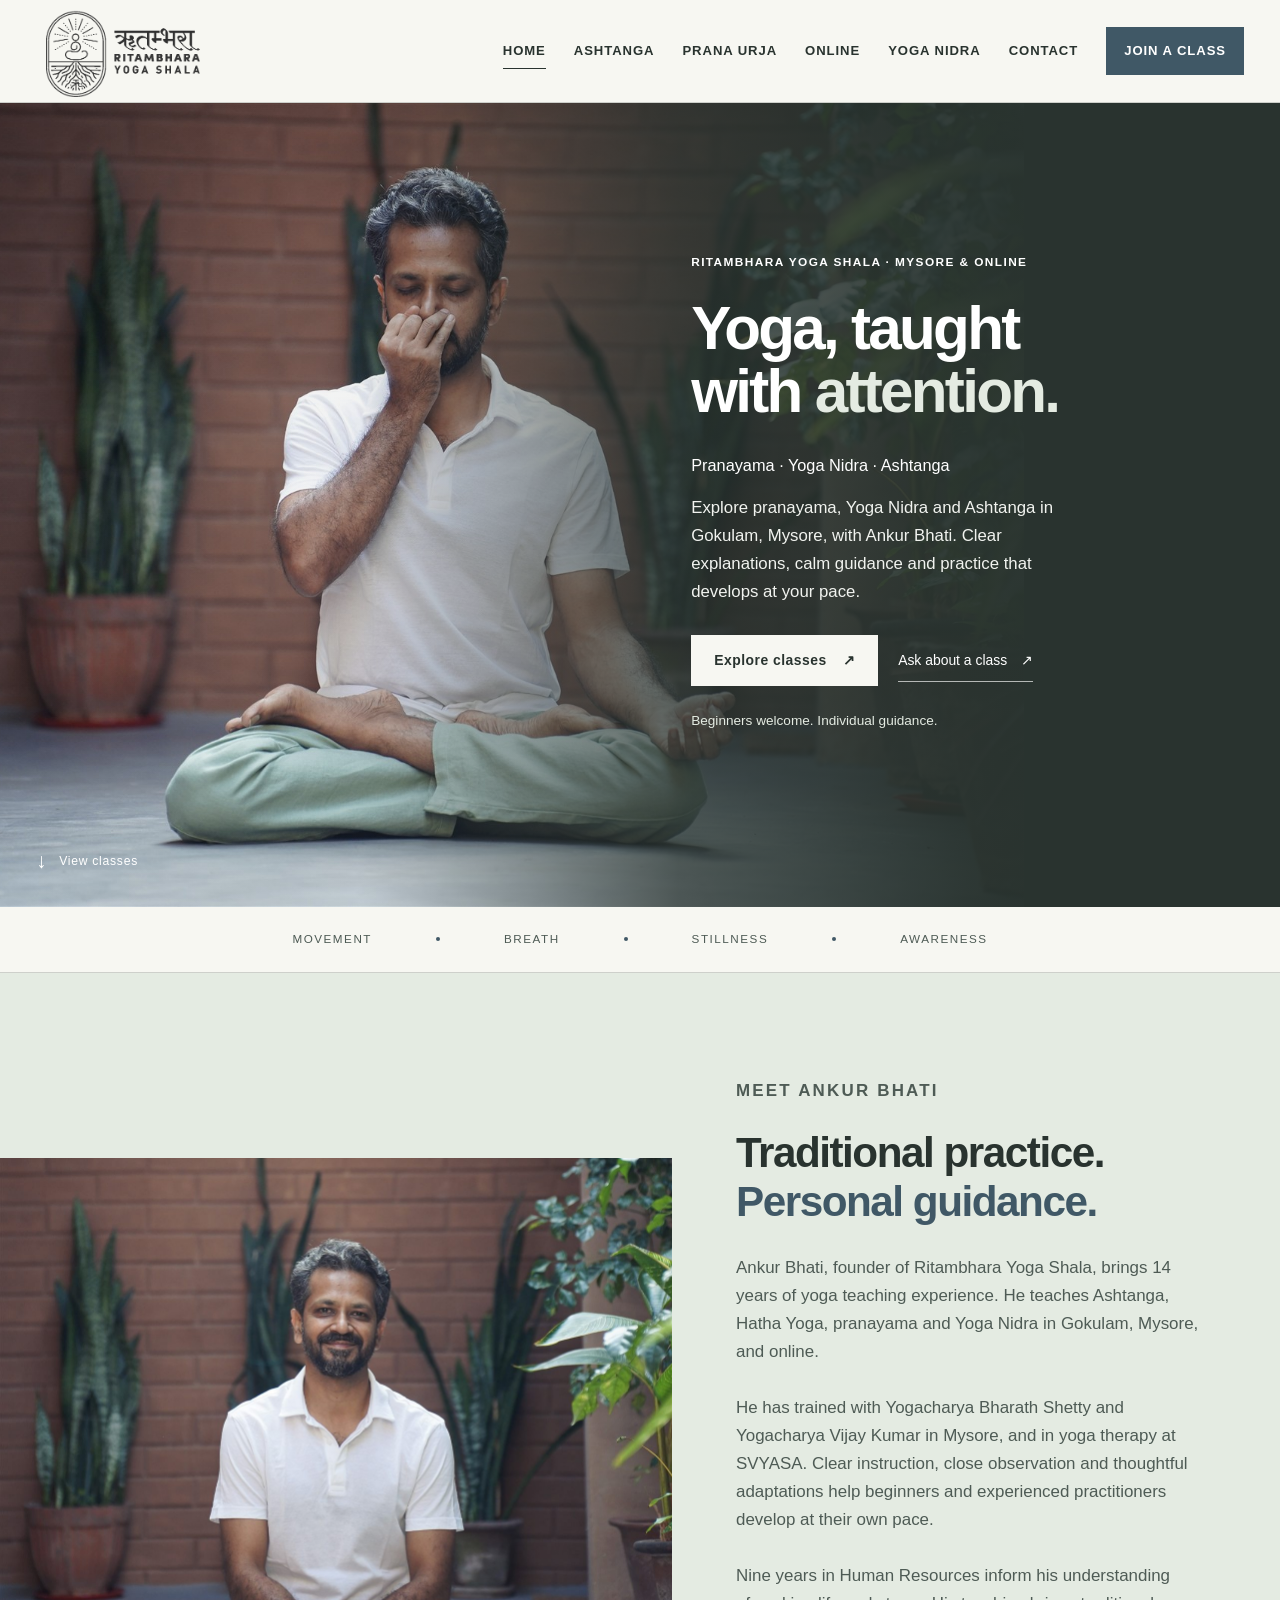
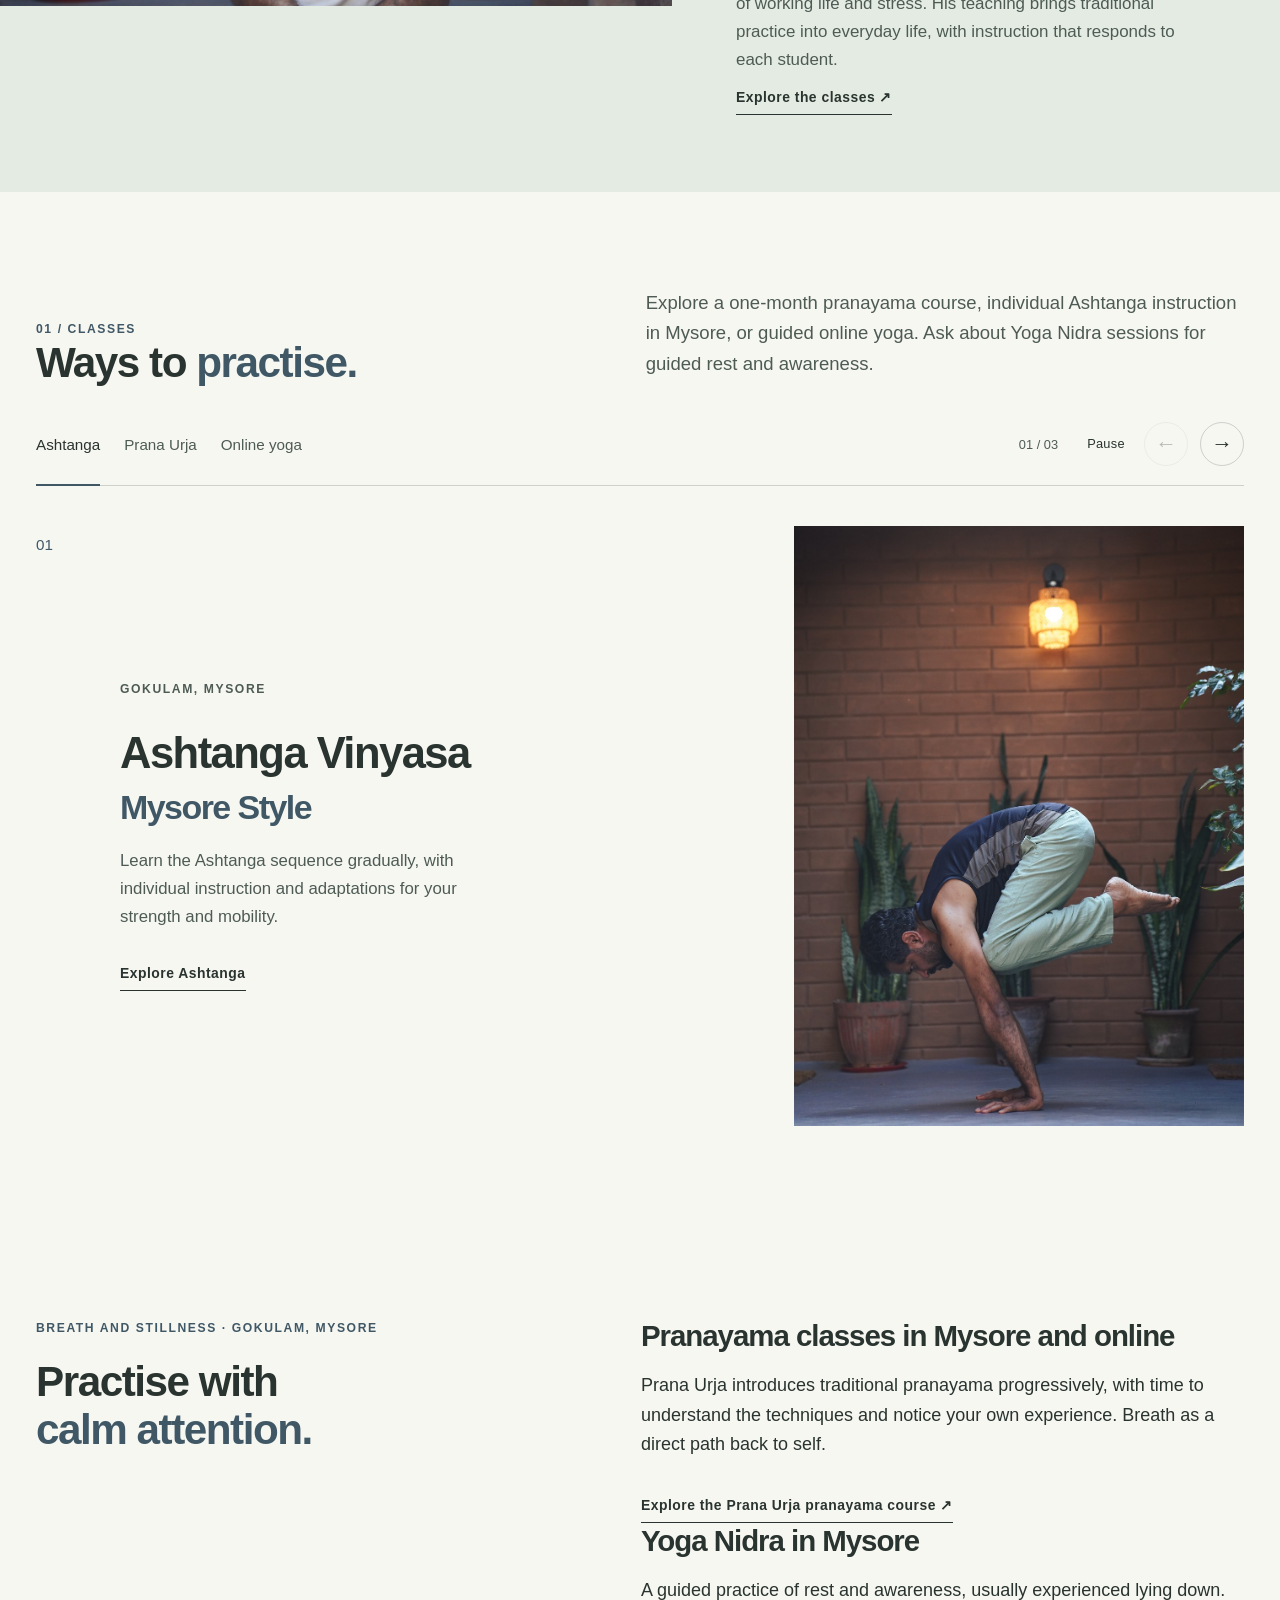
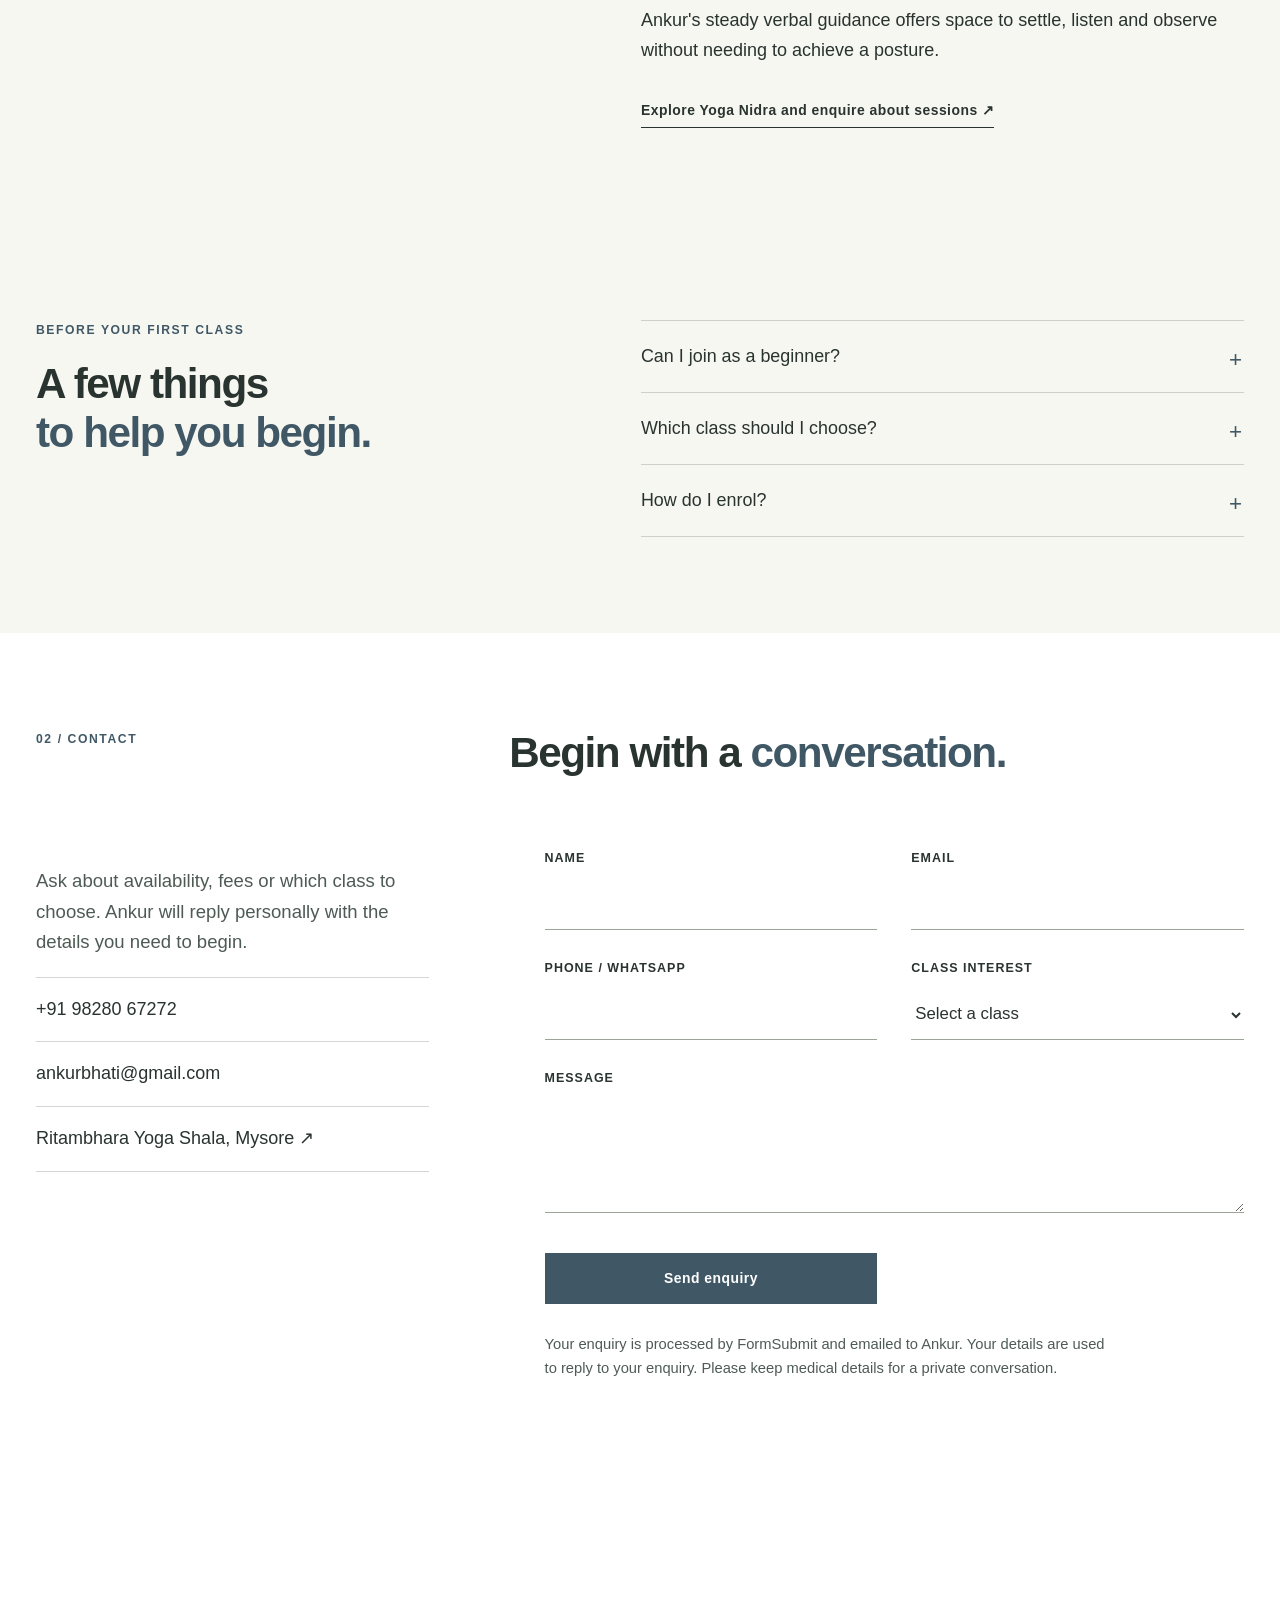
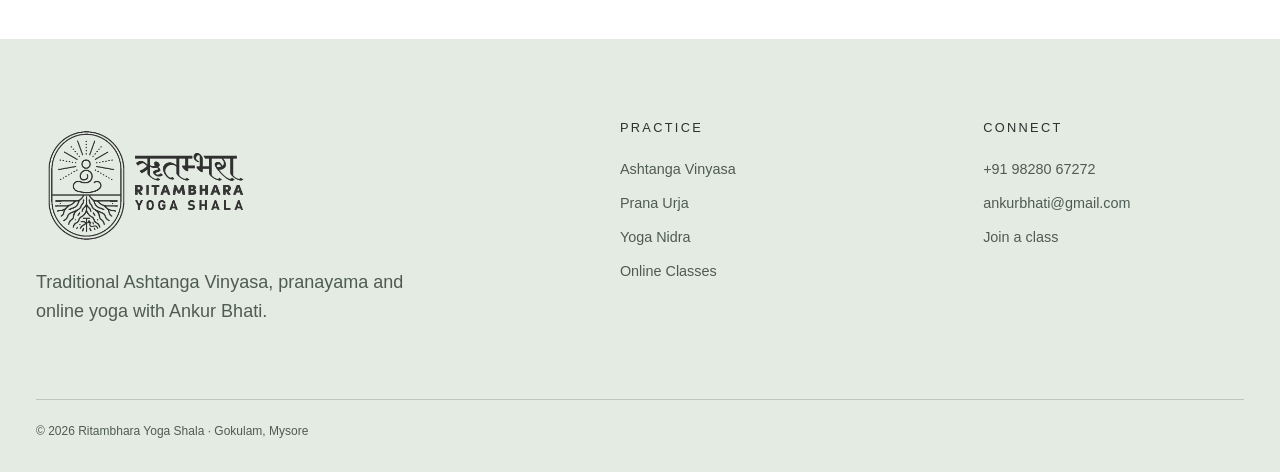
==== index.html @ 2e39dd9c "Verify Search Console and make Yoga Nidra easier to find" ====
<!doctype html>
<html lang="en">
<head>
  <meta charset="utf-8">
  <meta name="viewport" content="width=device-width,initial-scale=1">
  <meta name="referrer" content="strict-origin-when-cross-origin">
  <meta http-equiv="Content-Security-Policy" content="default-src 'self'; script-src 'self'; style-src 'self' 'unsafe-inline' https://fonts.googleapis.com; font-src 'self' https://fonts.gstatic.com; img-src 'self' data:; frame-src https://www.google.com https://maps.google.com; form-action https://formsubmit.co; base-uri 'self'; object-src 'none'; upgrade-insecure-requests">
  <title>Pranayama &amp; Yoga Nidra in Mysore | Ritambhara Yoga Shala</title>
  <meta name="description" content="Pranayama, Yoga Nidra and Ashtanga with Ankur Bhati in Gokulam, Mysore. Explore Prana Urja and live online yoga with calm, attentive guidance.">
  <link rel="canonical" href="https://ritambharayogashala.com/">
  <meta property="og:type" content="website">
  <meta property="og:site_name" content="Ritambhara Yoga Shala">
  <meta property="og:title" content="Pranayama &amp; Yoga Nidra in Mysore | Ritambhara Yoga Shala">
  <meta property="og:description" content="Pranayama, Yoga Nidra and Ashtanga with Ankur Bhati in Gokulam, Mysore. Explore Prana Urja and live online yoga with calm, attentive guidance.">
  <meta property="og:url" content="https://ritambharayogashala.com/">
  <meta property="og:image" content="https://ritambharayogashala.com/assets/pranayam.jpg">
  <meta property="og:image:alt" content="Ankur Bhati practising pranayama">
  <meta name="twitter:card" content="summary_large_image">
  <link rel="icon" href="assets/favicon.jpg" type="image/jpeg">
  <link rel="stylesheet" href="styles.css?v=20261117j">
  <script type="application/ld+json">{"@context":"https://schema.org","@type":"ExerciseGym","@id":"https://ritambharayogashala.com/#shala","name":"Ritambhara Yoga Shala","url":"https://ritambharayogashala.com/","image":"https://ritambharayogashala.com/assets/pranayam.jpg","telephone":"+91-98280-67272","email":"ankurbhati@gmail.com","address":{"@type":"PostalAddress","addressLocality":"Gokulam, Mysore","addressRegion":"Karnataka","addressCountry":"IN"},"founder":{"@type":"Person","name":"Ankur Bhati"},"description":"Pranayama, Yoga Nidra, Ashtanga and live online yoga with calm, attentive guidance."}</script>
  <meta name="google-site-verification" content="cLzneivBTeiucFEfgPChWMV047EoPg-v-BKqGI-ej7E" />
</head>
<body>
  <a class="skip-link" href="#main">Skip to content</a>
  <header class="site-header">
    <div class="header-inner">
      <a class="brand" href="index.html" aria-label="Ritambhara Yoga Shala home"><img src="assets/logo-horizontal.png" alt="Ritambhara Yoga Shala"></a>
      <button class="nav-toggle" type="button" aria-expanded="false" aria-controls="site-nav">Menu</button>
      <nav class="site-nav" id="site-nav" aria-label="Main navigation">
        <a href="index.html" aria-current="page">Home</a>
        <a href="ashtanga-vinyasa.html">Ashtanga</a>
        <a href="prana-urja.html">Prana Urja</a>
        <a href="online-classes.html">Online</a>
        <a href="yoga-nidra.html">Yoga Nidra</a>
        <a href="#contact">Contact</a>
        <a class="nav-register" href="register.html">Join a class</a>
      </nav>
    </div>
  </header>

  <main id="main">
    <section class="home-hero home-hero-immersive" aria-labelledby="home-hero-title">
      <figure class="home-hero-media">
        <img src="assets/pranayam.jpg" width="1600" height="1067" alt="Ankur Bhati practising pranayama in the courtyard" fetchpriority="high" decoding="async">
      </figure>
      <div class="home-hero-copy">
        <p class="eyebrow">Ritambhara Yoga Shala · Mysore &amp; online</p>
        <h1 id="home-hero-title">Yoga, taught<br>with <em>attention.</em></h1>
        <p class="hero-practices">Pranayama · Yoga Nidra · Ashtanga</p>
        <p class="lead">Explore pranayama, Yoga Nidra and Ashtanga in Gokulam, Mysore, with Ankur Bhati. Clear explanations, calm guidance and practice that develops at your pace.</p>
        <div class="hero-actions">
          <a class="button button-light" href="#classes">Explore classes <span aria-hidden="true">↗</span></a>
          <a class="hero-enquiry" href="register.html">Ask about a class <span aria-hidden="true">↗</span></a>
        </div>
        <p class="hero-welcome">Beginners welcome. Individual guidance.</p>
      </div>
      <a class="hero-scroll" href="#classes"><span aria-hidden="true">↓</span> View classes</a>
    </section>


    <div class="identity-strip" aria-label="The foundations of practice">
      <span>Movement</span><i aria-hidden="true"></i><span>Breath</span><i aria-hidden="true"></i><span>Stillness</span><i aria-hidden="true"></i><span>Awareness</span>
    </div>

    <section class="teacher-story" aria-labelledby="teacher-title">
      <figure class="teacher-story-media">
        <img src="assets/teacher-portrait.jpg" width="2200" height="1467" alt="Ankur Bhati seated in the courtyard at Ritambhara Yoga Shala" loading="lazy">
      </figure>
      <div class="teacher-story-copy">
        <p class="eyebrow">Meet Ankur Bhati</p>
        <h2 id="teacher-title">Traditional practice.<br><em>Personal guidance.</em></h2>
        <p>Ankur Bhati, founder of Ritambhara Yoga Shala, brings 14 years of yoga teaching experience. He teaches Ashtanga, Hatha Yoga, pranayama and Yoga Nidra in Gokulam, Mysore, and online.</p>
        <p>He has trained with Yogacharya Bharath Shetty and Yogacharya Vijay Kumar in Mysore, and in yoga therapy at SVYASA. Clear instruction, close observation and thoughtful adaptations help beginners and experienced practitioners develop at their own pace.</p>
        <p>Nine years in Human Resources inform his understanding of working life and stress. His teaching brings traditional practice into everyday life, with instruction that responds to each student.</p>
        <a class="text-link" href="#classes">Explore the classes <span aria-hidden="true">↗</span></a>
      </div>
    </section>

    <section class="offerings class-carousel" id="classes" aria-roledescription="carousel" aria-label="Explore our classes">
      <div class="section">
        <div class="offerings-heading">
          <div><p class="section-index">01 / Classes</p><h2>Ways to <em>practise.</em></h2></div>
          <p class="lead">Explore a one-month pranayama course, individual Ashtanga instruction in Mysore, or guided online yoga. Ask about Yoga Nidra sessions for guided rest and awareness.</p>
        </div>
        <div class="class-slider-toolbar"><div class="class-slider-tabs" role="group" aria-label="Choose a class"><button type="button" data-class-slide="0" aria-pressed="true" aria-controls="class-slides">Ashtanga</button><button type="button" data-class-slide="1" aria-pressed="false" aria-controls="class-slides">Prana Urja</button><button type="button" data-class-slide="2" aria-pressed="false" aria-controls="class-slides">Online yoga</button></div><div class="class-slider-controls"><span class="class-slide-count" aria-live="polite" aria-atomic="true">01 / 03</span><button type="button" class="class-auto-toggle" aria-label="Pause automatic class sliding" aria-pressed="false" aria-controls="class-slides">Pause</button><button type="button" class="class-slide-prev" aria-label="Previous class" aria-controls="class-slides" disabled><span aria-hidden="true">←</span></button><button type="button" class="class-slide-next" aria-label="Next class" aria-controls="class-slides"><span aria-hidden="true">→</span></button></div></div>
        <div class="offering-list class-slider-viewport" id="class-slides" tabindex="0" aria-label="Class panels. Swipe or use the arrow keys to explore.">
          <article class="offering" role="group" aria-roledescription="slide" aria-label="1 of 3">
            <span class="offering-number">01</span>
            <div class="offering-copy"><p class="mini-label">Gokulam, Mysore</p><h3>Ashtanga Vinyasa <em>Mysore Style</em></h3><p>Learn the Ashtanga sequence gradually, with individual instruction and adaptations for your strength and mobility.</p><a class="text-link" href="ashtanga-vinyasa.html">Explore Ashtanga</a></div>
            <figure class="offering-media"><img src="assets/arm-balance.jpg" width="2200" height="1467" alt="Ankur Bhati practising an arm balance in the courtyard" loading="lazy"></figure>
          </article>
          <article class="offering" role="group" aria-roledescription="slide" aria-label="2 of 3">
            <span class="offering-number">02</span>
            <div class="offering-copy"><p class="mini-label">Mysore & online</p><h3>Prana Urja <em>Guided pranayama</em></h3><p>A one-month pranayama course rooted in Hatha Yoga, with techniques introduced progressively. Join in Mysore or live online.</p><a class="text-link" href="prana-urja.html">Explore Prana Urja</a></div>
            <figure class="offering-media"><img src="assets/breath-close.jpg" width="2200" height="1467" alt="Close portrait of Ankur Bhati practising alternate nostril breathing" loading="lazy"></figure>
          </article>
          <article class="offering" role="group" aria-roledescription="slide" aria-label="3 of 3">
            <span class="offering-number">03</span>
            <div class="offering-copy"><p class="mini-label">Live online</p><h3>Online Yoga <em>Practise from home</em></h3><p>Morning yoga: Monday, Wednesday &amp; Friday, 5:15–6:00 AM IST. A beginner-friendly, 45-minute practice before your day begins. Evening yoga and Prana Urja are also available.</p><a class="text-link" href="online-classes.html">Explore online classes</a></div>
            <figure class="offering-media"><img src="assets/prayer.jpg" width="2200" height="1467" alt="Ankur Bhati in blue, seated with hands together" loading="lazy"></figure>
          </article>
        </div>
      </div>
    </section>

    <section class="section first-visit" aria-labelledby="breath-rest-title">
      <div><p class="eyebrow">Breath and stillness · Gokulam, Mysore</p><h2 id="breath-rest-title">Practise with<br><em>calm attention.</em></h2></div>
      <div class="first-visit-questions"><h3>Pranayama classes in Mysore and online</h3><p>Prana Urja introduces traditional pranayama progressively, with time to understand the techniques and notice your own experience. Breath as a direct path back to self.</p><a class="text-link" href="prana-urja.html">Explore the Prana Urja pranayama course ↗</a><h3>Yoga Nidra in Mysore</h3><p>A guided practice of rest and awareness, usually experienced lying down. Ankur's steady verbal guidance offers space to settle, listen and observe without needing to achieve a posture.</p><a class="text-link" href="yoga-nidra.html">Explore Yoga Nidra and enquire about sessions ↗</a></div>
    </section>

    <section class="section first-visit" aria-labelledby="first-visit-title">
      <div><p class="eyebrow">Before your first class</p><h2 id="first-visit-title">A few things<br><em>to help you begin.</em></h2></div>
      <div class="first-visit-questions">
        <details><summary>Can I join as a beginner?</summary><p>Yes. Mysore-style Ashtanga is taught gradually, and the morning online yoga class is beginner-friendly. Prana Urja introduces techniques progressively. You do not need to know a sequence before joining.</p></details>
        <details><summary>Which class should I choose?</summary><p>Choose Mysore-style Ashtanga for individual instruction in asana at the shala, Prana Urja for a month of guided pranayama, or online yoga for a live Hatha practice from home. If you are unsure, ask Ankur before enrolling.</p></details>
        <details><summary>How do I enrol?</summary><p>Send a class enquiry with your contact details and experience. Ankur will reply with availability, fees and joining information. Your place is confirmed after enrolment is arranged together.</p><a class="text-link" href="register.html">Ask about a class <span aria-hidden="true">↗</span></a></details>
      </div>
    </section>

    <section class="contact-section" id="contact">
      <div class="section">
        <div class="contact-intro"><p class="section-index">02 / Contact</p><h2>Begin with a <em>conversation.</em></h2></div>
        <div class="contact-layout">
          <div>
            <p class="lead">Ask about availability, fees or which class to choose. Ankur will reply personally with the details you need to begin.</p>
            <div class="contact-details">
              <a href="tel:+919828067272">+91 98280 67272</a>
              <a href="mailto:ankurbhati@gmail.com">ankurbhati@gmail.com</a>
              <a href="https://www.google.com/maps/search/?api=1&amp;query=Ritambhara+Yoga+Shala+Mysore" target="_blank" rel="noopener">Ritambhara Yoga Shala, Mysore ↗</a>
            </div>
            <iframe class="map-frame" title="Map of Ritambhara Yoga Shala Mysore" loading="lazy" src="https://www.google.com/maps?q=Ritambhara+Yoga+Shala+Mysore&amp;output=embed"></iframe>
          </div>
          <form action="https://formsubmit.co/ankurbhati@gmail.com" method="post">
            <input type="hidden" name="_subject" value="New enquiry from Ritambhara Yoga Shala website">
            <input type="hidden" name="_template" value="table">
            <input type="hidden" name="_next" value="https://ritambharayogashala.com/thank-you.html">
            <input type="text" name="_honey" tabindex="-1" autocomplete="off" style="display:none">
            <div class="form-grid">
              <div class="form-field"><label for="contact-name">Name</label><input id="contact-name" name="Name" autocomplete="name" required></div>
              <div class="form-field"><label for="contact-email">Email</label><input id="contact-email" name="email" type="email" autocomplete="email" required></div>
              <div class="form-field"><label for="contact-phone">Phone / WhatsApp</label><input id="contact-phone" name="Phone" type="tel" autocomplete="tel"></div>
              <div class="form-field"><label for="contact-class">Class interest</label><select id="contact-class" name="Class interest"><option value="">Select a class</option><option>Ashtanga Vinyasa – Mysore Style</option><option>Prana Urja – Pranayama</option><option>Yoga Nidra</option><option>Morning Online Yoga — Mon, Wed, Fri · 5:15–6:00 AM IST</option><option>Evening Online Yoga</option></select></div>
              <div class="form-field full"><label for="contact-message">Message</label><textarea id="contact-message" name="Message" required></textarea></div>
              <button class="button" type="submit">Send enquiry</button>
              <p class="form-note">Your enquiry is processed by FormSubmit and emailed to Ankur. Your details are used to reply to your enquiry. Please keep medical details for a private conversation.</p>
            </div>
          </form>
        </div>
      </div>
    </section>
  </main>

  <footer class="site-footer">
    <div class="footer-inner">
      <div class="footer-intro"><img class="footer-brand" src="assets/logo-horizontal.png" alt="Ritambhara Yoga Shala"><p>Traditional Ashtanga Vinyasa, pranayama and online yoga with Ankur Bhati.</p></div>
      <div class="footer-links"><strong>Practice</strong><a href="ashtanga-vinyasa.html">Ashtanga Vinyasa</a><a href="prana-urja.html">Prana Urja</a><a href="yoga-nidra.html">Yoga Nidra</a><a href="online-classes.html">Online Classes</a></div>
      <div class="footer-links"><strong>Connect</strong><a href="tel:+919828067272">+91 98280 67272</a><a href="mailto:ankurbhati@gmail.com">ankurbhati@gmail.com</a><a href="register.html">Join a class</a></div>
    </div>
    <p class="copyright">© 2026 Ritambhara Yoga Shala · Gokulam, Mysore</p>
  </footer>
  <script src="site.js?v=20261117i"></script>
</body>
</html>
---- styles.css ----
@import url('https://fonts.googleapis.com/css2?family=Figtree:wght@400;500;600;700&display=swap');

:root {
  --sand: #e4ebe2;
  --sand-pale: #f7f7f2;
  --sand-deep: #eae5dc;
  --olive: #405866;
  --forest: #29332f;
  --saffron: #405866;
  --charcoal: #29332f;
  --ink: #29332f;
  --muted: #4e5b55;
  --cream: #ffffff;
  --line: rgba(41, 51, 47, 0.20);
  --line-light: rgba(41, 51, 47, 0.20);
  --page: min(1280px, calc(100vw - 72px));
  --serif: 'Figtree', Arial, sans-serif;
  --sans: 'Figtree', Arial, sans-serif;
}

* { box-sizing: border-box; }
html { scroll-behavior: smooth; }
body {
  margin: 0;
  background: var(--sand-pale);
  color: var(--ink);
  font-family: var(--sans);
  font-size: 16px;
  font-weight: 400;
  line-height: 1.68;
  -webkit-font-smoothing: antialiased;
}
body.nav-open { overflow: hidden; }
img { display: block; width: 100%; height: auto; }
a { color: inherit; }
button, input, select, textarea { font: inherit; }
::selection { background: var(--saffron); color: var(--cream); }

a:focus-visible,
button:focus-visible,
input:focus-visible,
select:focus-visible,
textarea:focus-visible {
  outline: 2px solid var(--saffron);
  outline-offset: 4px;
}

.skip-link {
  position: fixed;
  top: -100px;
  left: 20px;
  z-index: 100;
  padding: 10px 16px;
  background: var(--cream);
  color: var(--ink);
}
.skip-link:focus { top: 14px; }

.site-header {
  position: sticky;
  top: 0;
  z-index: 30;
  background: rgba(241, 218, 177, 0.96);
  border-bottom: 1px solid rgba(39, 53, 31, 0.24);
  backdrop-filter: blur(14px);
}
.header-inner {
  width: var(--page);
  min-height: 104px;
  margin: 0 auto;
  display: flex;
  align-items: center;
  justify-content: space-between;
  gap: 36px;
}
.brand { display: block; width: 178px; flex: 0 0 auto; }
.brand img { width: 100%; }
.site-nav { display: flex; align-items: center; justify-content: flex-end; gap: 28px; }
.site-nav a {
  position: relative;
  padding: 8px 0;
  color: var(--forest);
  font-size: 0.72rem;
  font-weight: 500;
  letter-spacing: 0.14em;
  text-decoration: none;
  text-transform: uppercase;
}
.site-nav a::after {
  content: '';
  position: absolute;
  right: 0;
  bottom: 1px;
  left: 0;
  height: 1px;
  background: currentColor;
  transform: scaleX(0);
  transform-origin: right;
  transition: transform 180ms ease;
}
.site-nav a:hover::after,
.site-nav a[aria-current='page']::after { transform: scaleX(1); transform-origin: left; }
.site-nav .nav-register {
  padding: 12px 17px;
  border: 1px solid var(--forest);
}
.site-nav .nav-register::after { display: none; }
.site-nav .nav-register:hover { background: var(--forest); color: var(--cream); }
.nav-toggle { display: none; }

.eyebrow,
.section-index,
.mini-label {
  margin: 0;
  color: var(--saffron);
  font-size: 0.67rem;
  font-weight: 500;
  letter-spacing: 0.22em;
  text-transform: uppercase;
}
.section-index { color: var(--olive); }
h1, h2, h3 {
  margin: 0;
  font-family: var(--serif);
  font-weight: 400;
  letter-spacing: -0.035em;
}
h1 { font-size: clamp(4rem, 7.5vw, 8.4rem); line-height: 0.93; }
h2 { font-size: clamp(2.8rem, 5.2vw, 5.6rem); line-height: 0.98; }
h3 { font-size: clamp(1.8rem, 2.8vw, 3rem); line-height: 1.05; }
h1 em, h2 em, h3 em { color: var(--saffron); font-weight: 400; }
.lead {
  max-width: 620px;
  color: var(--muted);
  font-size: clamp(1.05rem, 1.45vw, 1.28rem);
  line-height: 1.65;
}
.page-shell { width: var(--page); margin-inline: auto; }
.section { width: var(--page); margin-inline: auto; padding: 122px 0; }

.button {
  display: inline-flex;
  min-height: 49px;
  align-items: center;
  justify-content: center;
  padding: 13px 20px;
  border: 1px solid var(--forest);
  border-radius: 0;
  background: var(--forest);
  color: var(--cream);
  font-size: 0.71rem;
  font-weight: 500;
  letter-spacing: 0.14em;
  text-decoration: none;
  text-transform: uppercase;
  transition: background 180ms ease, color 180ms ease;
}
.button:hover { background: var(--saffron); border-color: var(--saffron); }
.button-light { background: var(--cream); border-color: var(--cream); color: var(--charcoal); }
.button-light:hover { background: var(--sand); border-color: var(--sand); color: var(--forest); }
.text-link {
  display: inline-block;
  padding-bottom: 5px;
  border-bottom: 1px solid currentColor;
  color: var(--forest);
  font-size: 0.72rem;
  font-weight: 500;
  letter-spacing: 0.13em;
  text-decoration: none;
  text-transform: uppercase;
}
.text-link:hover { color: var(--saffron); }

/* Home */
.home-hero {
  min-height: min(850px, calc(100vh - 90px));
  display: grid;
  grid-template-columns: minmax(0, 0.9fr) minmax(0, 1.1fr);
  background: var(--charcoal);
  color: var(--cream);
}
.home-hero-copy {
  padding: clamp(72px, 8vw, 130px) max(36px, calc((100vw - min(1280px, calc(100vw - 72px))) / 2));
  padding-right: clamp(45px, 7vw, 100px);
  align-self: center;
}
.home-hero h1 { max-width: 690px; }
.home-hero .lead { margin: 34px 0 0; color: rgba(255, 250, 241, 0.67); }
.hero-actions { display: flex; flex-wrap: wrap; gap: 12px; margin-top: 42px; }
.home-hero-media { margin: 0; min-height: 720px; overflow: hidden; }
.home-hero-media img { height: 100%; min-height: 720px; object-fit: cover; object-position: 53% center; }
.identity-strip {
  min-height: 66px;
  display: flex;
  align-items: center;
  justify-content: center;
  gap: clamp(22px, 5vw, 78px);
  padding: 18px 36px;
  background: var(--olive);
  color: var(--cream);
  font-size: 0.67rem;
  font-weight: 500;
  letter-spacing: 0.22em;
  text-transform: uppercase;
}
.identity-strip i { width: 4px; height: 4px; background: var(--sand); border-radius: 50%; }

.intro-editorial {
  display: grid;
  grid-template-columns: 0.28fr 1.05fr 0.67fr;
  gap: clamp(36px, 6vw, 88px);
  align-items: start;
}
.intro-editorial h2 { max-width: 700px; }
.intro-copy { padding-top: 5px; }
.intro-copy p { margin: 0 0 22px; color: var(--muted); font-size: 1.03rem; }
.intro-copy .text-link { margin-top: 12px; }

.teacher-story {
  background: var(--sand);
  display: grid;
  grid-template-columns: minmax(0, 1.05fr) minmax(0, 0.95fr);
  align-items: center;
}
.teacher-story-media { margin: 0; min-height: 0; aspect-ratio: 3 / 2; overflow: hidden; }
.teacher-story-media img { height: 100%; min-height: 0; object-fit: cover; object-position: center; }
.teacher-story-copy {
  padding: clamp(72px, 8vw, 128px) clamp(44px, 8vw, 125px);
  align-self: center;
}
.teacher-story-copy h2 { margin-top: 24px; }
.teacher-story-copy p { max-width: 620px; margin: 28px 0 0; color: rgba(32, 35, 30, 0.76); }
.teacher-story-copy .teacher-note { margin-top: 38px; padding-top: 24px; border-top: 1px solid rgba(39, 53, 31, 0.3); font-style: italic; }

.offerings { background: var(--sand-pale); }
.offerings-heading {
  display: grid;
  grid-template-columns: 0.7fr 1.3fr;
  gap: 50px;
  align-items: end;
  margin-bottom: 74px;
}
.offerings-heading .lead { margin: 0 0 8px auto; }
.offering-list { border-top: 1px solid var(--line); }
.offering {
  display: grid;
  grid-template-columns: 70px minmax(250px, 0.75fr) minmax(360px, 1.25fr);
  gap: clamp(28px, 5vw, 74px);
  align-items: center;
  padding: 50px 0;
  border-bottom: 1px solid var(--line);
}
.offering-number { align-self: start; padding-top: 7px; color: var(--olive); font-family: var(--serif); font-size: 1.2rem; }
.offering-copy h3 em { display: block; }
.offering-copy p { max-width: 420px; margin: 19px 0 28px; color: var(--muted); }
.offering-media { margin: 0; overflow: hidden; aspect-ratio: 16 / 9; }
.offering-media img { height: 100%; object-fit: cover; transition: transform 450ms ease; }
.offering:hover .offering-media img { transform: scale(1.025); }
.offering:nth-child(1) .offering-media img { object-position: center 48%; }
.offering:nth-child(2) .offering-media img { object-position: center 55%; }
.offering:nth-child(3) .offering-media img { object-position: center 52%; }

.practice-statement {
  position: relative;
  min-height: 720px;
  display: grid;
  place-items: center;
  overflow: hidden;
  background: var(--charcoal);
  color: var(--cream);
}
.practice-statement img { position: absolute; inset: 0; width: 100%; height: 100%; object-fit: cover; object-position: center; opacity: 0.54; }
.practice-statement::after { content: ''; position: absolute; inset: 0; background: linear-gradient(90deg, rgba(0,0,0,.72), rgba(0,0,0,.22), rgba(0,0,0,.62)); }
.practice-statement blockquote { position: relative; z-index: 1; width: min(920px, calc(100vw - 72px)); margin: 0; text-align: center; }
.practice-statement p { margin: 0; font-family: var(--serif); font-size: clamp(3.2rem, 6.2vw, 7rem); font-style: italic; line-height: 1; letter-spacing: -0.045em; }
.practice-statement cite { display: block; margin-top: 32px; color: var(--sand); font-size: 0.68rem; font-style: normal; font-weight: 500; letter-spacing: 0.2em; text-transform: uppercase; }

.contact-section { background: var(--cream); }
.contact-intro { display: grid; grid-template-columns: 0.72fr 1.28fr; gap: 60px; margin-bottom: 70px; }
.contact-intro h2 { max-width: 760px; }
.contact-layout { display: grid; grid-template-columns: 0.72fr 1.28fr; gap: clamp(50px, 9vw, 130px); }
.contact-details { border-top: 1px solid var(--line); }
.contact-details a, .contact-details p {
  display: block;
  margin: 0;
  padding: 17px 0;
  border-bottom: 1px solid var(--line);
  color: var(--forest);
  text-decoration: none;
}
.contact-details a:hover { color: var(--saffron); }
.map-frame { width: 100%; min-height: 330px; margin-top: 32px; border: 0; filter: grayscale(0.65) contrast(0.92); }

.form-grid { display: grid; grid-template-columns: 1fr 1fr; gap: 28px 34px; }
.form-field { display: grid; gap: 8px; }
.form-field.full { grid-column: 1 / -1; }
label { color: var(--forest); font-size: 0.66rem; font-weight: 500; letter-spacing: 0.15em; text-transform: uppercase; }
input, select, textarea {
  width: 100%;
  padding: 12px 0 13px;
  border: 0;
  border-bottom: 1px solid rgba(39, 53, 31, 0.45);
  border-radius: 0;
  background: transparent;
  color: var(--ink);
  font-family: var(--sans);
  font-size: 1rem;
  font-weight: 400;
}
textarea { min-height: 116px; resize: vertical; }
input:focus, select:focus, textarea:focus { border-bottom-color: var(--saffron); outline: 0; }
form .button { margin-top: 12px; cursor: pointer; }
.form-note { grid-column: 1 / -1; margin: 0; color: var(--muted); font-size: 0.8rem; }

/* Class pages */
.class-hero {
  min-height: 0;
  display: block;
  background: var(--charcoal);
  color: var(--cream);
}
.class-hero-copy {
  width: var(--page);
  margin-inline: auto;
  padding: clamp(78px, 9vw, 128px) 0;
}
.class-hero h1 { max-width: 1080px; font-size: clamp(3.8rem, 6.8vw, 7.5rem); }
.class-hero h1 em { display: block; }
.class-hero .lead { margin: 32px 0 0; color: rgba(255, 250, 241, 0.68); }
.class-hero-media { height: min(700px, 52vw); min-height: 0; margin: 0; overflow: hidden; }
.class-hero-media img { height: 100%; min-height: 0; object-fit: cover; }
.ashtanga-hero { background: var(--sand); color: var(--forest); }
.ashtanga-hero .class-hero-media { background: var(--charcoal); }
.ashtanga-hero .class-hero-media img { object-position: center 68%; }
.ashtanga-hero .lead { color: rgba(39, 53, 31, 0.72); }
.prana-hero { background: var(--olive); }
.prana-hero .class-hero-media img { object-position: center 51%; }
.online-hero .class-hero-media img { object-position: center 52%; }

.schedule-rail { background: var(--sand); color: var(--forest); }
.schedule-inner {
  width: var(--page);
  margin-inline: auto;
  display: grid;
  grid-template-columns: 0.7fr repeat(3, 1fr);
  border-right: 1px solid rgba(39, 53, 31, 0.25);
  border-left: 1px solid rgba(39, 53, 31, 0.25);
}
.schedule-title, .schedule-fact { padding: 30px 34px; border-right: 1px solid rgba(39, 53, 31, 0.25); }
.schedule-fact:last-child { border-right: 0; }
.schedule-title { display: flex; align-items: center; color: var(--saffron); font-family: var(--serif); font-size: 1.55rem; font-style: italic; }
.schedule-fact span { display: block; margin-bottom: 7px; font-size: 0.62rem; font-weight: 500; letter-spacing: 0.17em; text-transform: uppercase; }
.schedule-fact strong { font-size: 0.94rem; font-weight: 400; }

.story-section { display: grid; grid-template-columns: 0.3fr 0.72fr 0.98fr; gap: clamp(36px, 6vw, 86px); align-items: start; }
.story-section h2 { font-size: clamp(3rem, 4.7vw, 5rem); }
.story-copy p { margin: 0 0 23px; color: var(--muted); font-size: 1.03rem; }
.practice-principles { margin: 45px 0 0; padding: 0; border-top: 1px solid var(--line); list-style: none; }
.practice-principles li { display: grid; grid-template-columns: 50px 1fr; gap: 20px; padding: 18px 0; border-bottom: 1px solid var(--line); }
.practice-principles span { color: var(--saffron); font-family: var(--serif); font-size: 1.1rem; }
.practice-principles strong { font-weight: 400; }

.photo-pair { width: var(--page); margin: 0 auto 122px; display: grid; grid-template-columns: 1fr 1fr; gap: 22px; align-items: stretch; }
.photo-pair figure { margin: 0; overflow: hidden; }
.photo-pair figure:first-child, .photo-pair figure:last-child { width: auto; aspect-ratio: 3 / 2; }
.photo-pair img { height: 100%; object-fit: cover; }
.photo-pair .vertical-focus { object-position: center 58%; }

.who-section { background: var(--forest); color: var(--cream); }
.who-inner { display: grid; grid-template-columns: 0.9fr 1.1fr; gap: clamp(50px, 9vw, 135px); align-items: start; }
.who-inner h2 em { color: var(--sand); }
.who-list { margin: 0; padding: 0; border-top: 1px solid var(--line-light); list-style: none; }
.who-list li { padding: 18px 0; border-bottom: 1px solid var(--line-light); color: rgba(255, 250, 241, 0.76); }
.who-list li::before { content: '—'; margin-right: 16px; color: var(--saffron); }

.online-schedule { background: var(--sand); }
.online-schedule .section { padding-top: 96px; padding-bottom: 96px; }
.online-schedule-head { display: grid; grid-template-columns: 0.7fr 1.3fr; gap: 60px; margin-bottom: 54px; }
.online-schedule-head h2 { max-width: 760px; }
.class-track { display: grid; grid-template-columns: 0.72fr 1.28fr 0.35fr; gap: 35px; align-items: center; padding: 34px 0; border-top: 1px solid rgba(39, 53, 31, 0.28); }
.class-track:last-child { border-bottom: 1px solid rgba(39, 53, 31, 0.28); }
.class-track h3 { font-size: clamp(1.8rem, 3vw, 2.8rem); }
.track-details { display: grid; grid-template-columns: 1fr 1fr; gap: 25px; color: rgba(32,35,30,.72); }

.register-band { background: var(--saffron); color: var(--cream); }
.register-band-inner { display: flex; align-items: center; justify-content: space-between; gap: 45px; padding-top: 78px; padding-bottom: 78px; }
.register-band h2 { max-width: 850px; font-size: clamp(2.7rem, 4.8vw, 5.2rem); }
.register-band h2 em { color: var(--forest); }
.register-band .button { flex: 0 0 auto; }

/* Registration and confirmation */
.registration-hero { min-height: 0; display: block; background: var(--forest); color: var(--cream); }
.registration-hero-copy { width: var(--page); margin-inline: auto; padding: clamp(78px, 9vw, 128px) 0; }
.registration-hero h1 { font-size: clamp(3.6rem, 6vw, 6.6rem); }
.registration-hero .lead { margin-top: 28px; color: rgba(255,250,241,.68); }
.registration-hero figure { height: min(650px, 52vw); min-height: 0; margin: 0; overflow: hidden; }
.registration-hero img { height: 100%; min-height: 0; object-fit: cover; object-position: center; }
.registration-form { max-width: 930px; }
.registration-form form { margin-top: 60px; }
.confirmation { min-height: calc(100vh - 90px); display: grid; place-items: center; background: var(--sand); text-align: center; }
.confirmation-inner { width: min(760px, calc(100vw - 40px)); padding: 90px 0; }
.confirmation .brand-mark { width: 110px; margin: 0 auto 38px; }
.confirmation .lead { margin: 26px auto 0; }

/* Footer */
.site-footer { background: var(--olive); color: var(--cream); }
.footer-inner {
  width: var(--page);
  margin-inline: auto;
  padding: 78px 0 54px;
  display: grid;
  grid-template-columns: 1.2fr 0.65fr 0.65fr;
  gap: clamp(44px, 8vw, 110px);
}
.footer-brand { width: min(300px, 100%); margin-bottom: 22px; }
.footer-intro p { max-width: 390px; color: rgba(255,250,241,.72); }
.footer-links { display: grid; align-content: start; gap: 10px; }
.footer-links strong { margin-bottom: 10px; color: var(--sand); font-size: 0.65rem; font-weight: 500; letter-spacing: 0.18em; text-transform: uppercase; }
.footer-links a { width: fit-content; color: rgba(255,250,241,.78); font-size: 0.9rem; text-decoration: none; }
.footer-links a:hover { color: var(--sand); }
.copyright { width: var(--page); margin: 0 auto; padding: 22px 0 30px; border-top: 1px solid var(--line-light); color: rgba(255,250,241,.58); font-size: 0.75rem; }

@media (max-width: 1050px) {
  :root { --page: min(100% - 48px, 1280px); }
  .site-nav { gap: 18px; }
  .home-hero, .class-hero { grid-template-columns: 1fr 1fr; }
  .intro-editorial, .story-section { grid-template-columns: 0.24fr 0.9fr; }
  .intro-copy, .story-copy { grid-column: 2; }
  .offering { grid-template-columns: 50px 0.8fr 1.2fr; }
}

@media (max-width: 820px) {
  .header-inner { min-height: 82px; }
  .brand { width: 140px; }
  .nav-toggle {
    display: inline-flex;
    min-height: 40px;
    align-items: center;
    border: 0;
    background: transparent;
    color: var(--forest);
    font-size: 0.68rem;
    font-weight: 500;
    letter-spacing: 0.15em;
    text-transform: uppercase;
  }
  .site-nav {
    position: fixed;
    top: 82px;
    right: 0;
    left: 0;
    height: calc(100vh - 82px);
    padding: 42px 24px;
    display: none;
    align-content: start;
    justify-items: center;
    background: var(--sand);
  }
  .site-nav.is-open { display: grid; }
  .site-nav a { font-family: var(--serif); font-size: 2.25rem; font-weight: 400; letter-spacing: -0.02em; text-transform: none; }
  .site-nav .nav-register { margin-top: 12px; font-family: var(--sans); font-size: 0.72rem; letter-spacing: 0.14em; text-transform: uppercase; }
  .home-hero, .registration-hero, .teacher-story { grid-template-columns: 1fr; }
  .home-hero-copy, .registration-hero-copy { padding: 74px 24px 76px; }
  .class-hero-copy { padding: 74px 0 76px; }
  .home-hero-media, .home-hero-media img { min-height: 560px; }
  .class-hero-media, .class-hero-media img { min-height: 0; }
  .registration-hero figure, .registration-hero img { min-height: 0; }
  .teacher-story-media, .teacher-story-media img { min-height: 0; }
  .teacher-story-copy { padding: 82px 24px; }
  .intro-editorial, .story-section { grid-template-columns: 1fr; }
  .intro-copy, .story-copy { grid-column: auto; }
  .intro-editorial h2, .story-section h2 { max-width: 720px; }
  .offerings-heading, .contact-intro, .contact-layout, .online-schedule-head, .who-inner { grid-template-columns: 1fr; }
  .offerings-heading .lead { margin-left: 0; }
  .offering { grid-template-columns: 45px 1fr; }
  .offering-media { grid-column: 1 / -1; }
  .schedule-inner { grid-template-columns: 1fr 1fr; }
  .schedule-title { grid-column: 1 / -1; border-bottom: 1px solid rgba(39,53,31,.25); }
  .schedule-fact:nth-child(3) { border-right: 0; }
  .schedule-fact:nth-child(4) { grid-column: 1 / -1; border-top: 1px solid rgba(39,53,31,.25); }
  .photo-pair { grid-template-columns: 1fr; }
  .photo-pair figure:last-child { width: auto; margin-left: 0; }
  .class-track { grid-template-columns: 1fr; }
  .register-band-inner { display: block; }
  .register-band .button { margin-top: 32px; }
  .footer-inner { grid-template-columns: 1fr 1fr; }
  .footer-intro { grid-column: 1 / -1; }
}

@media (max-width: 560px) {
  :root { --page: min(100% - 30px, 1280px); }
  .brand { width: 132px; }
  .section { padding: 88px 0; }
  h1 { font-size: clamp(3.5rem, 17vw, 5.2rem); }
  h2 { font-size: clamp(2.6rem, 13vw, 4rem); }
  .identity-strip { justify-content: flex-start; overflow: hidden; white-space: nowrap; }
  .home-hero-media, .home-hero-media img { min-height: 430px; }
  .class-hero-media, .class-hero-media img { min-height: 0; }
  .home-hero-copy, .registration-hero-copy { padding-right: 15px; padding-left: 15px; }
  .home-hero-copy > * { width: calc(100vw - 30px); margin-right: auto; margin-left: auto; }
  .teacher-story-media, .teacher-story-media img { min-height: 0; }
  .offerings-heading { margin-bottom: 48px; }
  .offering { grid-template-columns: 34px 1fr; gap: 20px; padding: 38px 0; }
  .offering-media { aspect-ratio: 4 / 3; }
  .practice-statement { min-height: 590px; }
  .practice-statement blockquote { width: calc(100vw - 36px); }
  .form-grid, .schedule-inner, .track-details, .footer-inner { grid-template-columns: 1fr; }
  .form-field.full, .footer-intro { grid-column: auto; }
  .schedule-title, .schedule-fact { grid-column: 1; border-right: 0; border-bottom: 1px solid rgba(39,53,31,.25); }
  .schedule-fact:nth-child(3), .schedule-fact:nth-child(4) { border-top: 0; }
  .photo-pair figure:last-child { width: auto; }
  .footer-inner { padding-top: 64px; }
}

@media (prefers-reduced-motion: reduce) {
  html { scroll-behavior: auto; }
  *, *::before, *::after { transition-duration: 0.01ms !important; }
}

/* Light earth palette and readable Figtree typography */
body { font-size:18px; line-height:1.65; }
.site-header { background:rgba(247,247,242,.97); border-color:var(--line); }
.header-inner { min-height:96px; }
.brand img,.footer-brand { filter:grayscale(1) brightness(.4); }
.brand { width:174px; }
.site-nav a { font-size:.82rem; font-weight:600; letter-spacing:.07em; }
.site-nav .nav-register { background:var(--saffron); border-color:var(--saffron); color:white; }
h1,h2,h3 { font-weight:600; letter-spacing:-.035em; text-wrap:balance; overflow-wrap:break-word; }
h1 { font-size:clamp(2.8rem,4.8vw,5rem); line-height:1.08; }
h2,.story-section h2 { font-size:clamp(2rem,3.3vw,3.6rem); line-height:1.15; }
h3,.class-track h3 { font-size:clamp(1.6rem,2.3vw,2.5rem); line-height:1.2; }
h1 em,h2 em,h3 em { font-style:normal; font-weight:600; color:var(--saffron); }
.eyebrow,.section-index,.mini-label { font-size:.76rem; font-weight:600; letter-spacing:.13em; }
.lead { font-size:clamp(1.1rem,1.45vw,1.3rem); line-height:1.65; max-width:58ch; }
.section { padding-block:96px; }
.home-hero,.class-hero,.registration-hero { background:var(--sand-pale); color:var(--ink); }
.home-hero { min-height:0; grid-template-columns:1fr 1fr; }
.home-hero-copy { padding:80px 48px 80px max(36px,calc((100vw - 1280px)/2)); }
.home-hero .lead,.class-hero .lead,.registration-hero .lead { color:var(--muted); }
.home-hero-media,.home-hero-media img { min-height:0; height:100%; }
.home-hero-media { aspect-ratio:1/1; }
.home-hero-media img { object-position:center; }
.hero-actions { margin-top:32px; gap:16px; }
.button,.text-link { font-size:.87rem; font-weight:600; letter-spacing:.035em; text-transform:none; }
.button { min-height:50px; padding:13px 22px; background:var(--saffron); border-color:var(--saffron); }
.button:hover { background:#293f4b; border-color:#293f4b; }
.button-light { background:transparent; color:var(--ink); border-color:var(--ink); }
.button-light:hover { background:var(--sand); color:var(--ink); border-color:var(--ink); }
.identity-strip { background:var(--sand-pale); color:var(--muted); font-size:.73rem; letter-spacing:.13em; border-bottom:1px solid var(--line); }
.identity-strip i { background:var(--saffron); }
.teacher-story { background:var(--sand); }
.teacher-story-copy { padding:64px clamp(28px,5vw,80px); }
.teacher-story-copy p,.intro-copy p,.story-copy p { color:var(--muted); font-size:1.06rem; }
.intro-editorial { grid-template-columns:.25fr .9fr .85fr; gap:40px; }
.story-section { grid-template-columns:.25fr .75fr 1fr; gap:40px; }
.offerings-heading { margin-bottom:56px; }
.offering { grid-template-columns:44px minmax(240px,.85fr) minmax(300px,1.15fr); gap:36px; }
.offering-copy h3 em { margin-top:8px; font-size:.78em; }
.practice-statement { min-height:560px; }
.practice-statement p { font-size:clamp(2rem,4vw,4.5rem); font-style:normal; font-weight:600; line-height:1.15; letter-spacing:-.025em; }
.practice-statement cite { color:white; font-size:.8rem; }
.practice-statement img { opacity:.8; }
.who-section { background:var(--sand); color:var(--ink); }
.who-inner h2 em { color:var(--saffron); }
.who-list li { color:var(--ink); }
.register-band { background:var(--sand-deep); color:var(--ink); }
.register-band h2 { font-size:clamp(2rem,3.3vw,3.5rem); }
.register-band h2 em { color:var(--saffron); }
.site-footer { background:var(--sand); color:var(--ink); }
.footer-intro p,.footer-links a,.copyright { color:var(--muted); }
.footer-links strong { color:var(--ink); font-size:.8rem; }
.footer-links a:hover { color:var(--saffron); text-decoration:underline; }
.footer-brand { width:220px; }
.class-hero h1,.registration-hero h1 { font-size:clamp(2.6rem,5vw,5rem); max-width:1000px; }
.class-hero-copy,.registration-hero-copy { padding-block:80px; }
.class-hero-media,.registration-hero figure { height:auto; aspect-ratio:2/1; }
.class-hero-media img,.registration-hero img { object-fit:contain; background:var(--sand-deep); }
.schedule-title { font-style:normal; font-size:1.15rem; font-weight:600; }
.schedule-fact span { font-size:.75rem; }
.schedule-fact strong { font-weight:600; }
.track-details { color:var(--muted); }
.track-details p { margin:0; }
label { font-size:.78rem; letter-spacing:.08em; font-weight:600; }
.form-note { font-size:.92rem; max-width:70ch; }
input,select,textarea { font-size:1.05rem; }
input:focus-visible,select:focus-visible,textarea:focus-visible { outline:2px solid var(--saffron); outline-offset:4px; }
.morning-intro { background:var(--sand); }
.morning-intro-inner { padding-block:34px; display:flex; align-items:center; justify-content:space-between; gap:32px; }
.morning-intro h2 { font-size:clamp(1.5rem,2vw,2.1rem); margin-top:8px; }
.morning-intro p:last-child { margin:10px 0 0; color:var(--muted); }
.morning-intro .button { flex-shrink:0; }
.morning-details { display:grid; grid-template-columns:1fr 1fr; gap:64px; }
.morning-details h2 { margin-top:18px; }
.join-steps { padding-left:24px; }
.join-steps li { padding-left:8px; margin-bottom:16px; }
.registration-schedule { padding:24px 0; margin:32px 0 0; border-block:1px solid var(--line); }
.registration-form form { margin-top:32px; }
.photo-pair { margin-bottom:96px; }
.photo-pair img { object-fit:contain; background:var(--sand-deep); }
.confirmation .brand-mark { filter:grayscale(1); }
@media(min-width:821px) and (max-width:1100px) { .intro-editorial,.story-section { grid-template-columns:1fr 2fr; } .intro-copy,.story-copy { grid-column:2; } .offering { grid-template-columns:35px 1fr 1fr; gap:24px; } }
@media(max-width:820px) {
 .header-inner { min-height:82px; }
 .home-hero { grid-template-columns:1fr; }
 .home-hero-copy { padding:56px 24px; }
 .home-hero-media { aspect-ratio:3/2; }
 .home-hero-media img { min-height:0; }
 .intro-editorial,.story-section,.morning-details { grid-template-columns:1fr; }
 .intro-copy,.story-copy { grid-column:auto; }
 .offering { grid-template-columns:34px 1fr; gap:24px; }
 .site-nav a { font-size:1.7rem; font-weight:600; }
 .site-nav .nav-register { font-size:1rem; }
 .morning-intro-inner { align-items:flex-start; flex-direction:column; gap:20px; }
 .class-hero-copy,.registration-hero-copy { padding:56px 0; }
 .class-hero-media,.registration-hero figure { aspect-ratio:3/2; }
 .section { padding-block:64px; }
 .morning-details { gap:24px; }
}
@media(max-width:560px) {
 :root { --page:calc(100% - 40px); }
 .home-hero-copy { padding:48px 20px; }
 .home-hero-copy > * { width:auto; }
 h1 { font-size:2.8rem; }
 h2,.story-section h2 { font-size:2.1rem; }
 .class-hero h1,.registration-hero h1 { font-size:2.6rem; }
 .identity-strip { justify-content:center; flex-wrap:wrap; gap:12px 18px; white-space:normal; padding-inline:20px; }
 .photo-pair { margin-bottom:64px; }
 .class-track { gap:20px; }
 .track-details { gap:16px; }
 .practice-statement { min-height:420px; }
}

/* Refined image proportions and open class schedules */
html { scroll-padding-top:112px; }
.offering { align-items:center; }
.offering-media { aspect-ratio:3/4; }
.offering-media img { width:100%; height:100%; object-fit:cover; }
.offering:nth-child(1) .offering-media img { object-position:50% 72%; }
.offering:nth-child(2) .offering-media img { object-position:50% 50%; }
.offering:nth-child(3) .offering-media img { object-position:50% 65%; }
.schedule-rail { background:var(--sand-pale); }
.schedule-inner { display:grid; grid-template-columns:.9fr 1.5fr; gap:clamp(40px,7vw,100px); align-items:start; border:0; padding-block:64px; }
.schedule-heading h2 { font-size:clamp(1.8rem,2.8vw,2.8rem); margin-top:12px; }
.schedule-heading > p:last-child { color:var(--muted); font-size:1rem; margin:14px 0 0; }
.schedule-content { border-top:1px solid var(--line); padding-top:24px; }
.schedule-details { display:grid; grid-template-columns:1fr 1fr; column-gap:32px; row-gap:28px; margin:0 0 28px; }
.schedule-details > div { min-width:0; }
.schedule-details .schedule-time { grid-column:1/-1; }
.schedule-details dt { margin-bottom:10px; color:var(--muted); font-size:.74rem; font-weight:500; letter-spacing:.12em; text-transform:uppercase; }
.schedule-details dd { margin:0; font-size:1.1rem; font-weight:500; line-height:1.4; }
.schedule-time dd,.session-time { font-size:clamp(2.2rem,4.2vw,4rem); font-weight:500; line-height:1.1; letter-spacing:-.045em; font-variant-numeric:lining-nums tabular-nums; color:var(--ink); }
.schedule-time dd span,.session-time span { display:inline-block; margin-left:12px; font-size:.8rem; font-weight:500; letter-spacing:.08em; color:var(--muted); vertical-align:baseline; white-space:nowrap; }
.schedule-content .text-link,.track-session .text-link { color:var(--saffron); padding-block:6px; }
.schedule-content .text-link span,.track-session .text-link span { margin-left:12px; }
.online-schedule { background:var(--sand-pale); }
.online-schedule .section { padding-block:72px; }
.online-schedule-head { grid-template-columns:1.2fr 1fr; gap:64px; align-items:end; margin-bottom:48px; }
.online-schedule-head h2 { margin-top:16px; max-width:15ch; }
.online-schedule-head > p { max-width:40ch; margin:0; color:var(--muted); font-size:1.05rem; }
.class-track { display:grid; grid-template-columns:1.1fr 1fr; gap:64px; padding:40px 0; align-items:center; border-top:1px solid var(--line); }
.class-track:last-child { border-bottom:1px solid var(--line); }
.track-title h3 { margin-top:10px; font-size:clamp(1.7rem,2.5vw,2.6rem); }
.track-description { max-width:43ch; color:var(--muted); font-size:1rem; line-height:1.65; margin:16px 0 0; }
.session-time { margin:0; font-size:clamp(2rem,3.8vw,3.6rem); }
.session-days { margin:14px 0 18px; color:var(--muted); font-size:1rem; }
@media(max-width:820px) {
 .schedule-inner { grid-template-columns:1fr; gap:28px; padding-block:44px; }
 .schedule-details { grid-template-columns:1fr 1fr; gap:24px; }
 .schedule-details .schedule-time { grid-column:1/-1; }
 .schedule-time dd { font-size:2.8rem; }
 .online-schedule-head { grid-template-columns:1fr; gap:20px; margin-bottom:32px; }
 .online-schedule-head h2 { max-width:18ch; }
 .class-track { grid-template-columns:1fr; gap:26px; padding:32px 0; }
 .session-time { font-size:2.6rem; }
 .track-description { max-width:48ch; }
 .online-schedule .section { padding-block:48px; }
}
@media(max-width:560px) {
 .offering-media { aspect-ratio:3/4; }
 .schedule-time dd { font-size:clamp(2.2rem,9vw,2.8rem); }
 .session-time { font-size:clamp(2.1rem,8.8vw,2.6rem); }
 .schedule-details dd { font-size:1rem; }
 .schedule-details .schedule-time dd { font-size:clamp(2.2rem,9vw,2.8rem); }
 .schedule-time dd span,.session-time span { margin-left:8px; font-size:.74rem; }
 .schedule-details { column-gap:18px; }
}

/* An immersive homepage banner, with the subject and copy kept apart */
.home-hero-immersive { position:relative; isolation:isolate; display:flex; align-items:center; min-height:660px; height:calc(100svh - 96px); max-height:880px; background:#29332f; color:#fff; overflow:hidden; }
.home-hero-immersive .home-hero-media { position:absolute; inset:0; z-index:-2; margin:0; width:100%; height:100%; aspect-ratio:auto; }
.home-hero-immersive .home-hero-media img { display:block; width:100%; height:100%; min-height:0; object-fit:cover; object-position:44% 60%; }
.home-hero-immersive::after { content:''; position:absolute; inset:0; z-index:-1; pointer-events:none; background:linear-gradient(90deg,rgba(22,32,29,.06) 0%,rgba(22,32,29,.08) 36%,rgba(22,32,29,.77) 60%,rgba(22,32,29,.88) 100%); }
.home-hero-immersive .home-hero-copy { width:min(43%,600px); margin-left:54%; padding:64px 0 88px; align-self:auto; }
.home-hero-immersive .eyebrow { color:#fff; font-size:.74rem; letter-spacing:.12em; line-height:1.7; }
.home-hero-immersive h1 { margin-top:26px; font-size:clamp(2.8rem,4.7vw,5.3rem); line-height:1.04; letter-spacing:-.045em; text-wrap:initial; }
.home-hero-immersive h1 em { color:#e4ebe2; font-style:normal; }
.hero-practices { color:#fff; margin:28px 0 0; font-size:1.02rem; font-weight:500; line-height:1.65; }
.home-hero-immersive .lead { color:#f1f3ef; margin:16px 0 0; max-width:44ch; font-size:1.05rem; line-height:1.65; }
.home-hero-immersive .hero-actions { gap:20px; align-items:center; margin-top:30px; }
.home-hero-immersive .button-light { background:#f7f7f2; border-color:#f7f7f2; color:#29332f; padding-inline:22px; }
.home-hero-immersive .button-light:hover { background:#e4ebe2; border-color:#e4ebe2; }
.home-hero-immersive .button-light span { margin-left:16px; }
.hero-enquiry { padding-block:9px; color:white; font-size:.87rem; font-weight:500; text-decoration:none; border-bottom:1px solid rgba(255,255,255,.65); }
.hero-enquiry span { margin-left:10px; }
.hero-enquiry:hover { border-bottom-color:white; }
.hero-welcome { margin:24px 0 0; font-size:.85rem; color:#e4ebe2; }
.hero-scroll { position:absolute; left:max(36px,calc((100vw - 1280px)/2)); bottom:28px; display:flex; align-items:center; gap:12px; font-size:.76rem; font-weight:500; letter-spacing:.06em; text-decoration:none; color:white; }
.hero-scroll span { font-size:1.3rem; }
@media(min-width:1600px) { .home-hero-immersive .home-hero-copy { margin-left:56%; width:min(38%,600px); } }
@media(max-width:1050px) and (min-width:821px) { .home-hero-immersive .home-hero-copy { margin-left:53%; width:43%; } .home-hero-immersive .lead { font-size:1rem; } .home-hero-immersive .hero-actions { align-items:flex-start; flex-direction:column; gap:10px; } }
@media(max-width:820px) {
 .home-hero-immersive { display:flex; flex-direction:column; align-items:stretch; height:auto; min-height:0; max-height:none; background:var(--sand-pale); color:var(--ink); overflow:visible; }
 .home-hero-immersive .home-hero-media { position:relative; inset:auto; z-index:auto; order:0; width:100%; height:auto; aspect-ratio:4/3; }
 .home-hero-immersive .home-hero-media img { object-position:40% 55%; }
 .home-hero-immersive::after { display:none; }
 .home-hero-immersive .home-hero-copy { order:1; width:var(--page); margin:0 auto; padding:38px 0 42px; }
 .home-hero-immersive .eyebrow { color:var(--saffron); font-size:.7rem; }
 .home-hero-immersive h1 { color:var(--ink); margin-top:18px; font-size:clamp(2.7rem,8vw,3.7rem); }
 .home-hero-immersive h1 em { color:var(--saffron); }
 .hero-practices { color:var(--ink); margin-top:22px; font-size:.95rem; }
 .home-hero-immersive .lead { color:var(--muted); font-size:1rem; margin-top:12px; }
 .home-hero-immersive .hero-actions { gap:20px; margin-top:24px; }
 .home-hero-immersive .button-light { background:var(--saffron); border-color:var(--saffron); color:#fff; }
 .home-hero-immersive .button-light:hover { background:var(--forest); border-color:var(--forest); }
 .hero-enquiry { color:var(--ink); border-bottom-color:var(--ink); }
 .hero-welcome { color:var(--muted); margin-top:20px; }
 .hero-scroll { display:none; }
}
@media(max-width:560px) {
 .home-hero-immersive .home-hero-copy > * { width:auto; margin-left:0; margin-right:0; }
 .home-hero-immersive .home-hero-media { aspect-ratio:1/1; }
 .home-hero-immersive .home-hero-media img { object-position:40% 55%; }
 .home-hero-immersive .hero-actions { gap:12px 22px; }
 .home-hero-immersive .hero-enquiry { font-size:.85rem; }
}

/* Grounded pranayama hero and class browsing panels */
.home-hero-immersive .home-hero-media { width:80%; }
.home-hero-immersive .home-hero-media img { object-position:45% 50%; }
.home-hero-immersive::after { background:linear-gradient(90deg,rgba(41,51,47,.04) 0%,rgba(41,51,47,.06) 28%,rgba(41,51,47,.76) 53%,rgba(41,51,47,.96) 76%,#29332f 84%); }
.class-carousel .offerings-heading { margin-bottom:32px; }
.class-slider-toolbar { display:flex; align-items:center; justify-content:space-between; gap:24px; border-bottom:1px solid var(--line); padding-bottom:16px; }
.class-slider-tabs,.class-slider-controls { display:flex; align-items:center; gap:24px; }
.class-slider-tabs button { position:relative; padding:12px 0; border:0; background:none; color:var(--muted); cursor:pointer; font-size:.95rem; font-weight:500; }
.class-slider-tabs button[aria-pressed="true"] { color:var(--ink); }
.class-slider-tabs button[aria-pressed="true"]::after { content:''; position:absolute; left:0; right:0; bottom:-17px; height:2px; background:var(--saffron); }
.class-slider-controls { gap:12px; }
.class-slide-count { margin-right:10px; color:var(--muted); font-size:.8rem; font-variant-numeric:tabular-nums; }
.class-slider-controls button { display:grid; place-items:center; width:44px; height:44px; padding:0; border:1px solid var(--line); border-radius:50%; background:transparent; color:var(--ink); font-size:1.35rem; line-height:1; cursor:pointer; }
.class-slider-controls button:hover:not(:disabled) { color:white; background:var(--saffron); border-color:var(--saffron); }
.class-slider-controls button:disabled { opacity:.3; cursor:default; }
.class-carousel .class-slider-viewport { display:flex; width:100%; max-width:100%; min-width:0; overflow-x:auto; overflow-y:hidden; scroll-snap-type:x mandatory; overscroll-behavior-x:contain; scrollbar-width:none; border:0; }
.class-slider-viewport::-webkit-scrollbar { display:none; }
.class-carousel .offering { display:grid; flex:0 0 100%; width:100%; min-width:0; grid-template-columns:44px minmax(0,.9fr) minmax(0,1.1fr); column-gap:40px; border:0; padding:40px 0 0; scroll-snap-align:start; scroll-snap-stop:always; }
.class-carousel .offering-copy { min-width:0; }
.class-carousel .offering-copy h3 { font-size:clamp(2rem,3.4vw,3.6rem); }
.class-carousel .offering-copy p:not(.mini-label) { max-width:40ch; font-size:1.05rem; }
.class-carousel .offering-media { width:100%; max-width:450px; max-height:600px; justify-self:end; }
.class-carousel .offering-number { font-size:.95rem; align-self:start; padding-top:6px; }
@media(max-width:820px) {
 .home-hero-immersive .home-hero-media { width:100%; }
 .home-hero-immersive .home-hero-media img { object-position:45% 50%; }
 .class-carousel .offering { grid-template-columns:30px 1fr; column-gap:18px; row-gap:26px; align-content:start; padding-top:28px; }
 .class-carousel .offering-media { grid-column:1/-1; justify-self:stretch; max-width:none; max-height:none; }
 .class-carousel .offering-copy h3 { font-size:2rem; }
 .class-slider-toolbar { gap:16px; flex-wrap:wrap; }
 .class-slider-tabs { gap:22px; }
 .class-slider-controls { margin-left:auto; }
 .class-slider-tabs button[aria-pressed="true"]::after { bottom:0; }
}
@media(max-width:560px) {
 .class-slider-toolbar { align-items:flex-start; }
 .class-slider-tabs { width:100%; justify-content:space-between; gap:12px; }
 .class-slider-tabs button { font-size:.9rem; }
 .class-slider-controls { width:100%; justify-content:flex-end; }
 .class-slider-controls button { width:42px; height:42px; }
 .class-slide-count { margin-right:auto; }
 .class-carousel .offering { row-gap:24px; }
 .class-carousel .offering-copy p:not(.mini-label) { font-size:1rem; }
}

/* Calm, deliberate motion with a seamless class-panel loop */
.class-carousel .class-slider-viewport.is-gliding { scroll-snap-type:none; }
.class-slider-controls .class-auto-toggle { width:auto; min-width:52px; padding-inline:4px; border:0; border-radius:0; font-size:.8rem; font-weight:500; letter-spacing:.02em; }
.class-slider-controls .class-auto-toggle:hover:not(:disabled) { background:none; color:var(--saffron); }
.class-slider-controls .class-auto-toggle[hidden] { display:none; }
.button,.hero-enquiry,.site-nav a,.text-link,.class-slider-controls button,.class-slider-tabs button { transition:background-color 260ms cubic-bezier(.22,1,.36,1),color 260ms cubic-bezier(.22,1,.36,1),border-color 260ms cubic-bezier(.22,1,.36,1),opacity 260ms cubic-bezier(.22,1,.36,1); }
.offering-media img { transition:transform 850ms cubic-bezier(.22,1,.36,1); }
@media(hover:hover) and (prefers-reduced-motion:no-preference) { .class-carousel .offering:hover .offering-media img { transform:scale(1.018); } }
@media(prefers-reduced-motion:reduce) { .offering:hover .offering-media img { transform:none; } .class-carousel .class-slider-viewport { scroll-behavior:auto; } }

.class-carousel .carousel-clone .offering-media img { object-position:50% 72%; }

/* Quiet schedule hierarchy and intentional portrait framing */
.schedule-inner { grid-template-columns:minmax(180px,.7fr) minmax(0,1.6fr); gap:clamp(32px,5vw,72px); padding-block:48px; align-items:start; }
.schedule-heading h2 { font-size:clamp(1.8rem,2.4vw,2.3rem); line-height:1.2; }
.schedule-details { grid-template-columns:1.15fr 1fr 1fr; column-gap:28px; row-gap:24px; }
.schedule-details .schedule-time { grid-column:auto; }
.schedule-details .schedule-time dd,.online-schedule .session-time { font-size:clamp(1.35rem,1.8vw,1.65rem); font-weight:500; line-height:1.4; letter-spacing:-.02em; }
.schedule-time dd span,.online-schedule .session-time span { display:block; margin:5px 0 0; font-size:.72rem; letter-spacing:.08em; line-height:1.4; }
.schedule-details dd { font-size:1rem; }
.schedule-content { padding-top:22px; }
.class-track { grid-template-columns:1.25fr 1fr; gap:48px; padding:32px 0; }
.track-title h3 { font-size:clamp(1.75rem,2.4vw,2.3rem); }
.session-days { font-size:.9rem; margin:10px 0 18px; }
.teacher-story-copy { padding-block:clamp(48px,6vw,88px); }
.teacher-story-copy p:not(.eyebrow) { max-width:54ch; }
.teacher-story-copy .text-link { margin-top:12px; }
.prana-photo-pair figure:first-child,.prana-photo-pair figure:last-child { aspect-ratio:4/5; }
.prana-photo-pair img { display:block; width:100%; height:100%; object-fit:cover; }
.prana-photo-pair .namaskar-portrait { object-position:50% 30%; transform:scale(1.06); transform-origin:50% 35%; }
@media(max-width:820px) {
 .schedule-inner { grid-template-columns:1fr; gap:24px; padding-block:36px; }
 .class-track { grid-template-columns:1fr; gap:22px; }
 .schedule-details { grid-template-columns:1fr 1fr; }
 .schedule-details .schedule-time { grid-column:1/-1; }
 .schedule-time dd span { display:inline-block; margin:0 0 0 10px; }
 .prana-photo-pair { gap:16px; }
}
@media(max-width:560px) {
 .prana-photo-pair { grid-template-columns:1fr; }
 .schedule-details .schedule-time dd,.online-schedule .session-time { font-size:1.5rem; }
 .teacher-story-copy h2 { font-size:clamp(1.9rem,7vw,2.5rem); }
}
/* Full portrait photographs and calm, high-contrast registration bands */
.online-photo-pair { width:min(1000px,var(--page)); gap:clamp(16px,3vw,36px); }
.online-photo-pair figure:first-child,.online-photo-pair figure:last-child { aspect-ratio:2/3; }
.online-photo-pair img { display:block; width:100%; height:100%; object-fit:cover; background:transparent; }
.online-photo-pair figure:first-child img { object-position:50% 80%; }
.online-photo-pair figure:last-child img { object-position:50% 40%; }
.register-band { background:#29332f; color:#f7f7f2; }
.register-band h2 { color:#f7f7f2; }
.register-band h2 em { color:#dce7dd; }
.register-band .button { background:#f7f7f2; border-color:#f7f7f2; color:#29332f; }
.register-band .button:hover { background:#dce7dd; border-color:#dce7dd; color:#29332f; }
.register-band .button:focus-visible { outline:2px solid #f7f7f2; outline-offset:5px; }
/* Editorial spacing, useful disclosure details and mobile reading comfort */
h1,h2,h3 { text-wrap:balance; }
p { text-wrap:pretty; }
.first-visit { display:grid; grid-template-columns:1fr 1.2fr; gap:clamp(40px,8vw,110px); }
.first-visit h2 { margin-top:20px; font-size:clamp(2rem,3.3vw,3.4rem); }
.first-visit details { border-top:1px solid var(--line); padding:22px 0; }
.first-visit details:last-child { border-bottom:1px solid var(--line); }
.first-visit summary { position:relative; list-style:none; cursor:pointer; padding-right:36px; font-size:1.12rem; font-weight:500; line-height:1.5; }
.first-visit summary::-webkit-details-marker { display:none; }
.first-visit summary::after { content:'+'; position:absolute; right:2px; top:0; font-size:1.4rem; font-weight:400; color:var(--saffron); }
.first-visit details[open] summary::after { content:'−'; }
.first-visit details p { margin:18px 0 0; max-width:57ch; color:var(--muted); }
.first-visit .text-link { margin-top:16px; }
summary:focus-visible { outline:2px solid var(--saffron); outline-offset:6px; }
.class-hero .hero-actions { align-items:center; }
.class-hero h1 em { font-size:.7em; line-height:1.25; margin-top:14px; }
.registration-hero h1 em { font-size:.8em; line-height:1.2; }
.story-copy p { max-width:59ch; }
.registration-schedule { color:var(--muted); font-size:1rem; }
@media(max-width:820px) {
 html { scroll-padding-top:100px; }
 .first-visit { grid-template-columns:1fr; gap:28px; }
 .header-inner { min-height:84px; gap:20px; }
 .nav-toggle { min-width:48px; min-height:48px; }
 .site-nav { max-height:calc(100svh - 84px); overflow-y:auto; }
 .teacher-story-copy { padding:40px 24px 48px; }
 .class-hero-copy,.registration-hero-copy { padding-block:44px; }
 .class-hero .lead,.registration-hero .lead { margin-top:24px; }
 .class-hero .hero-actions { margin-top:28px; }
 .class-carousel .class-slider-tabs { width:100%; justify-content:space-between; gap:12px; }
 .class-carousel .class-slider-tabs button { min-height:44px; font-size:.9rem; }
 .class-carousel .class-slider-controls { margin-left:0; width:100%; justify-content:flex-end; gap:10px; }
 .class-carousel .class-slide-count { margin-right:auto; }
 .class-carousel .offering-copy p:not(.mini-label) { font-size:1rem; line-height:1.65; }
 .section { padding-block:52px; }
 .register-band-inner { padding-block:44px; }
 .register-band .button { min-height:50px; }
 .form-grid { gap:24px; }
 input,select,textarea { font-size:16px; min-height:48px; }
 .form-note { line-height:1.6; }
 .first-visit summary { min-height:44px; display:flex; align-items:center; }
 .first-visit summary::after { top:5px; }
}
@media(max-width:560px) {
 :root { --page:calc(100% - 40px); }
 .brand { width:160px; }
 .home-hero-immersive .home-hero-copy { padding-block:32px 38px; }
 .home-hero-immersive h1 { font-size:clamp(2.15rem,8.5vw,3rem); }
 .home-hero-immersive .hero-actions { gap:14px 20px; }
 .home-hero-immersive .hero-actions .button { min-height:50px; }
 .class-hero h1,.registration-hero h1 { font-size:clamp(2.05rem,8.5vw,2.65rem); line-height:1.1; }
 .class-hero .lead,.registration-hero .lead { font-size:1.06rem; line-height:1.65; }
 .story-section { gap:18px; }
 .story-section h2 { font-size:clamp(1.75rem,7vw,2.15rem); }
 .story-copy p { font-size:1rem; line-height:1.7; margin-bottom:20px; }
 .practice-principles { margin-top:28px; }
 .practice-principles li { grid-template-columns:28px 1fr; gap:12px; padding-block:16px; }
 .who-inner { gap:24px; }
 .who-inner h2 { font-size:1.9rem; }
 .who-list li { font-size:1rem; line-height:1.6; }
 .register-band h2 { font-size:clamp(1.7rem,7vw,2.2rem); }
 .register-band .button { width:100%; text-align:center; margin-top:24px; }
 .registration-form .form-grid { grid-template-columns:minmax(0,1fr); }
 .registration-form .form-field { min-width:0; }
 .registration-form button[type=submit] { width:100%; }
 .contact-details a { overflow-wrap:anywhere; }
 .confirmation .hero-actions { align-items:center; flex-direction:column; }
}
@media(prefers-reduced-motion:reduce) {
 html { scroll-behavior:auto; }
 *,*::before,*::after { transition-duration:.01ms!important; animation-duration:.01ms!important; animation-iteration-count:1!important; }
}
.class-hero .hero-actions .text-link { min-height:44px; display:inline-flex; align-items:center; }
@media(max-width:820px) { .registration-hero figure { display:none; } }
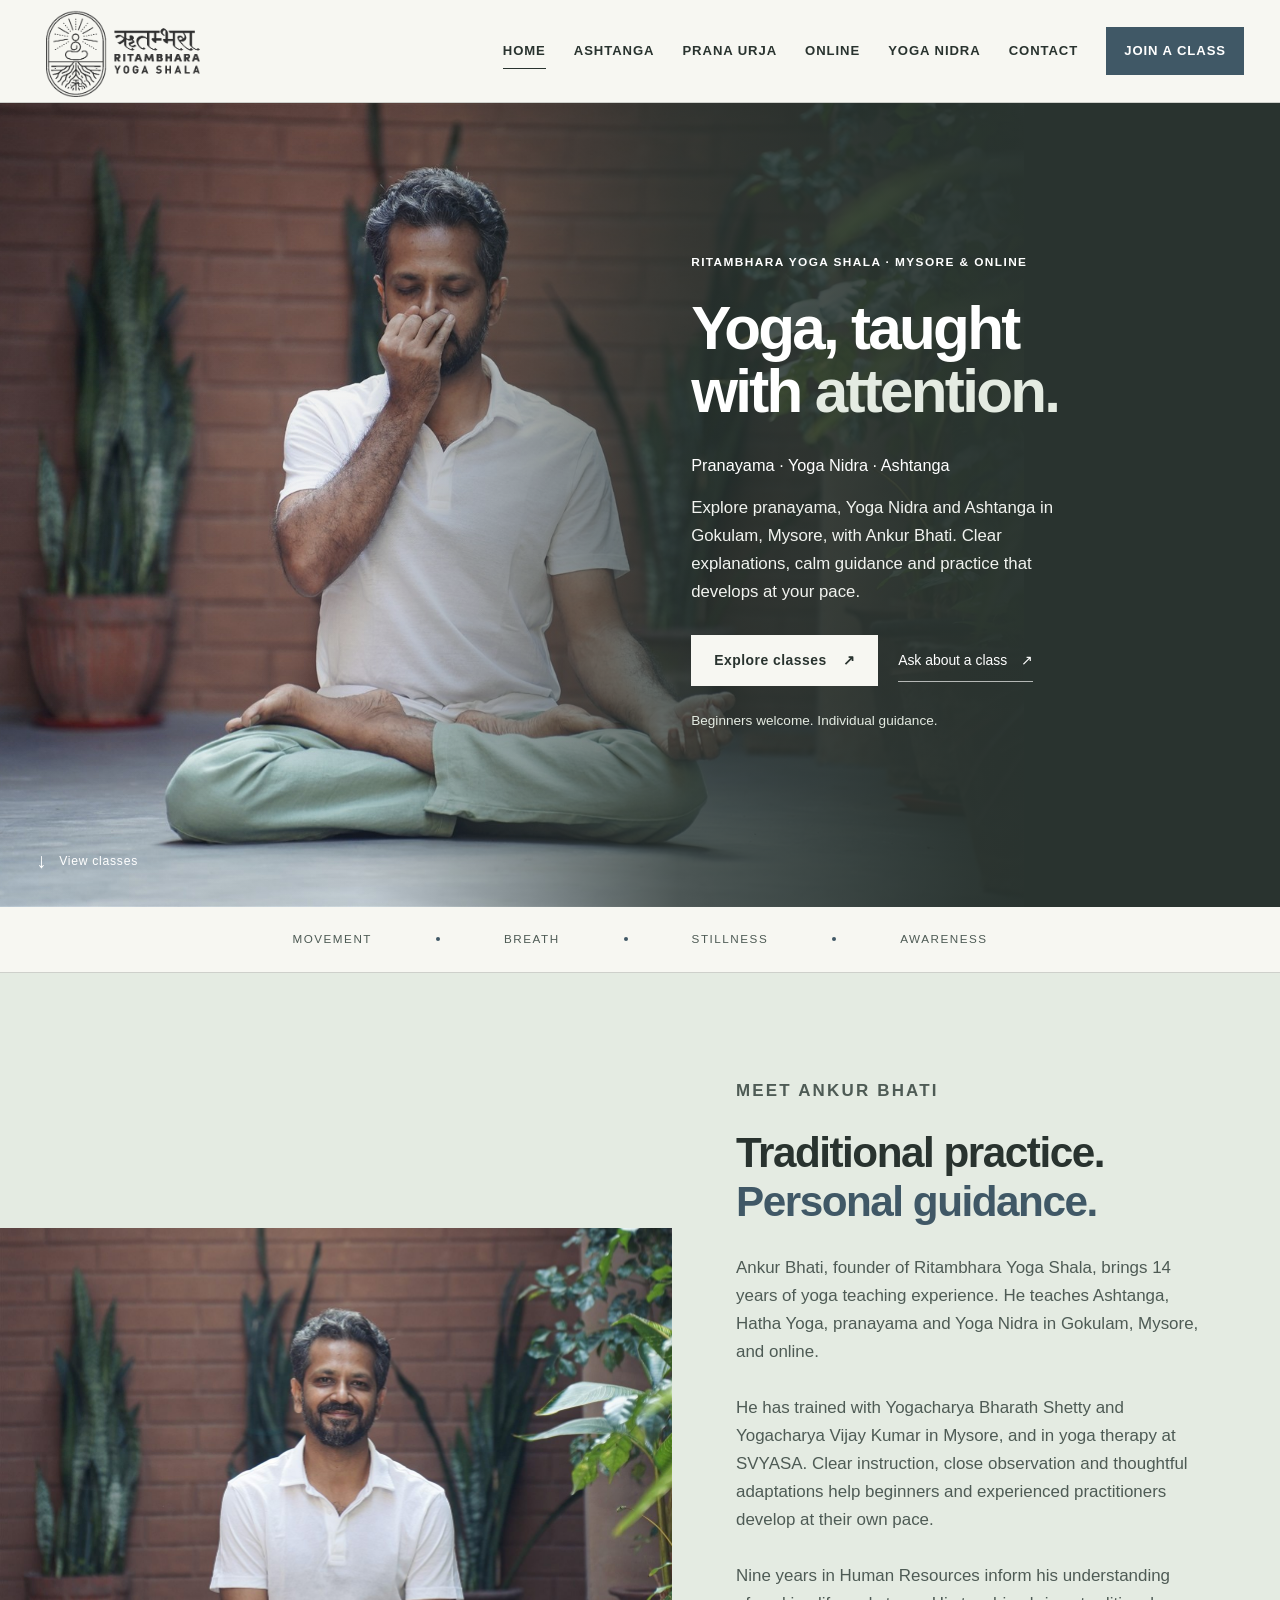
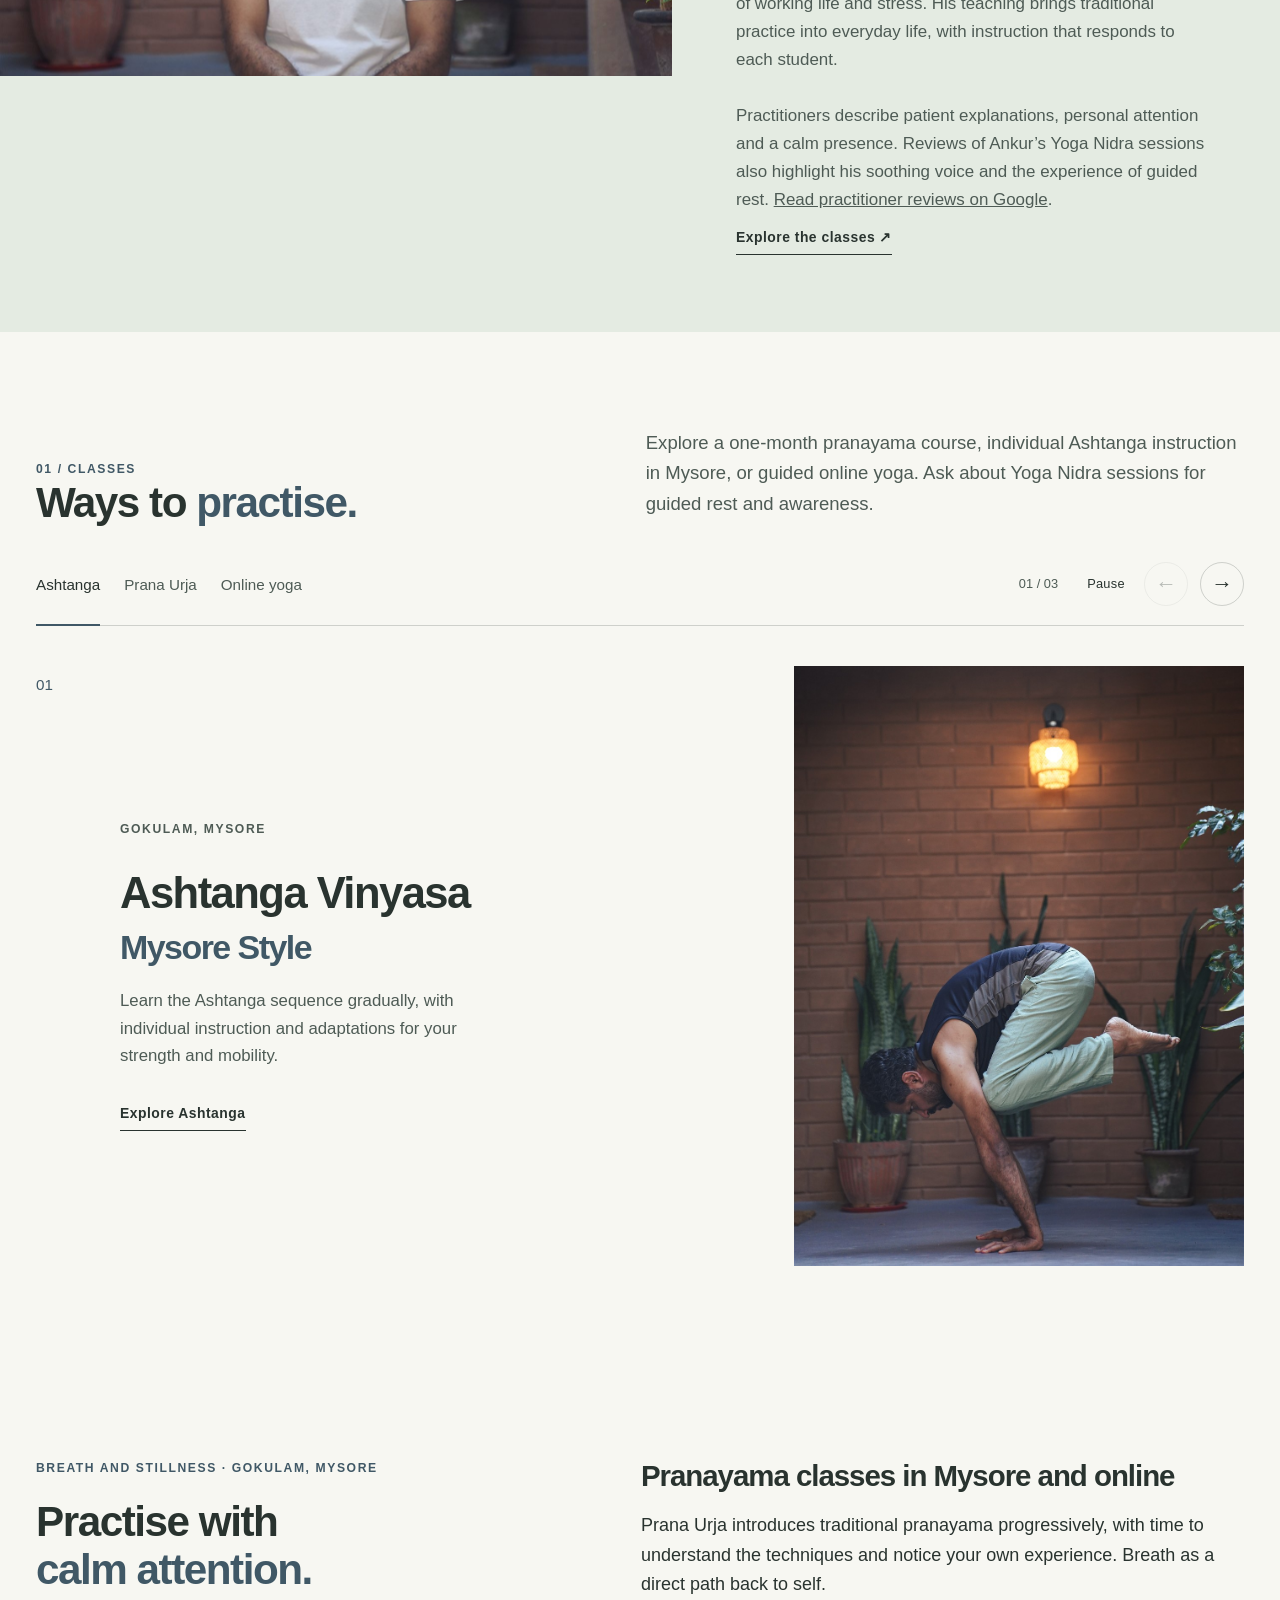
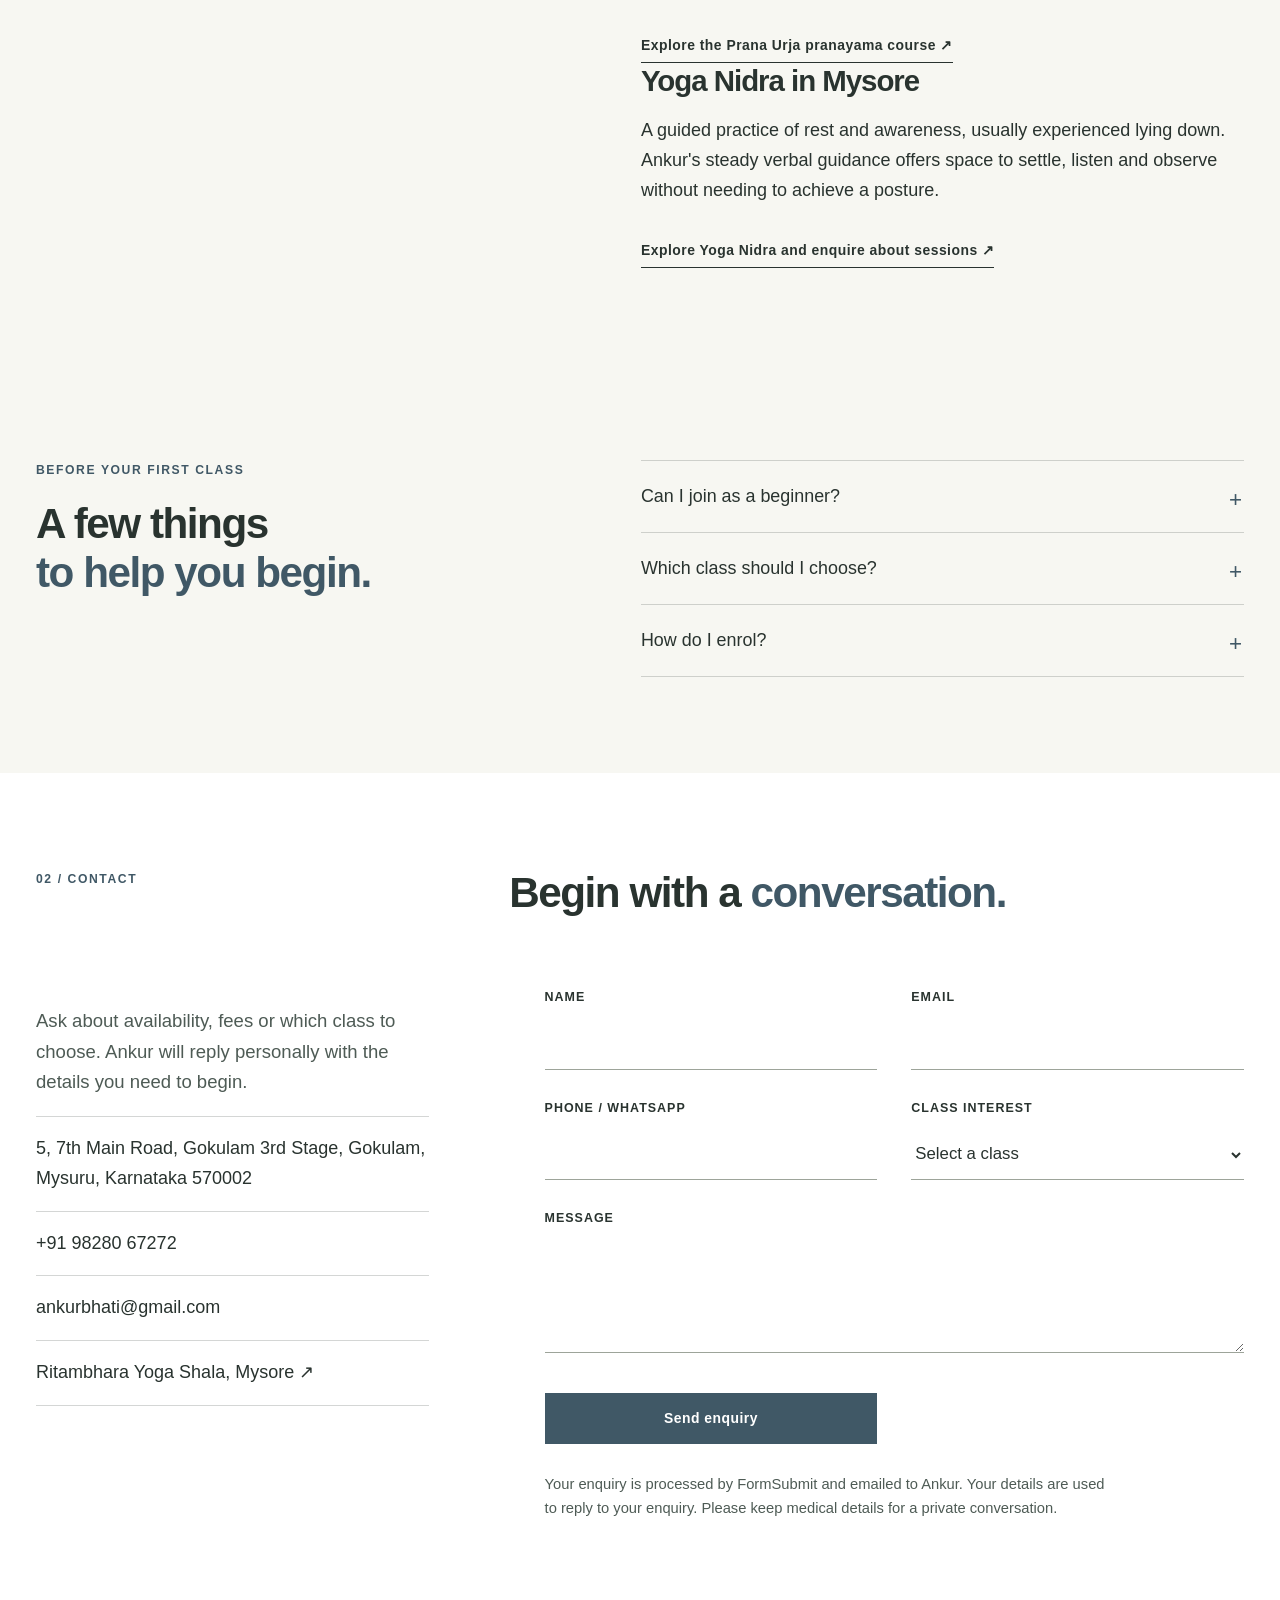
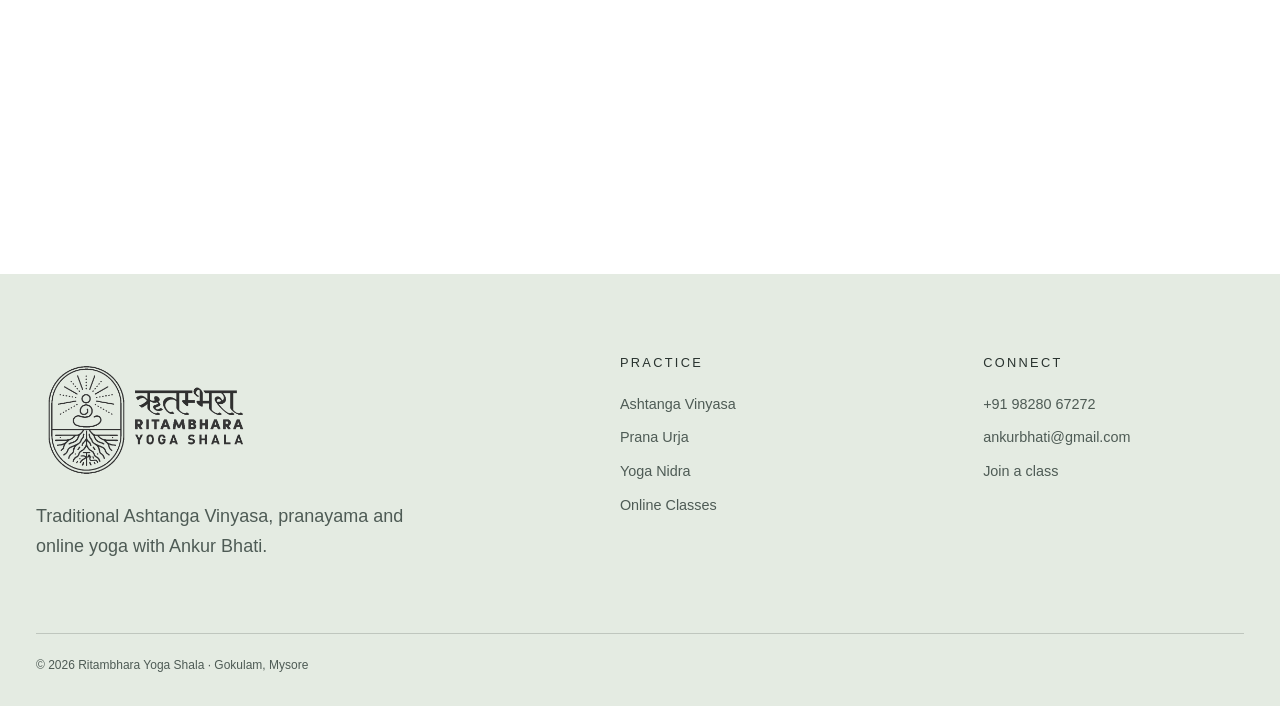
==== commit 269945f2: "Add verified local address and practitioner review context" ====
--- a/index.html
+++ b/index.html
@@ -18,7 +18,7 @@
   <meta name="twitter:card" content="summary_large_image">
   <link rel="icon" href="assets/favicon.jpg" type="image/jpeg">
   <link rel="stylesheet" href="styles.css?v=20261117j">
-  <script type="application/ld+json">{"@context":"https://schema.org","@type":"ExerciseGym","@id":"https://ritambharayogashala.com/#shala","name":"Ritambhara Yoga Shala","url":"https://ritambharayogashala.com/","image":"https://ritambharayogashala.com/assets/pranayam.jpg","telephone":"+91-98280-67272","email":"ankurbhati@gmail.com","address":{"@type":"PostalAddress","addressLocality":"Gokulam, Mysore","addressRegion":"Karnataka","addressCountry":"IN"},"founder":{"@type":"Person","name":"Ankur Bhati"},"description":"Pranayama, Yoga Nidra, Ashtanga and live online yoga with calm, attentive guidance."}</script>
+  <script type="application/ld+json">{"@context":"https://schema.org","@type":"ExerciseGym","@id":"https://ritambharayogashala.com/#shala","name":"Ritambhara Yoga Shala","url":"https://ritambharayogashala.com/","image":"https://ritambharayogashala.com/assets/pranayam.jpg","telephone":"+91-98280-67272","email":"ankurbhati@gmail.com","address":{"@type":"PostalAddress","streetAddress":"5, 7th Main Road, Gokulam 3rd Stage, Gokulam","addressLocality":"Mysuru","addressRegion":"Karnataka","postalCode":"570002","addressCountry":"IN"},"founder":{"@type":"Person","name":"Ankur Bhati"},"description":"Pranayama, Yoga Nidra, Ashtanga and live online yoga with calm, attentive guidance."}</script>
   <meta name="google-site-verification" content="cLzneivBTeiucFEfgPChWMV047EoPg-v-BKqGI-ej7E" />
 </head>
 <body>
@@ -73,6 +73,7 @@
         <p>Ankur Bhati, founder of Ritambhara Yoga Shala, brings 14 years of yoga teaching experience. He teaches Ashtanga, Hatha Yoga, pranayama and Yoga Nidra in Gokulam, Mysore, and online.</p>
         <p>He has trained with Yogacharya Bharath Shetty and Yogacharya Vijay Kumar in Mysore, and in yoga therapy at SVYASA. Clear instruction, close observation and thoughtful adaptations help beginners and experienced practitioners develop at their own pace.</p>
         <p>Nine years in Human Resources inform his understanding of working life and stress. His teaching brings traditional practice into everyday life, with instruction that responds to each student.</p>
+        <p>Practitioners describe patient explanations, personal attention and a calm presence. Reviews of Ankur’s Yoga Nidra sessions also highlight his soothing voice and the experience of guided rest. <a href="https://www.google.com/maps/place/Ritambhara+Yoga+Shala+Mysore/data=!4m2!3m1!1s0x0:0xc29f479fd79b7db0" target="_blank" rel="noopener">Read practitioner reviews on Google</a>.</p>
         <a class="text-link" href="#classes">Explore the classes <span aria-hidden="true">↗</span></a>
       </div>
     </section>
@@ -125,6 +126,7 @@
           <div>
             <p class="lead">Ask about availability, fees or which class to choose. Ankur will reply personally with the details you need to begin.</p>
             <div class="contact-details">
+              <p>5, 7th Main Road, Gokulam 3rd Stage, Gokulam, Mysuru, Karnataka 570002</p>
               <a href="tel:+919828067272">+91 98280 67272</a>
               <a href="mailto:ankurbhati@gmail.com">ankurbhati@gmail.com</a>
               <a href="https://www.google.com/maps/search/?api=1&amp;query=Ritambhara+Yoga+Shala+Mysore" target="_blank" rel="noopener">Ritambhara Yoga Shala, Mysore ↗</a>
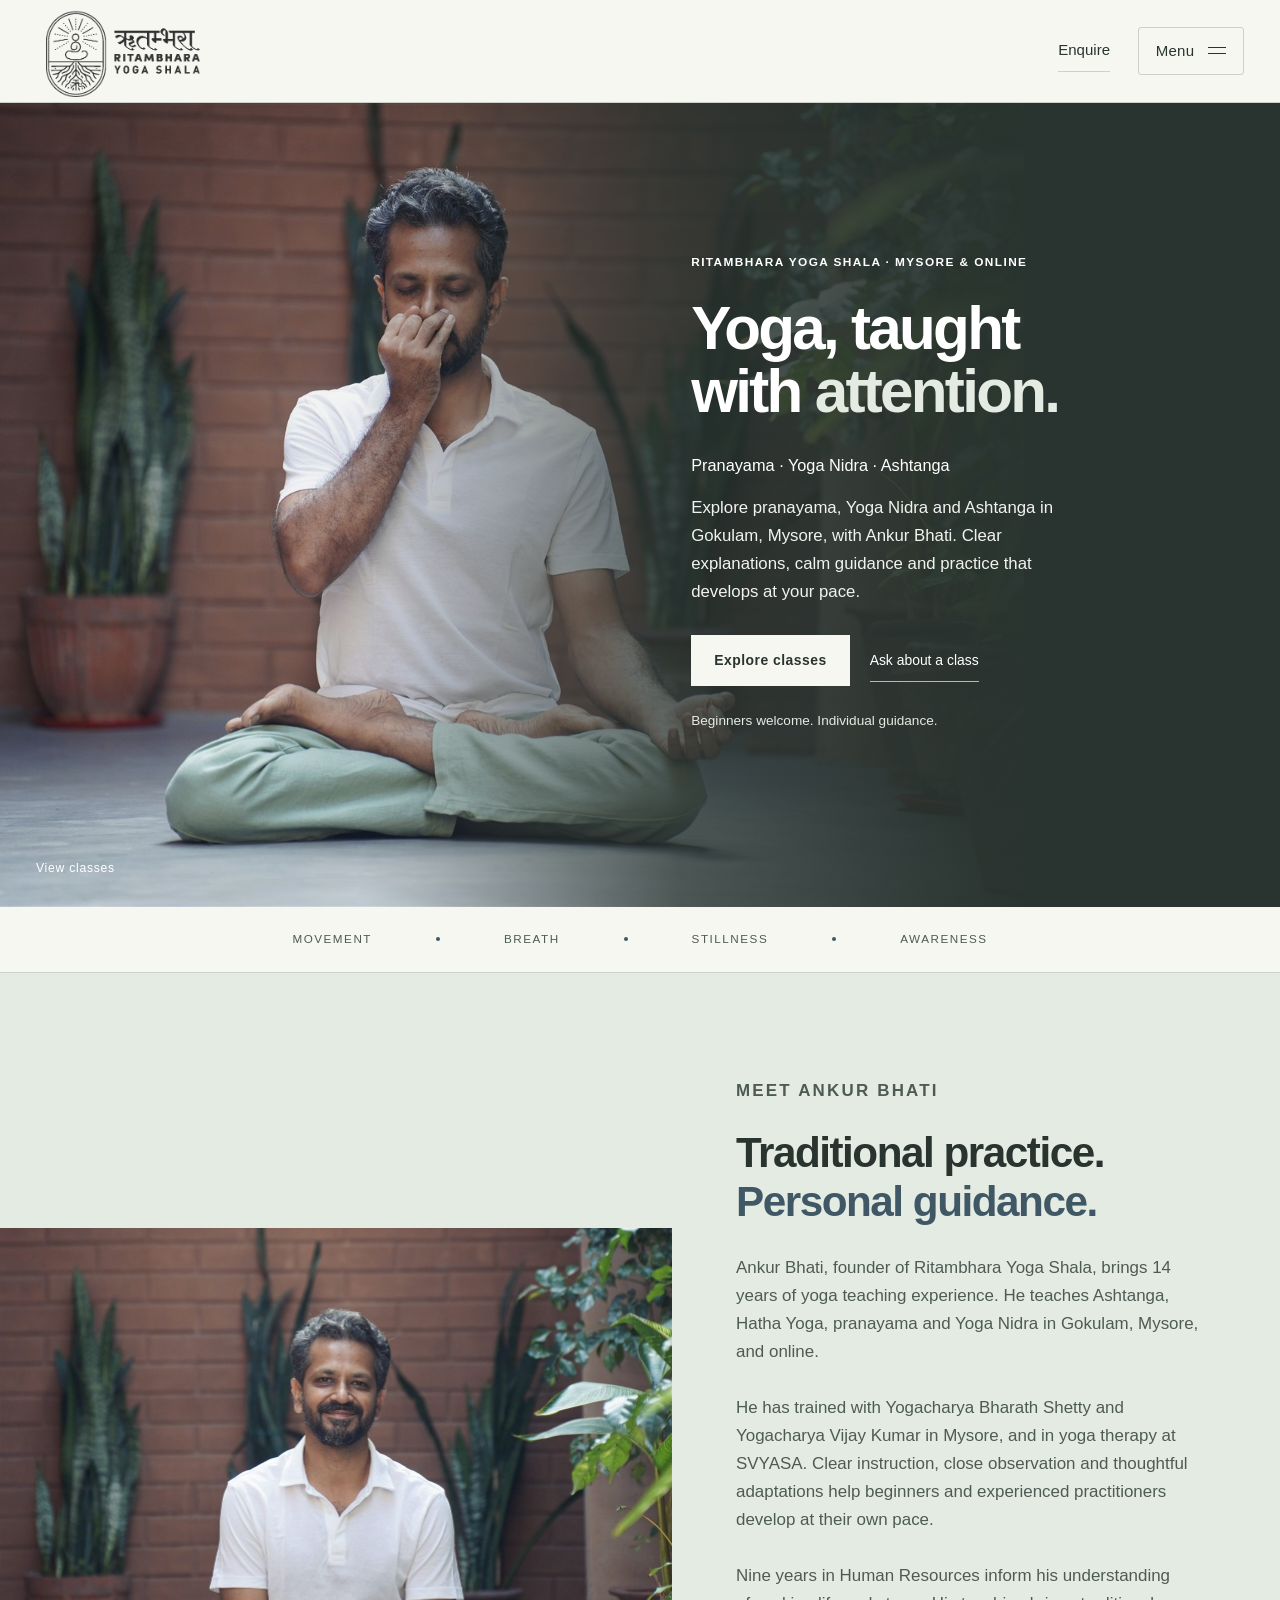
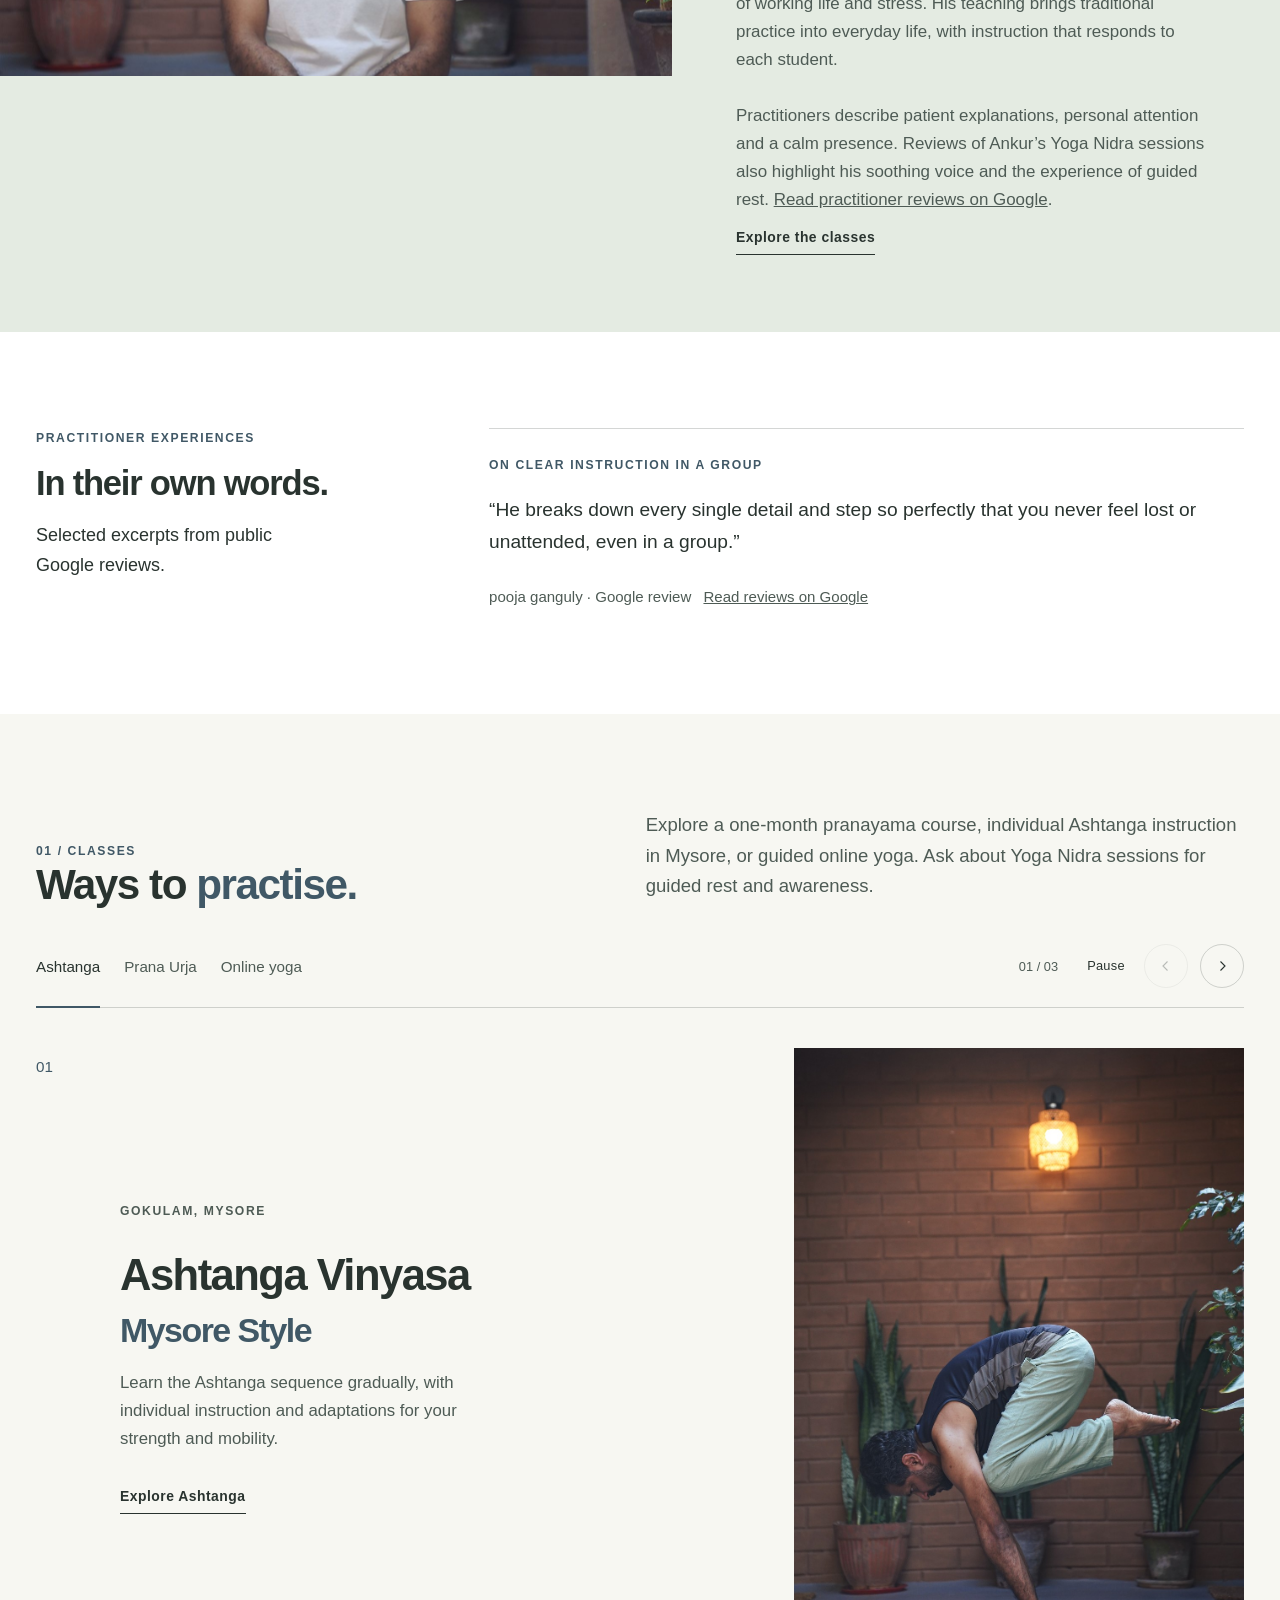
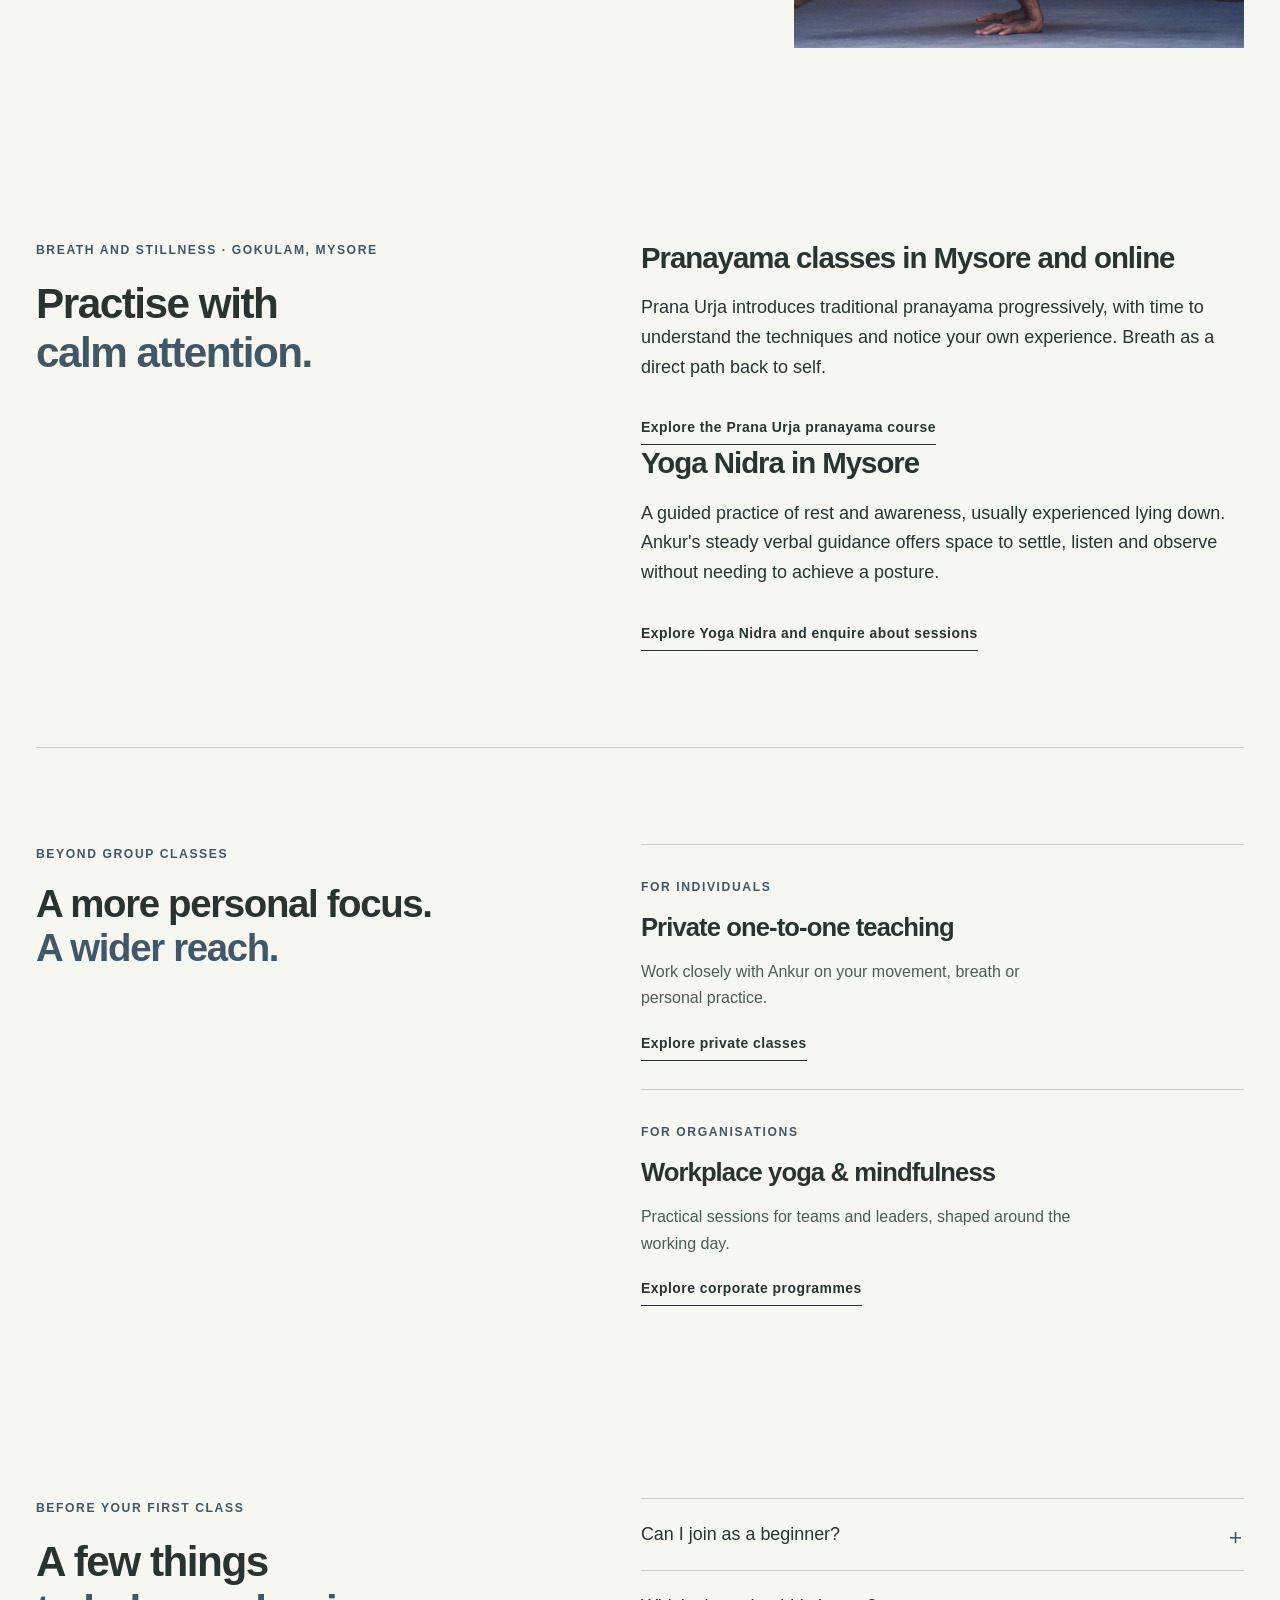
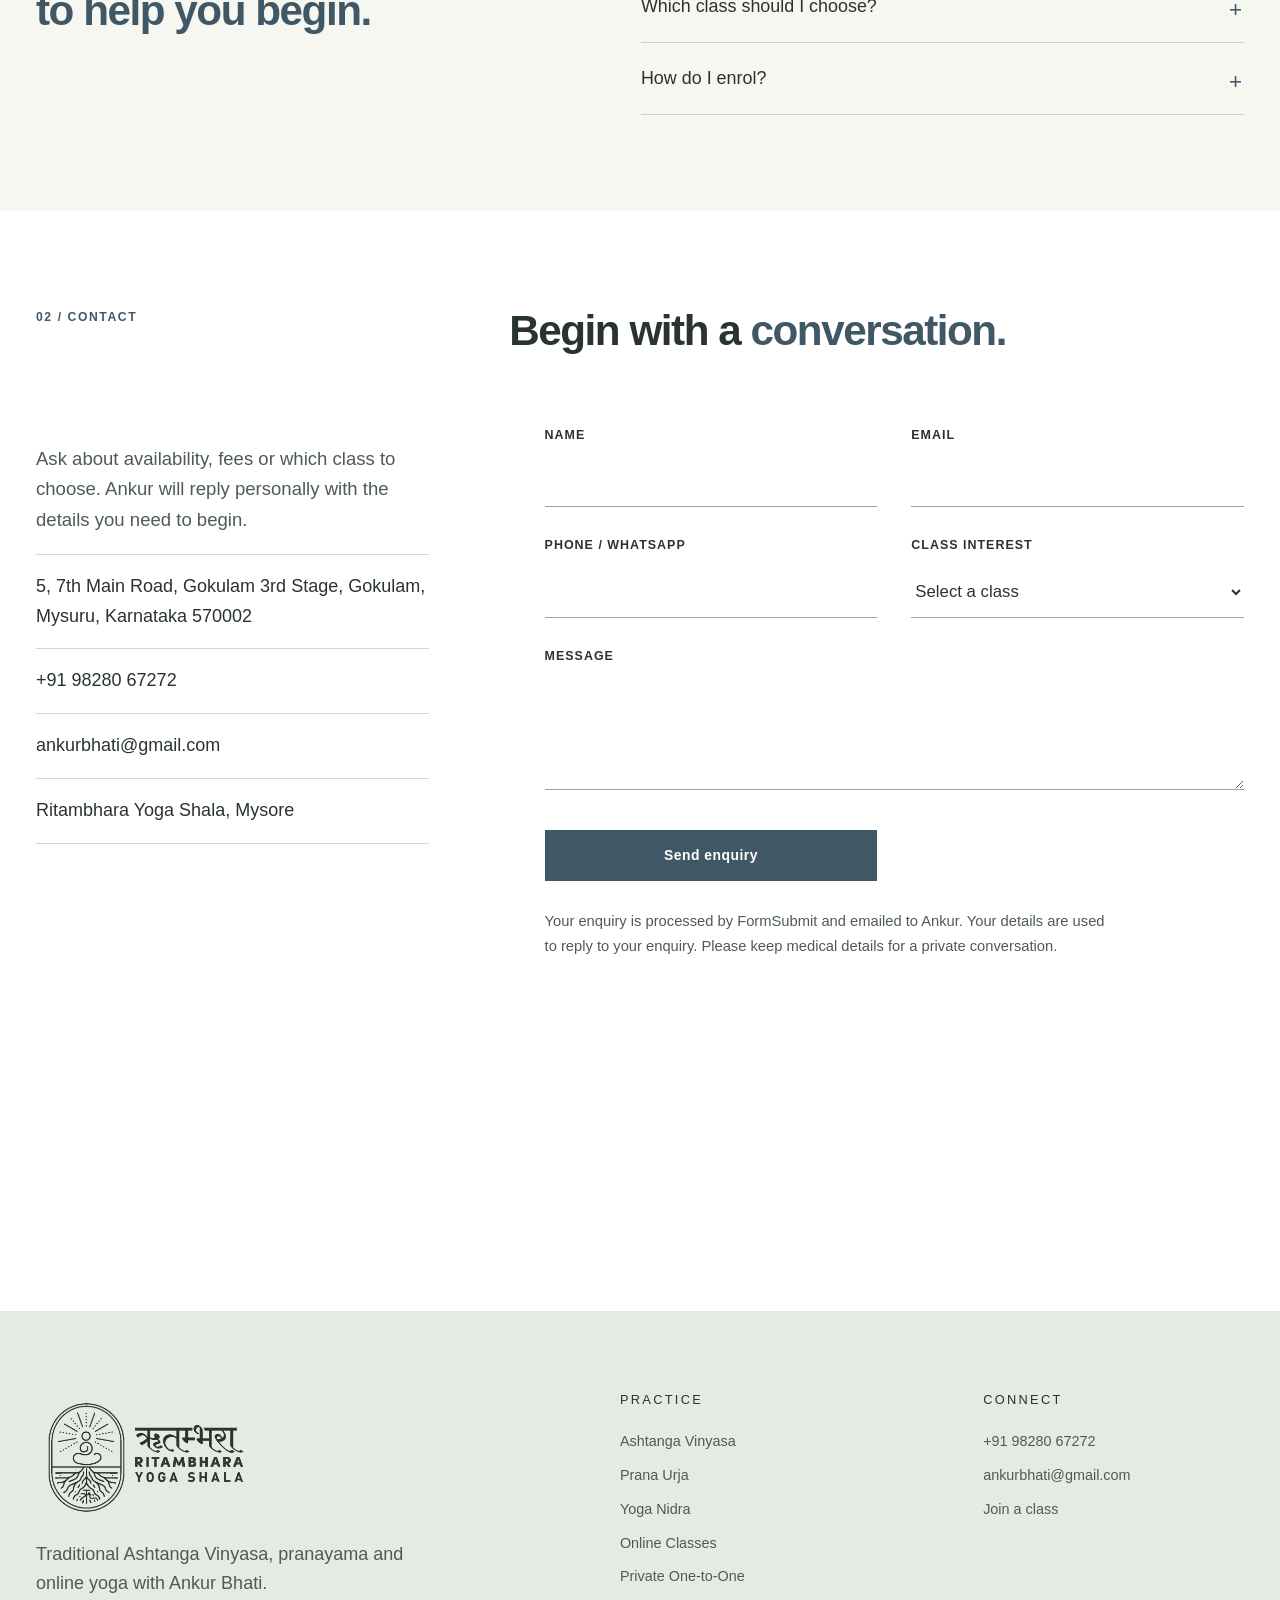
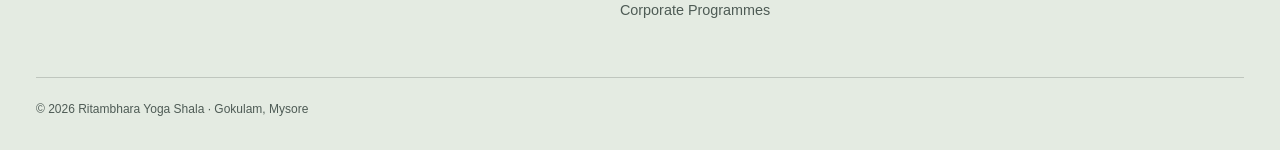
==== commit c9422db7: "Refine navigation and enquiries; add private and corporate teaching pages" ====
--- a/index.html
+++ b/index.html
@@ -17,7 +17,8 @@
   <meta property="og:image:alt" content="Ankur Bhati practising pranayama">
   <meta name="twitter:card" content="summary_large_image">
   <link rel="icon" href="assets/favicon.jpg" type="image/jpeg">
-  <link rel="stylesheet" href="styles.css?v=20261117j">
+  <link rel="stylesheet" href="styles.css?v=20261120a">
+  <link rel="stylesheet" href="refinements.css?v=20261120a">
   <script type="application/ld+json">{"@context":"https://schema.org","@type":"ExerciseGym","@id":"https://ritambharayogashala.com/#shala","name":"Ritambhara Yoga Shala","url":"https://ritambharayogashala.com/","image":"https://ritambharayogashala.com/assets/pranayam.jpg","telephone":"+91-98280-67272","email":"ankurbhati@gmail.com","address":{"@type":"PostalAddress","streetAddress":"5, 7th Main Road, Gokulam 3rd Stage, Gokulam","addressLocality":"Mysuru","addressRegion":"Karnataka","postalCode":"570002","addressCountry":"IN"},"founder":{"@type":"Person","name":"Ankur Bhati"},"description":"Pranayama, Yoga Nidra, Ashtanga and live online yoga with calm, attentive guidance."}</script>
   <meta name="google-site-verification" content="cLzneivBTeiucFEfgPChWMV047EoPg-v-BKqGI-ej7E" />
 </head>
@@ -26,15 +27,19 @@
   <header class="site-header">
     <div class="header-inner">
       <a class="brand" href="index.html" aria-label="Ritambhara Yoga Shala home"><img src="assets/logo-horizontal.png" alt="Ritambhara Yoga Shala"></a>
-      <button class="nav-toggle" type="button" aria-expanded="false" aria-controls="site-nav">Menu</button>
-      <nav class="site-nav" id="site-nav" aria-label="Main navigation">
-        <a href="index.html" aria-current="page">Home</a>
-        <a href="ashtanga-vinyasa.html">Ashtanga</a>
-        <a href="prana-urja.html">Prana Urja</a>
-        <a href="online-classes.html">Online</a>
-        <a href="yoga-nidra.html">Yoga Nidra</a>
-        <a href="#contact">Contact</a>
-        <a class="nav-register" href="register.html">Join a class</a>
+      <div class="header-actions"><a class="header-enquiry" href="register.html">Enquire</a><button class="nav-toggle" type="button" aria-expanded="false" aria-controls="site-nav"><span class="menu-label">Menu</span><span class="menu-mark" aria-hidden="true"><i></i><i></i></span></button></div>
+      <div class="nav-backdrop" aria-hidden="true" hidden></div>
+      <nav class="site-nav" id="site-nav" aria-label="Main navigation" hidden>
+        <div class="nav-panel-heading"><span>Ritambhara Yoga Shala</span><span>Mysore &amp; online</span></div>
+        <div class="nav-group"><p class="nav-group-label">Explore</p><a href="index.html" aria-current="page">Home</a>
+<a href="ashtanga-vinyasa.html">Mysore-style Ashtanga</a>
+<a href="prana-urja.html">Prana Urja · Pranayama</a>
+<a href="online-classes.html">Online yoga</a>
+<a href="yoga-nidra.html">Yoga Nidra</a>
+<a href="private-classes.html">Private one-to-one</a>
+<a href="corporate-yoga.html">For organisations</a></div>
+        <div class="nav-secondary"><a href="index.html#teacher-title">Meet Ankur</a><a href="index.html#contact">Contact &amp; location</a><a class="nav-register" href="register.html">Ask about a class</a></div>
+        <div class="nav-contact"><a href="tel:+919828067272">+91 98280 67272</a><span>Personal guidance. A considered practice.</span></div>
       </nav>
     </div>
   </header>
@@ -50,12 +55,12 @@
         <p class="hero-practices">Pranayama · Yoga Nidra · Ashtanga</p>
         <p class="lead">Explore pranayama, Yoga Nidra and Ashtanga in Gokulam, Mysore, with Ankur Bhati. Clear explanations, calm guidance and practice that develops at your pace.</p>
         <div class="hero-actions">
-          <a class="button button-light" href="#classes">Explore classes <span aria-hidden="true">↗</span></a>
-          <a class="hero-enquiry" href="register.html">Ask about a class <span aria-hidden="true">↗</span></a>
+          <a class="button button-light" href="#classes">Explore classes </a>
+          <a class="hero-enquiry" href="register.html">Ask about a class </a>
         </div>
         <p class="hero-welcome">Beginners welcome. Individual guidance.</p>
       </div>
-      <a class="hero-scroll" href="#classes"><span aria-hidden="true">↓</span> View classes</a>
+      <a class="hero-scroll" href="#classes"> View classes</a>
     </section>
 
 
@@ -74,17 +79,18 @@
         <p>He has trained with Yogacharya Bharath Shetty and Yogacharya Vijay Kumar in Mysore, and in yoga therapy at SVYASA. Clear instruction, close observation and thoughtful adaptations help beginners and experienced practitioners develop at their own pace.</p>
         <p>Nine years in Human Resources inform his understanding of working life and stress. His teaching brings traditional practice into everyday life, with instruction that responds to each student.</p>
         <p>Practitioners describe patient explanations, personal attention and a calm presence. Reviews of Ankur’s Yoga Nidra sessions also highlight his soothing voice and the experience of guided rest. <a href="https://www.google.com/maps/place/Ritambhara+Yoga+Shala+Mysore/data=!4m2!3m1!1s0x0:0xc29f479fd79b7db0" target="_blank" rel="noopener">Read practitioner reviews on Google</a>.</p>
-        <a class="text-link" href="#classes">Explore the classes <span aria-hidden="true">↗</span></a>
+        <a class="text-link" href="#classes">Explore the classes </a>
       </div>
     </section>
 
+    <!-- reviews:home:start --><section class="review-section" aria-labelledby="home-reviews-title"><div class="section"><div class="review-intro"><p class="eyebrow">Practitioner experiences</p><h2 id="home-reviews-title">In their own words.</h2><p>Selected excerpts from public Google reviews.</p></div><div class="review-list"><figure><p class="mini-label">On clear instruction in a group</p><blockquote><p>“He breaks down every single detail and step so perfectly that you never feel lost or unattended, even in a group.”</p></blockquote><figcaption>pooja ganguly · Google review <a href="https://www.google.com/maps/place/Ritambhara+Yoga+Shala+Mysore/data=!4m2!3m1!1s0x0:0xc29f479fd79b7db0" target="_blank" rel="noopener noreferrer">Read reviews on Google</a></figcaption></figure></div></div></section><!-- reviews:home:end -->
     <section class="offerings class-carousel" id="classes" aria-roledescription="carousel" aria-label="Explore our classes">
       <div class="section">
         <div class="offerings-heading">
           <div><p class="section-index">01 / Classes</p><h2>Ways to <em>practise.</em></h2></div>
           <p class="lead">Explore a one-month pranayama course, individual Ashtanga instruction in Mysore, or guided online yoga. Ask about Yoga Nidra sessions for guided rest and awareness.</p>
         </div>
-        <div class="class-slider-toolbar"><div class="class-slider-tabs" role="group" aria-label="Choose a class"><button type="button" data-class-slide="0" aria-pressed="true" aria-controls="class-slides">Ashtanga</button><button type="button" data-class-slide="1" aria-pressed="false" aria-controls="class-slides">Prana Urja</button><button type="button" data-class-slide="2" aria-pressed="false" aria-controls="class-slides">Online yoga</button></div><div class="class-slider-controls"><span class="class-slide-count" aria-live="polite" aria-atomic="true">01 / 03</span><button type="button" class="class-auto-toggle" aria-label="Pause automatic class sliding" aria-pressed="false" aria-controls="class-slides">Pause</button><button type="button" class="class-slide-prev" aria-label="Previous class" aria-controls="class-slides" disabled><span aria-hidden="true">←</span></button><button type="button" class="class-slide-next" aria-label="Next class" aria-controls="class-slides"><span aria-hidden="true">→</span></button></div></div>
+        <div class="class-slider-toolbar"><div class="class-slider-tabs" role="group" aria-label="Choose a class"><button type="button" data-class-slide="0" aria-pressed="true" aria-controls="class-slides">Ashtanga</button><button type="button" data-class-slide="1" aria-pressed="false" aria-controls="class-slides">Prana Urja</button><button type="button" data-class-slide="2" aria-pressed="false" aria-controls="class-slides">Online yoga</button></div><div class="class-slider-controls"><span class="class-slide-count" aria-live="polite" aria-atomic="true">01 / 03</span><button type="button" class="class-auto-toggle" aria-label="Pause automatic class sliding" aria-pressed="false" aria-controls="class-slides">Pause</button><button type="button" class="class-slide-prev" aria-label="Previous class" aria-controls="class-slides" disabled><svg width="18" height="18" viewBox="0 0 24 24" fill="none" stroke="currentColor" stroke-width="1.5" aria-hidden="true"><path d="m14 6-6 6 6 6"/></svg></button><button type="button" class="class-slide-next" aria-label="Next class" aria-controls="class-slides"><svg width="18" height="18" viewBox="0 0 24 24" fill="none" stroke="currentColor" stroke-width="1.5" aria-hidden="true"><path d="m10 6 6 6-6 6"/></svg></button></div></div>
         <div class="offering-list class-slider-viewport" id="class-slides" tabindex="0" aria-label="Class panels. Swipe or use the arrow keys to explore.">
           <article class="offering" role="group" aria-roledescription="slide" aria-label="1 of 3">
             <span class="offering-number">01</span>
@@ -107,15 +113,16 @@
 
     <section class="section first-visit" aria-labelledby="breath-rest-title">
       <div><p class="eyebrow">Breath and stillness · Gokulam, Mysore</p><h2 id="breath-rest-title">Practise with<br><em>calm attention.</em></h2></div>
-      <div class="first-visit-questions"><h3>Pranayama classes in Mysore and online</h3><p>Prana Urja introduces traditional pranayama progressively, with time to understand the techniques and notice your own experience. Breath as a direct path back to self.</p><a class="text-link" href="prana-urja.html">Explore the Prana Urja pranayama course ↗</a><h3>Yoga Nidra in Mysore</h3><p>A guided practice of rest and awareness, usually experienced lying down. Ankur's steady verbal guidance offers space to settle, listen and observe without needing to achieve a posture.</p><a class="text-link" href="yoga-nidra.html">Explore Yoga Nidra and enquire about sessions ↗</a></div>
+      <div class="first-visit-questions"><h3>Pranayama classes in Mysore and online</h3><p>Prana Urja introduces traditional pranayama progressively, with time to understand the techniques and notice your own experience. Breath as a direct path back to self.</p><a class="text-link" href="prana-urja.html">Explore the Prana Urja pranayama course</a><h3>Yoga Nidra in Mysore</h3><p>A guided practice of rest and awareness, usually experienced lying down. Ankur's steady verbal guidance offers space to settle, listen and observe without needing to achieve a posture.</p><a class="text-link" href="yoga-nidra.html">Explore Yoga Nidra and enquire about sessions</a></div>
     </section>
 
+    <section class="section personal-work" aria-labelledby="personal-work-title"><div><p class="eyebrow">Beyond group classes</p><h2 id="personal-work-title">A more personal focus.<br><em>A wider reach.</em></h2></div><div class="personal-work-links"><a href="private-classes.html"><span class="mini-label">For individuals</span><h3>Private one-to-one teaching</h3><p>Work closely with Ankur on your movement, breath or personal practice.</p><span class="text-link">Explore private classes</span></a><a href="corporate-yoga.html"><span class="mini-label">For organisations</span><h3>Workplace yoga &amp; mindfulness</h3><p>Practical sessions for teams and leaders, shaped around the working day.</p><span class="text-link">Explore corporate programmes</span></a></div></section>
     <section class="section first-visit" aria-labelledby="first-visit-title">
       <div><p class="eyebrow">Before your first class</p><h2 id="first-visit-title">A few things<br><em>to help you begin.</em></h2></div>
       <div class="first-visit-questions">
         <details><summary>Can I join as a beginner?</summary><p>Yes. Mysore-style Ashtanga is taught gradually, and the morning online yoga class is beginner-friendly. Prana Urja introduces techniques progressively. You do not need to know a sequence before joining.</p></details>
         <details><summary>Which class should I choose?</summary><p>Choose Mysore-style Ashtanga for individual instruction in asana at the shala, Prana Urja for a month of guided pranayama, or online yoga for a live Hatha practice from home. If you are unsure, ask Ankur before enrolling.</p></details>
-        <details><summary>How do I enrol?</summary><p>Send a class enquiry with your contact details and experience. Ankur will reply with availability, fees and joining information. Your place is confirmed after enrolment is arranged together.</p><a class="text-link" href="register.html">Ask about a class <span aria-hidden="true">↗</span></a></details>
+        <details><summary>How do I enrol?</summary><p>Send a class enquiry with your contact details and experience. Ankur will reply with availability, fees and joining information. Your place is confirmed after enrolment is arranged together.</p><a class="text-link" href="register.html">Ask about a class </a></details>
       </div>
     </section>
 
@@ -129,7 +136,7 @@
               <p>5, 7th Main Road, Gokulam 3rd Stage, Gokulam, Mysuru, Karnataka 570002</p>
               <a href="tel:+919828067272">+91 98280 67272</a>
               <a href="mailto:ankurbhati@gmail.com">ankurbhati@gmail.com</a>
-              <a href="https://www.google.com/maps/search/?api=1&amp;query=Ritambhara+Yoga+Shala+Mysore" target="_blank" rel="noopener">Ritambhara Yoga Shala, Mysore ↗</a>
+              <a href="https://www.google.com/maps/search/?api=1&amp;query=Ritambhara+Yoga+Shala+Mysore" target="_blank" rel="noopener">Ritambhara Yoga Shala, Mysore</a>
             </div>
             <iframe class="map-frame" title="Map of Ritambhara Yoga Shala Mysore" loading="lazy" src="https://www.google.com/maps?q=Ritambhara+Yoga+Shala+Mysore&amp;output=embed"></iframe>
           </div>
@@ -137,12 +144,12 @@
             <input type="hidden" name="_subject" value="New enquiry from Ritambhara Yoga Shala website">
             <input type="hidden" name="_template" value="table">
             <input type="hidden" name="_next" value="https://ritambharayogashala.com/thank-you.html">
-            <input type="text" name="_honey" tabindex="-1" autocomplete="off" style="display:none">
+            <input type="text" name="_honey" tabindex="-1" autocomplete="off" hidden aria-hidden="true">
             <div class="form-grid">
               <div class="form-field"><label for="contact-name">Name</label><input id="contact-name" name="Name" autocomplete="name" required></div>
               <div class="form-field"><label for="contact-email">Email</label><input id="contact-email" name="email" type="email" autocomplete="email" required></div>
               <div class="form-field"><label for="contact-phone">Phone / WhatsApp</label><input id="contact-phone" name="Phone" type="tel" autocomplete="tel"></div>
-              <div class="form-field"><label for="contact-class">Class interest</label><select id="contact-class" name="Class interest"><option value="">Select a class</option><option>Ashtanga Vinyasa – Mysore Style</option><option>Prana Urja – Pranayama</option><option>Yoga Nidra</option><option>Morning Online Yoga — Mon, Wed, Fri · 5:15–6:00 AM IST</option><option>Evening Online Yoga</option></select></div>
+              <div class="form-field"><label for="contact-class">Class interest</label><select id="contact-class" name="Class interest"><option value="">Select a class</option><option>Ashtanga Vinyasa – Mysore Style</option><option>Prana Urja – Pranayama</option><option>Yoga Nidra</option><option>Morning Online Yoga — Mon, Wed, Fri · 5:15–6:00 AM IST</option><option>Evening Online Yoga</option><option>Private one-to-one yoga</option></select></div>
               <div class="form-field full"><label for="contact-message">Message</label><textarea id="contact-message" name="Message" required></textarea></div>
               <button class="button" type="submit">Send enquiry</button>
               <p class="form-note">Your enquiry is processed by FormSubmit and emailed to Ankur. Your details are used to reply to your enquiry. Please keep medical details for a private conversation.</p>
@@ -156,11 +163,11 @@
   <footer class="site-footer">
     <div class="footer-inner">
       <div class="footer-intro"><img class="footer-brand" src="assets/logo-horizontal.png" alt="Ritambhara Yoga Shala"><p>Traditional Ashtanga Vinyasa, pranayama and online yoga with Ankur Bhati.</p></div>
-      <div class="footer-links"><strong>Practice</strong><a href="ashtanga-vinyasa.html">Ashtanga Vinyasa</a><a href="prana-urja.html">Prana Urja</a><a href="yoga-nidra.html">Yoga Nidra</a><a href="online-classes.html">Online Classes</a></div>
+      <div class="footer-links"><strong>Practice</strong><a href="ashtanga-vinyasa.html">Ashtanga Vinyasa</a><a href="prana-urja.html">Prana Urja</a><a href="yoga-nidra.html">Yoga Nidra</a><a href="online-classes.html">Online Classes</a><a href="private-classes.html">Private One-to-One</a><a href="corporate-yoga.html">Corporate Programmes</a></div>
       <div class="footer-links"><strong>Connect</strong><a href="tel:+919828067272">+91 98280 67272</a><a href="mailto:ankurbhati@gmail.com">ankurbhati@gmail.com</a><a href="register.html">Join a class</a></div>
     </div>
     <p class="copyright">© 2026 Ritambhara Yoga Shala · Gokulam, Mysore</p>
   </footer>
-  <script src="site.js?v=20261117i"></script>
+  <script src="site.js?v=20261120a"></script>
 </body>
 </html>
--- a/refinements.css
+++ b/refinements.css
@@ -0,0 +1,156 @@
+/* Compact navigation and individual / workplace teaching, November 2026. */
+[hidden] { display:none !important; }
+.site-header { --header-height:96px; z-index:50; backdrop-filter:none; background:#f7f7f2; }
+.site-header .header-inner { min-height:var(--header-height); position:relative; }
+.header-actions { display:flex; align-items:center; gap:28px; }
+.header-enquiry { font-size:.94rem; font-weight:500; text-decoration:none; border-bottom:1px solid var(--line); padding-block:8px; }
+.site-header .nav-toggle { position:relative; z-index:55; display:inline-flex; align-items:center; justify-content:center; gap:14px; min-width:106px; min-height:48px; padding:8px 14px; border:1px solid var(--line); border-radius:3px; background:transparent; color:var(--ink); font-size:.94rem; font-weight:500; line-height:1.3; text-transform:none; letter-spacing:.015em; cursor:pointer; }
+.nav-toggle:hover,.nav-toggle[aria-expanded="true"] { background:#e4ebe2; }
+.menu-mark { display:grid; gap:5px; width:18px; }
+.menu-mark i { height:1px; background:currentColor; transition:transform 260ms ease; }
+.nav-toggle[aria-expanded="true"] .menu-mark i:first-child { transform:translateY(3px) rotate(45deg); }
+.nav-toggle[aria-expanded="true"] .menu-mark i:last-child { transform:translateY(-3px) rotate(-45deg); }
+.nav-backdrop { position:fixed; inset:var(--header-height) 0 0; z-index:51; background:rgba(24,36,31,.28); opacity:0; transition:opacity 280ms ease; }
+.nav-backdrop.is-open { opacity:1; }
+.site-header .site-nav { position:fixed; inset:calc(var(--header-height) + 12px) max(24px,calc((100vw - 1280px)/2)) auto auto; z-index:54; display:block; width:min(500px,calc(100vw - 48px)); height:auto; max-height:calc(100svh - var(--header-height) - 28px); overflow-y:auto; overscroll-behavior:contain; padding:28px 32px 24px; background:#fbfcf9; border:1px solid var(--line); border-radius:4px; box-shadow:0 24px 70px rgba(24,36,31,.16); opacity:0; transform:translateY(-10px); transition:opacity 280ms ease,transform 360ms cubic-bezier(.22,1,.36,1); }
+.site-header .site-nav.is-open { opacity:1; transform:translateY(0); }
+.nav-panel-heading { display:flex; flex-wrap:wrap; justify-content:space-between; gap:4px 16px; padding-bottom:18px; margin-bottom:20px; border-bottom:1px solid var(--line); font-size:.875rem; line-height:1.5; color:var(--muted); }
+.nav-group-label { margin:0 0 8px; color:var(--muted); font-size:.875rem; letter-spacing:.08em; text-transform:uppercase; }
+.site-header .site-nav a { display:flex; width:100%; min-height:44px; align-items:center; padding:9px 0; margin:0; border:0; border-radius:0; background:none; color:var(--ink); font-family:var(--sans); font-size:1.125rem; line-height:1.4; font-weight:500; text-align:left; letter-spacing:0; text-transform:none; text-decoration:none; opacity:0; transform:translateY(7px); transition:opacity 300ms ease,transform 360ms cubic-bezier(.22,1,.36,1),color 180ms ease; }
+.site-header .site-nav a::after { display:none; }
+.site-header .site-nav a:hover { color:#405866; text-decoration:underline; text-decoration-thickness:1px; text-underline-offset:5px; }
+.site-header .site-nav a[aria-current="page"] { color:#405866; text-decoration:underline; text-underline-offset:5px; }
+.site-header .site-nav.is-open a { opacity:1; transform:translateY(0); }
+.site-nav.is-open .nav-group a:nth-of-type(1) { transition-delay:35ms; }
+.site-nav.is-open .nav-group a:nth-of-type(2) { transition-delay:65ms; }
+.site-nav.is-open .nav-group a:nth-of-type(3) { transition-delay:95ms; }
+.site-nav.is-open .nav-group a:nth-of-type(4) { transition-delay:125ms; }
+.site-nav.is-open .nav-group a:nth-of-type(5) { transition-delay:155ms; }
+.site-nav.is-open .nav-group a:nth-of-type(6) { transition-delay:185ms; }
+.site-nav.is-open .nav-group a:nth-of-type(7) { transition-delay:210ms; }
+.nav-secondary { display:grid; grid-template-columns:1fr 1fr; column-gap:20px; padding-top:16px; margin-top:16px; border-top:1px solid var(--line); }
+.site-header .nav-secondary a { font-size:1rem; }
+.site-header .nav-secondary .nav-register { grid-column:1/-1; margin-top:10px; justify-content:center; min-height:46px; background:#29332f; color:#fff; font-size:.96rem; padding:11px 16px; }
+.site-header .nav-secondary .nav-register:hover { background:#405866; color:#fff; text-decoration:none; }
+.nav-contact { margin-top:16px; }
+.site-header .nav-contact a { font-size:.94rem; min-height:36px; color:var(--muted); }
+.nav-contact span { display:block; color:var(--muted); font-size:.875rem; }
+.site-header .site-nav:not(.is-open) a { transition-delay:0ms; }
+.field-hint { font-size:.9rem; line-height:1.5; color:var(--muted); margin:4px 0 0; }
+.service-hero { display:grid; grid-template-columns:1fr 1fr; align-items:stretch; }
+.service-hero-copy { padding:clamp(48px,7vw,104px) clamp(24px,5vw,76px) clamp(48px,7vw,104px) max(36px,calc((100vw - 1280px)/2)); }
+.service-hero h1 { font-size:clamp(2.6rem,4.1vw,4.7rem); line-height:1.12; margin-top:22px; }
+.service-hero .lead { font-size:1.12rem; margin-block:28px; }
+.service-hero figure { margin:0; min-width:0; background:var(--sand); }
+.service-hero img { width:100%; height:100%; object-fit:cover; object-position:48% 50%; }
+.service-note { font-size:.9rem; color:var(--muted); margin:14px 0 0; }
+.service-intro { display:grid; grid-template-columns:1fr 1fr; gap:clamp(32px,8vw,110px); }
+.service-intro h2,.service-section-head h2,.corporate-formats h2,.corporate-enquiry h2,.client-section h2,.personal-work h2 { font-size:clamp(2rem,3vw,3rem); margin-top:18px; }
+.service-intro p:not(.eyebrow) { margin:0 0 22px; max-width:58ch; color:var(--muted); }
+.service-intro p:last-child { margin-bottom:0; }
+.service-options,.corporate-process { background:var(--sand); }
+.service-section-head { margin-bottom:42px; }
+.service-option-grid { display:grid; grid-template-columns:repeat(3,minmax(0,1fr)); gap:40px; }
+.service-option-grid article { border-top:1px solid var(--line); padding-top:26px; min-width:0; }
+.service-option-grid h3,.process-list h3 { font-size:1.4rem; line-height:1.35; }
+.service-option-grid p { color:var(--muted); margin:18px 0 0; font-size:1.03rem; }
+.service-option-grid .option-detail { font-size:.92rem; padding-top:18px; border-top:1px solid var(--line); }
+.service-footnote { font-size:.92rem; color:var(--muted); max-width:85ch; margin:38px 0 0; }
+.corporate-hero { padding-block:clamp(64px,8vw,112px); background:#e4ebe2; }
+.corporate-hero h1 { margin-top:24px; font-size:clamp(2.8rem,5vw,5.4rem); line-height:1.1; }
+.corporate-hero-bottom { display:grid; grid-template-columns:1.2fr 1fr; align-items:end; gap:clamp(28px,8vw,110px); margin-top:40px; }
+.corporate-hero-bottom .lead { margin:0; font-size:1.15rem; }
+.client-section { padding-block:58px; border-bottom:1px solid var(--line); }
+.client-section-head { display:flex; justify-content:space-between; align-items:baseline; gap:24px; margin-bottom:32px; }
+.client-section h2 { margin:0; font-size:1.5rem; }
+.client-grid { list-style:none; padding:0; margin:0; display:grid; grid-template-columns:repeat(5,minmax(0,1fr)); column-gap:24px; }
+.client-grid li { min-width:0; display:flex; align-items:center; justify-content:center; padding:22px 10px; min-height:96px; border-top:1px solid var(--line); }
+.client-grid span { font-size:1.04rem; line-height:1.35; font-weight:600; color:#40504a; text-align:center; }
+.client-grid img { width:auto; height:auto; max-width:100%; max-height:52px; object-fit:contain; }
+.corporate-formats { display:grid; grid-template-columns:1fr 1fr; gap:clamp(32px,8vw,110px); }
+.format-list { margin:0; }
+.format-list div { padding:24px 0; border-top:1px solid var(--line); }
+.format-list div:first-child { padding-top:0; border-top:0; }
+.format-list dt { font-size:1.25rem; font-weight:600; }
+.format-list dd { margin:12px 0 0; color:var(--muted); font-size:1.03rem; }
+.process-list { display:grid; grid-template-columns:repeat(3,minmax(0,1fr)); gap:40px; padding:0; margin:0; list-style:none; }
+.process-list li { border-top:1px solid var(--line); padding-top:26px; }
+.process-list p { color:var(--muted); font-size:1.03rem; }
+.corporate-enquiry { display:grid; grid-template-columns:.8fr 1.2fr; gap:clamp(36px,6vw,90px); }
+.corporate-enquiry-intro > p:not(.eyebrow) { max-width:36ch; color:var(--muted); }
+.corporate-enquiry .form-grid { gap:28px; }
+.corporate-enquiry form { min-width:0; }
+.corporate-enquiry input,.corporate-enquiry select,.corporate-enquiry textarea { min-width:0; }
+.interest-options { border:0; margin:0; padding:0; }
+.interest-options legend { color:var(--forest); font-size:.875rem; font-weight:600; letter-spacing:.02em; }
+.checkbox-grid { display:grid; grid-template-columns:1fr 1fr; gap:10px 20px; margin-top:12px; }
+.checkbox-grid label { display:flex; align-items:center; gap:12px; min-height:44px; font-size:.94rem; line-height:1.4; letter-spacing:0; text-transform:none; font-weight:400; cursor:pointer; }
+.checkbox-grid input { width:18px; height:18px; min-height:18px; margin:0; padding:0; flex-shrink:0; accent-color:#405866; }
+.form-error { color:#8c2f24; margin:0; font-size:1rem; }
+.form-grid .full { grid-column:1/-1; }
+.corporate-enquiry label,.registration-form label { letter-spacing:.02em; text-transform:none; font-size:.9rem; }
+.corporate-enquiry select,.registration-form select { line-height:1.5; }
+.personal-work { display:grid; grid-template-columns:1fr 1.2fr; gap:clamp(32px,8vw,110px); border-top:1px solid var(--line); }
+.personal-work-links { display:grid; gap:28px; }
+.personal-work-links > a { display:block; text-decoration:none; border-top:1px solid var(--line); padding-top:26px; }
+.personal-work-links h3 { font-size:1.6rem; margin-top:12px; }
+.personal-work-links p { font-size:1rem; color:var(--muted); max-width:50ch; }
+.personal-work-links a:hover .text-link { color:var(--saffron); }
+.review-section { background:#fff; }
+.review-section .section { display:grid; grid-template-columns:.65fr 1.35fr; gap:clamp(32px,7vw,100px); }
+.review-intro h2 { font-size:clamp(1.8rem,2.7vw,2.6rem); margin:16px 0; }
+.review-list { display:grid; gap:32px; }
+.review-list figure { margin:0; border-top:1px solid var(--line); padding-top:26px; }
+.review-list blockquote { margin:0; font-size:1.2rem; line-height:1.65; }
+.review-list figcaption { margin-top:20px; color:var(--muted); font-size:.94rem; }
+.review-list figcaption a { display:inline-block; padding-block:8px; margin-left:8px; }
+@media(max-width:820px) {
+ .site-header { --header-height:84px; }
+ .site-header .brand { width:160px; }
+ .header-actions { gap:16px; }
+ .header-enquiry { font-size:.9rem; }
+ .site-header .nav-toggle { min-width:94px; padding-inline:10px; gap:10px; }
+ .site-header .site-nav { inset:calc(var(--header-height) + 8px) 16px auto; width:auto; padding:22px 24px; max-height:calc(100svh - var(--header-height) - 20px); }
+ .site-header .site-nav a { font-size:1.0625rem; min-height:44px; padding-block:8px; }
+ .nav-panel-heading { margin-bottom:16px; padding-bottom:14px; font-size:.875rem; }
+ .nav-secondary { padding-top:12px; margin-top:12px; }
+ .site-header .nav-secondary a { font-size:.95rem; }
+ .nav-contact { margin-top:12px; }
+ .nav-contact span { display:none; }
+ .service-hero { grid-template-columns:1fr; }
+ .service-hero-copy { width:var(--page); margin-inline:auto; padding:48px 0; }
+ .service-hero figure { aspect-ratio:3/2; }
+ .service-hero h1 { font-size:clamp(2.3rem,7vw,3.3rem); }
+ .service-intro,.corporate-formats,.corporate-enquiry,.personal-work { grid-template-columns:1fr; gap:28px; }
+ .service-option-grid,.process-list { grid-template-columns:1fr; gap:28px; }
+ .service-section-head { margin-bottom:28px; }
+ .corporate-hero { padding-block:48px; }
+ .corporate-hero h1 { font-size:clamp(2.4rem,7.5vw,3.5rem); }
+ .corporate-hero-bottom { grid-template-columns:1fr; margin-top:28px; gap:24px; }
+ .client-section-head { display:block; }
+ .client-section h2 { margin-top:14px; }
+ .client-grid { grid-template-columns:repeat(3,minmax(0,1fr)); gap:0 16px; }
+ .client-grid li { min-height:84px; padding-inline:0; }
+ .client-grid span { font-size:.94rem; }
+ .corporate-enquiry-intro > p:not(.eyebrow) { max-width:60ch; }
+ .review-section .section { grid-template-columns:1fr; gap:24px; }
+ .review-list blockquote { font-size:1.0625rem; }
+}
+@media(max-width:560px) {
+ .site-header .header-inner { gap:12px; }
+ .site-header .brand { width:min(160px,42vw); }
+ .header-enquiry { display:none; }
+ .site-header .site-nav { padding:20px; }
+ .nav-panel-heading { display:block; }
+ .nav-panel-heading span { display:block; }
+ .nav-panel-heading span:last-child { color:var(--muted); }
+ .corporate-enquiry .form-grid { grid-template-columns:minmax(0,1fr); gap:24px; }
+ .checkbox-grid { grid-template-columns:1fr; gap:2px; }
+ .corporate-enquiry button[type="submit"] { width:100%; }
+ .client-grid { grid-template-columns:repeat(2,minmax(0,1fr)); gap:0 20px; }
+ .service-hero h1 { font-size:2.35rem; }
+ .service-hero .lead,.corporate-hero-bottom .lead { font-size:1.0625rem; }
+}
+@media(prefers-reduced-motion:reduce) {
+ .site-header .site-nav,.site-header .site-nav a,.nav-backdrop,.menu-mark i { transition:none !important; transform:none !important; }
+}
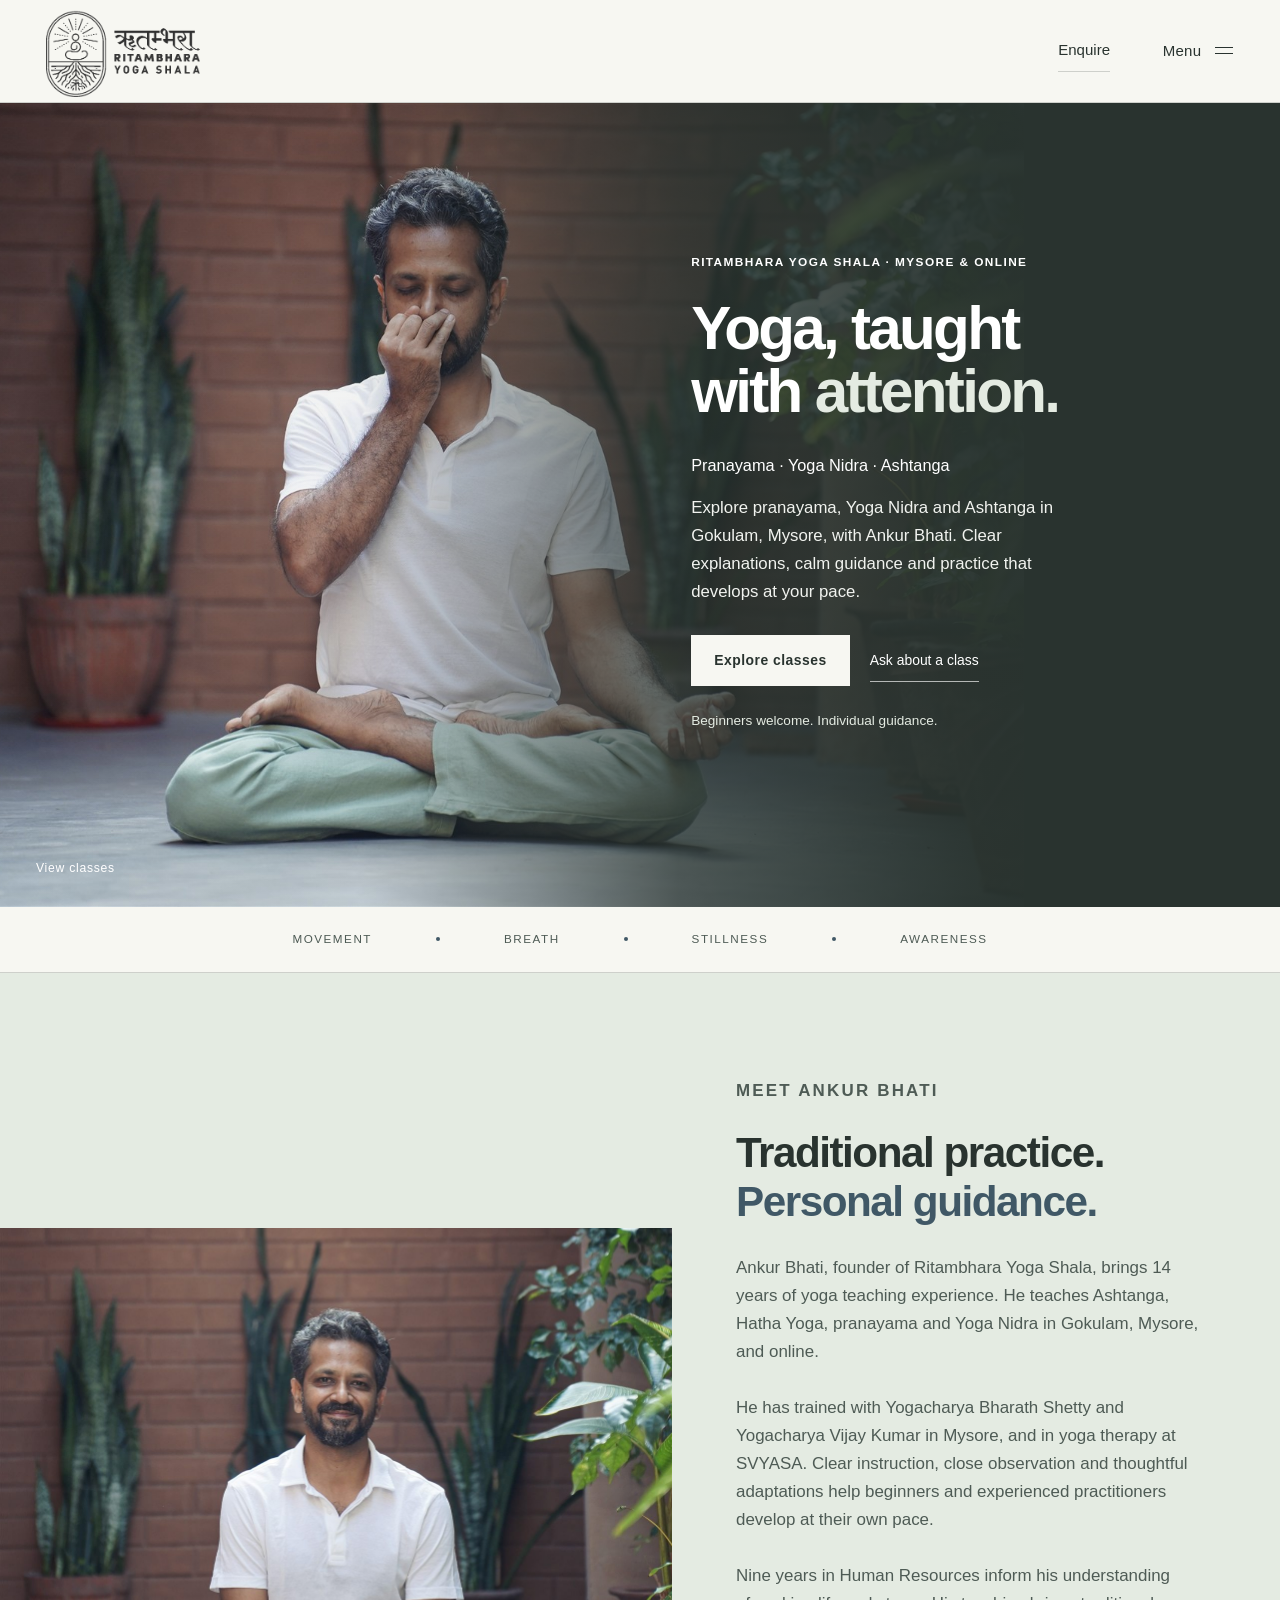
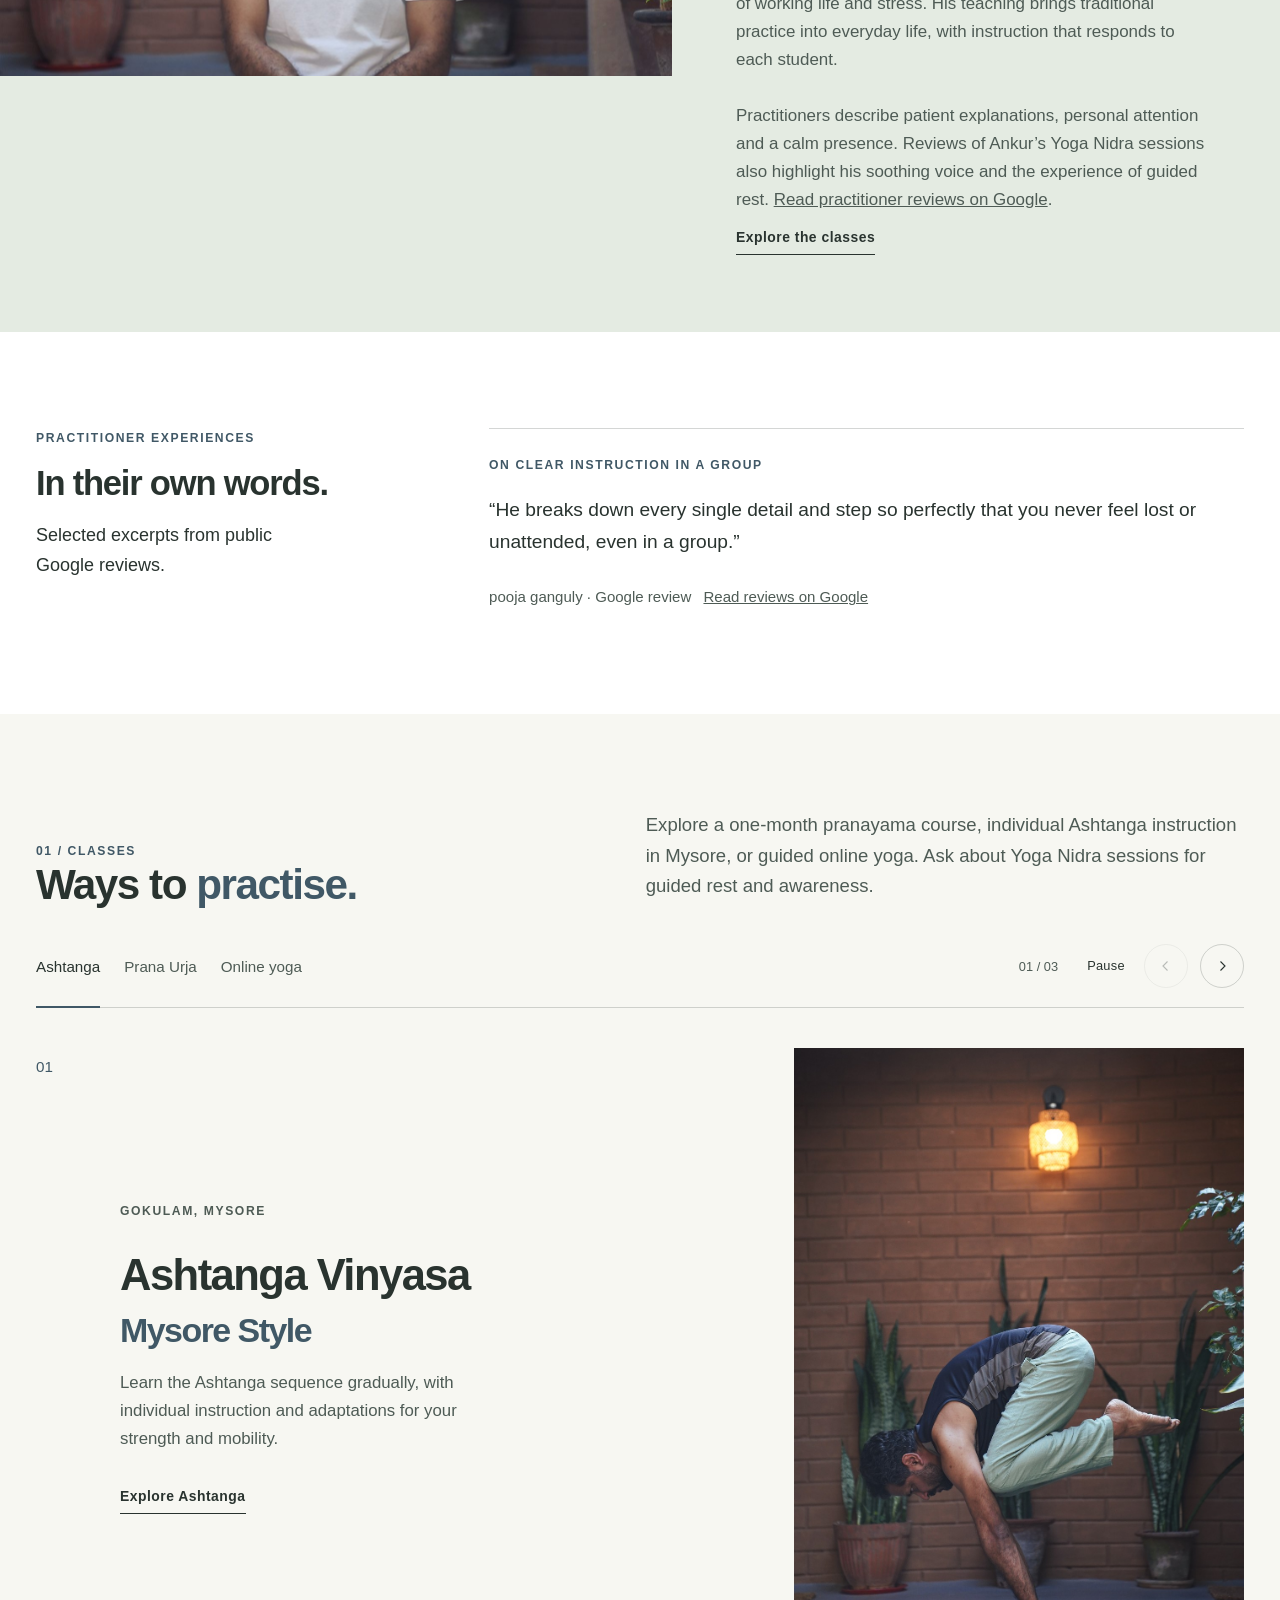
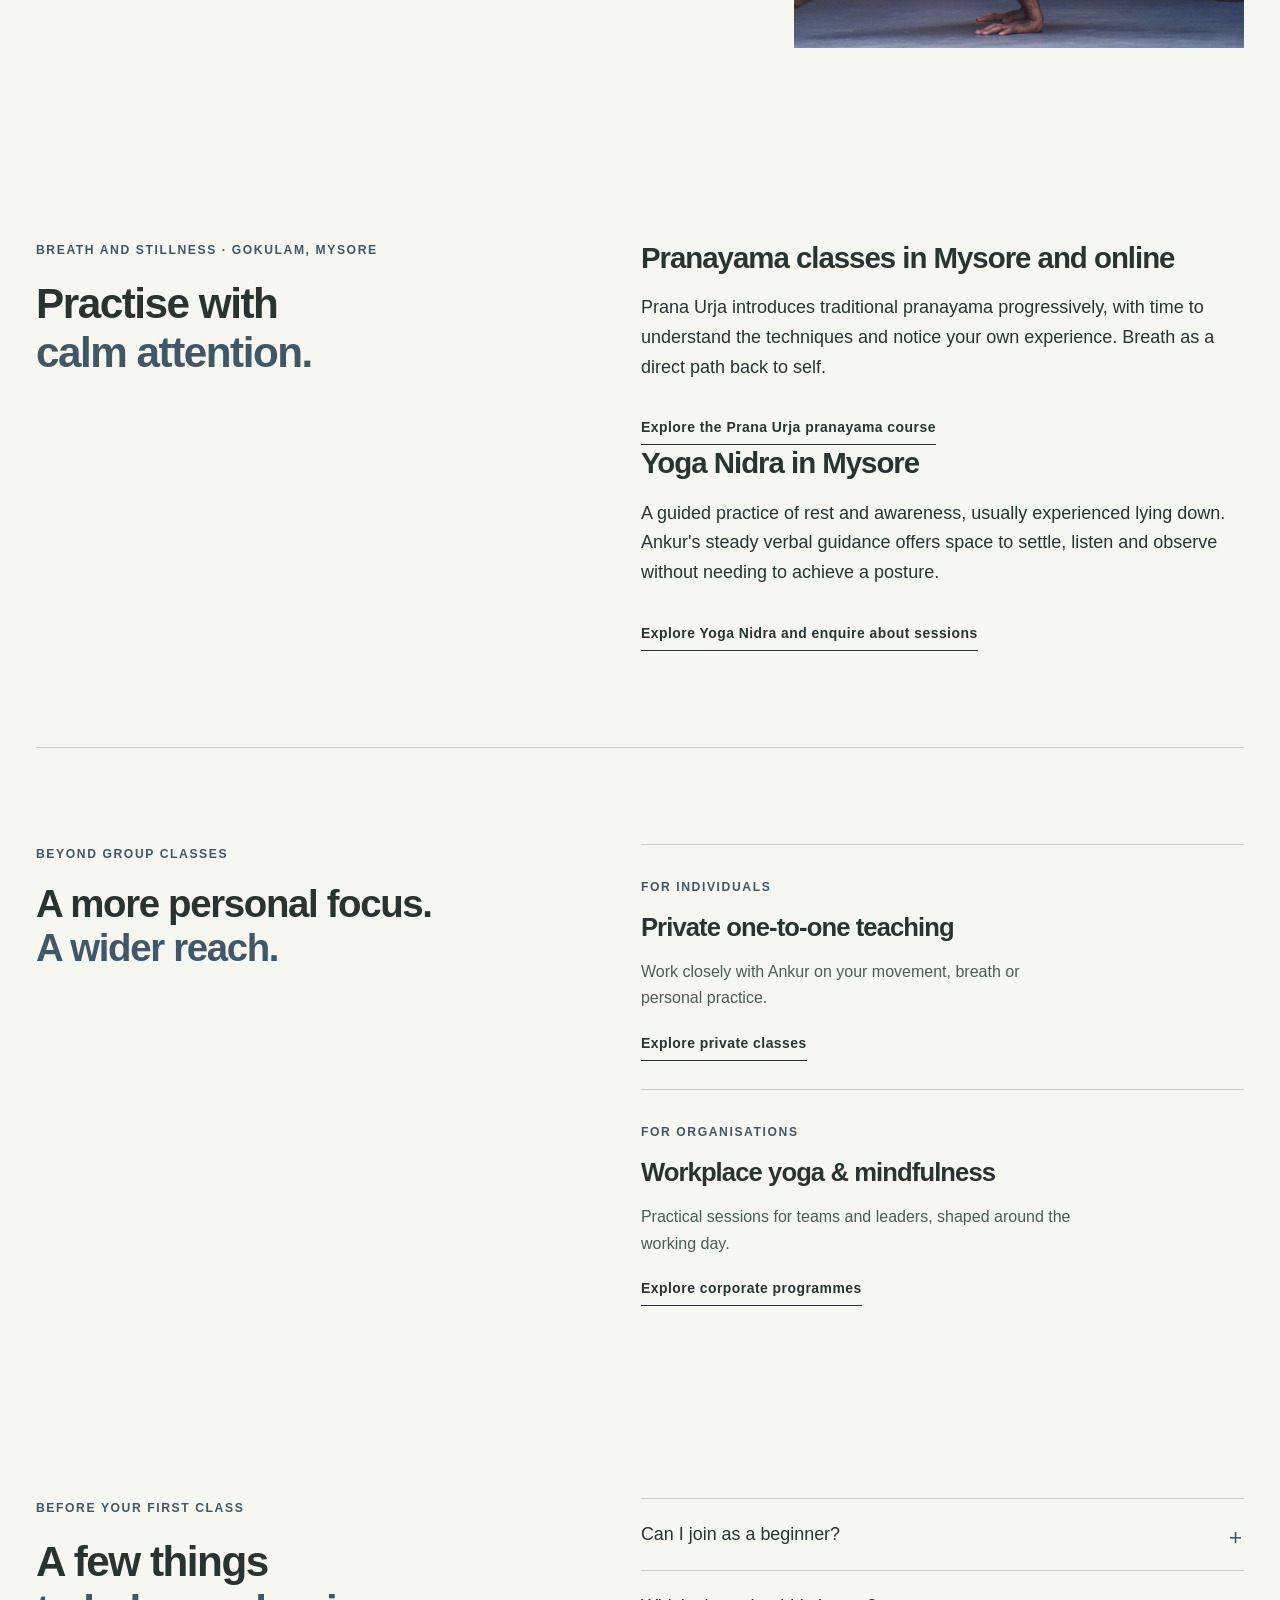
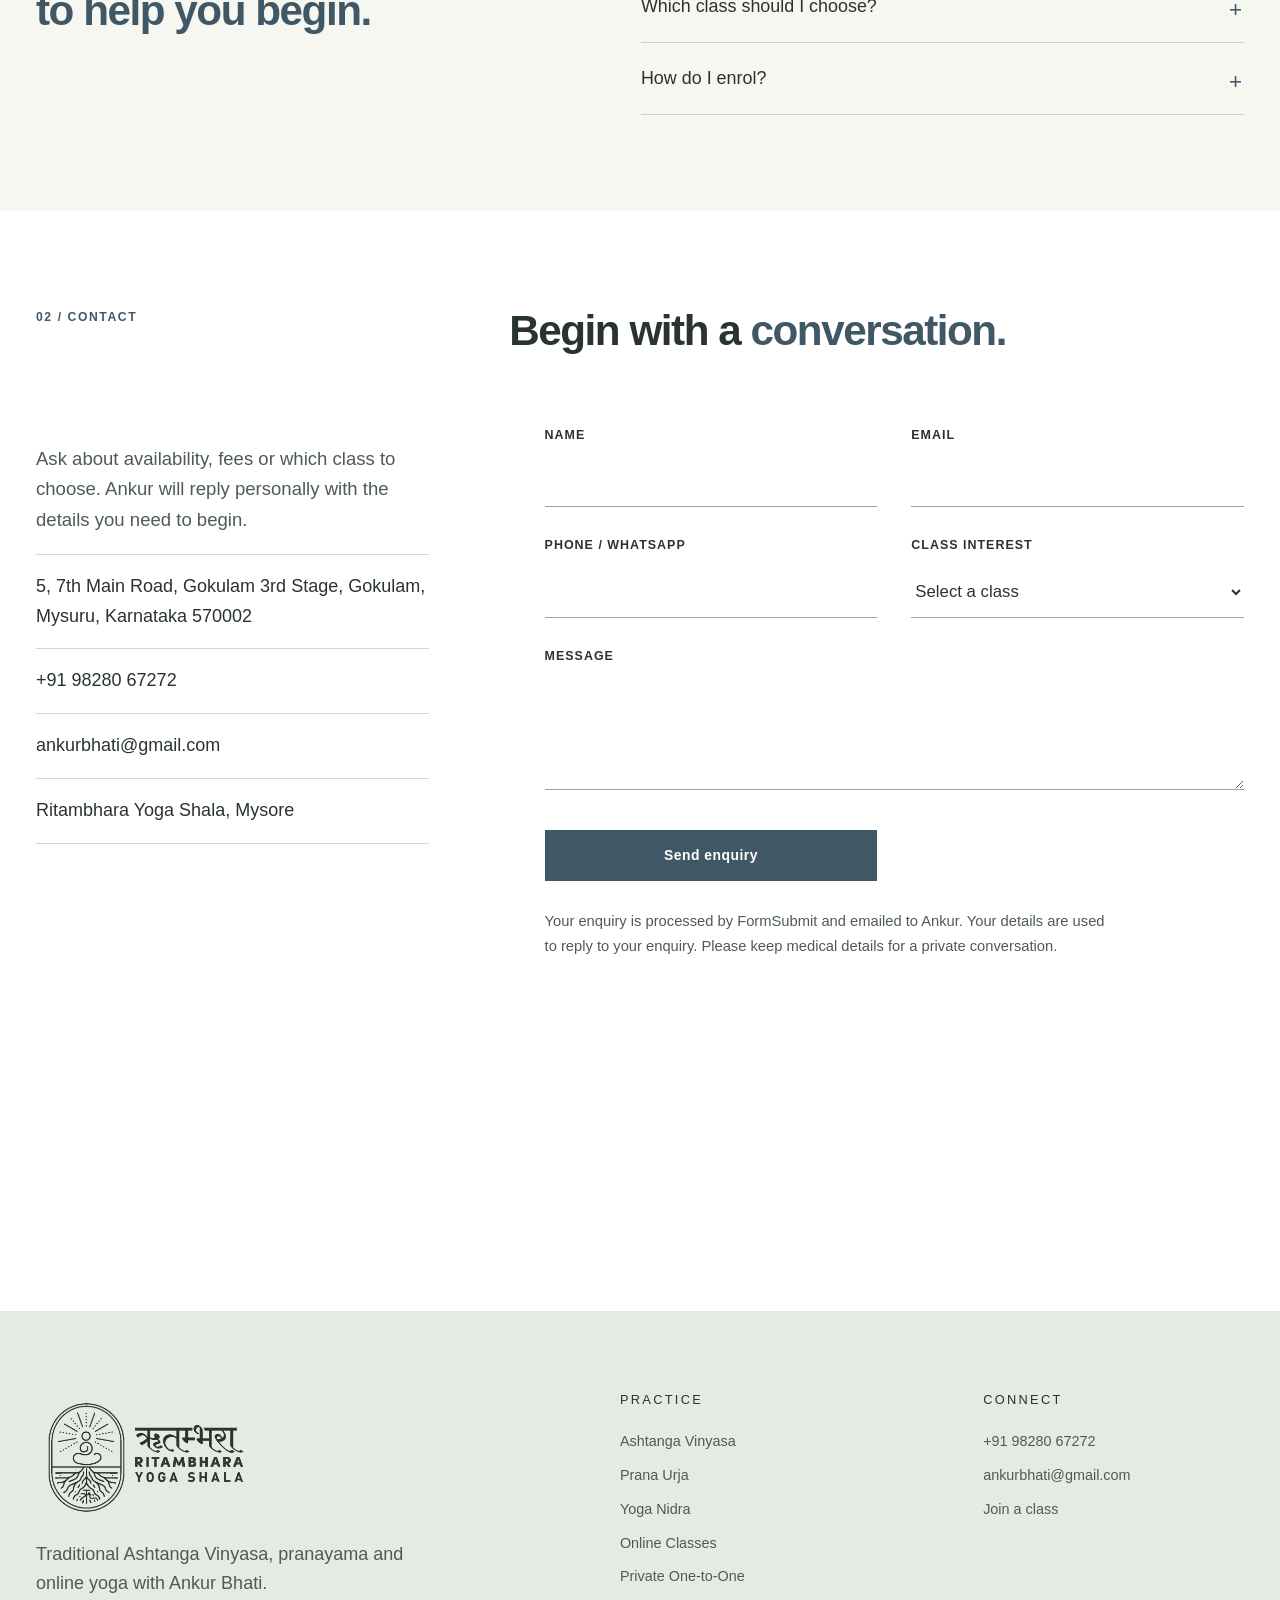
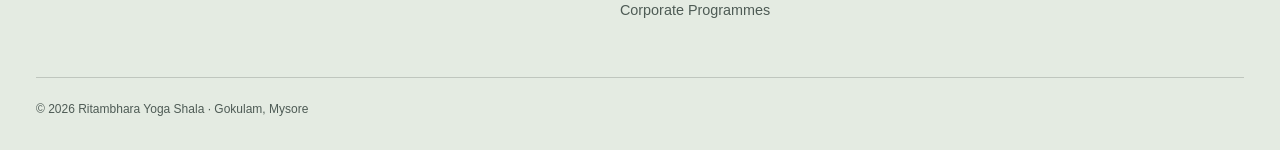
==== commit d7b3ef74: "Use original client logos and refine the integrated Corporate Wellness menu" ====
--- a/index.html
+++ b/index.html
@@ -18,7 +18,7 @@
   <meta name="twitter:card" content="summary_large_image">
   <link rel="icon" href="assets/favicon.jpg" type="image/jpeg">
   <link rel="stylesheet" href="styles.css?v=20261120a">
-  <link rel="stylesheet" href="refinements.css?v=20261120a">
+  <link rel="stylesheet" href="refinements.css?v=20261120b">
   <script type="application/ld+json">{"@context":"https://schema.org","@type":"ExerciseGym","@id":"https://ritambharayogashala.com/#shala","name":"Ritambhara Yoga Shala","url":"https://ritambharayogashala.com/","image":"https://ritambharayogashala.com/assets/pranayam.jpg","telephone":"+91-98280-67272","email":"ankurbhati@gmail.com","address":{"@type":"PostalAddress","streetAddress":"5, 7th Main Road, Gokulam 3rd Stage, Gokulam","addressLocality":"Mysuru","addressRegion":"Karnataka","postalCode":"570002","addressCountry":"IN"},"founder":{"@type":"Person","name":"Ankur Bhati"},"description":"Pranayama, Yoga Nidra, Ashtanga and live online yoga with calm, attentive guidance."}</script>
   <meta name="google-site-verification" content="cLzneivBTeiucFEfgPChWMV047EoPg-v-BKqGI-ej7E" />
 </head>
@@ -37,7 +37,7 @@
 <a href="online-classes.html">Online yoga</a>
 <a href="yoga-nidra.html">Yoga Nidra</a>
 <a href="private-classes.html">Private one-to-one</a>
-<a href="corporate-yoga.html">For organisations</a></div>
+<a href="corporate-yoga.html">Corporate Wellness</a></div>
         <div class="nav-secondary"><a href="index.html#teacher-title">Meet Ankur</a><a href="index.html#contact">Contact &amp; location</a><a class="nav-register" href="register.html">Ask about a class</a></div>
         <div class="nav-contact"><a href="tel:+919828067272">+91 98280 67272</a><span>Personal guidance. A considered practice.</span></div>
       </nav>
@@ -168,6 +168,6 @@
     </div>
     <p class="copyright">© 2026 Ritambhara Yoga Shala · Gokulam, Mysore</p>
   </footer>
-  <script src="site.js?v=20261120a"></script>
+  <script src="site.js?v=20261120b"></script>
 </body>
 </html>
--- a/refinements.css
+++ b/refinements.css
@@ -4,22 +4,28 @@
 .site-header .header-inner { min-height:var(--header-height); position:relative; }
 .header-actions { display:flex; align-items:center; gap:28px; }
 .header-enquiry { font-size:.94rem; font-weight:500; text-decoration:none; border-bottom:1px solid var(--line); padding-block:8px; }
-.site-header .nav-toggle { position:relative; z-index:55; display:inline-flex; align-items:center; justify-content:center; gap:14px; min-width:106px; min-height:48px; padding:8px 14px; border:1px solid var(--line); border-radius:3px; background:transparent; color:var(--ink); font-size:.94rem; font-weight:500; line-height:1.3; text-transform:none; letter-spacing:.015em; cursor:pointer; }
-.nav-toggle:hover,.nav-toggle[aria-expanded="true"] { background:#e4ebe2; }
+.site-header .nav-toggle { position:relative; z-index:55; display:inline-flex; align-items:center; justify-content:center; gap:14px; min-width:106px; min-height:48px; padding:8px 0 8px 14px; border:0; border-radius:0; background:transparent; color:var(--ink); font-size:.94rem; font-weight:500; line-height:1.3; text-transform:none; letter-spacing:.015em; cursor:pointer; }
+.site-header { transition:background-color 320ms ease,border-color 320ms ease; }
+.nav-open .site-header { background:#29332f; border-bottom-color:rgba(247,247,242,.16); }
+.nav-open .site-header .brand img { filter:grayscale(1) brightness(0) invert(1); }
+.nav-open .site-header .nav-toggle,.nav-open .header-enquiry { color:#f7f7f2; background:transparent; border-color:rgba(247,247,242,.4); }
+.nav-toggle:hover { color:#405866; }
+.nav-open .nav-toggle:hover { color:#dce7dd; }
 .menu-mark { display:grid; gap:5px; width:18px; }
 .menu-mark i { height:1px; background:currentColor; transition:transform 260ms ease; }
 .nav-toggle[aria-expanded="true"] .menu-mark i:first-child { transform:translateY(3px) rotate(45deg); }
 .nav-toggle[aria-expanded="true"] .menu-mark i:last-child { transform:translateY(-3px) rotate(-45deg); }
-.nav-backdrop { position:fixed; inset:var(--header-height) 0 0; z-index:51; background:rgba(24,36,31,.28); opacity:0; transition:opacity 280ms ease; }
+.nav-backdrop { position:fixed; inset:var(--header-height) 0 0; z-index:51; background:rgba(24,36,31,.34); backdrop-filter:blur(3px); opacity:0; transition:opacity 320ms ease; }
 .nav-backdrop.is-open { opacity:1; }
-.site-header .site-nav { position:fixed; inset:calc(var(--header-height) + 12px) max(24px,calc((100vw - 1280px)/2)) auto auto; z-index:54; display:block; width:min(500px,calc(100vw - 48px)); height:auto; max-height:calc(100svh - var(--header-height) - 28px); overflow-y:auto; overscroll-behavior:contain; padding:28px 32px 24px; background:#fbfcf9; border:1px solid var(--line); border-radius:4px; box-shadow:0 24px 70px rgba(24,36,31,.16); opacity:0; transform:translateY(-10px); transition:opacity 280ms ease,transform 360ms cubic-bezier(.22,1,.36,1); }
+.site-header .site-nav { position:fixed; inset:var(--header-height) 0 auto; z-index:54; display:grid; grid-template-columns:minmax(0,1.2fr) minmax(240px,.8fr); column-gap:clamp(48px,10vw,160px); row-gap:24px; width:100%; height:auto; max-height:calc(100svh - var(--header-height)); overflow-y:auto; overscroll-behavior:contain; padding:32px max(36px,calc((100vw - 1120px)/2)) 42px; background:#29332f; color:#f7f7f2; border:0; border-radius:0; box-shadow:none; opacity:0; transform:translateY(-6px); transition:opacity 320ms ease,transform 420ms cubic-bezier(.22,1,.36,1); }
 .site-header .site-nav.is-open { opacity:1; transform:translateY(0); }
-.nav-panel-heading { display:flex; flex-wrap:wrap; justify-content:space-between; gap:4px 16px; padding-bottom:18px; margin-bottom:20px; border-bottom:1px solid var(--line); font-size:.875rem; line-height:1.5; color:var(--muted); }
-.nav-group-label { margin:0 0 8px; color:var(--muted); font-size:.875rem; letter-spacing:.08em; text-transform:uppercase; }
-.site-header .site-nav a { display:flex; width:100%; min-height:44px; align-items:center; padding:9px 0; margin:0; border:0; border-radius:0; background:none; color:var(--ink); font-family:var(--sans); font-size:1.125rem; line-height:1.4; font-weight:500; text-align:left; letter-spacing:0; text-transform:none; text-decoration:none; opacity:0; transform:translateY(7px); transition:opacity 300ms ease,transform 360ms cubic-bezier(.22,1,.36,1),color 180ms ease; }
+.nav-panel-heading { grid-column:1/-1; display:flex; flex-wrap:wrap; justify-content:space-between; gap:4px 16px; padding-bottom:20px; margin:0; border-bottom:1px solid rgba(247,247,242,.2); font-size:.875rem; line-height:1.5; color:#c7d2c8; }
+.nav-group { grid-column:1; grid-row:2/4; }
+.nav-group-label { margin:0 0 12px; color:#c7d2c8; font-size:.875rem; letter-spacing:.1em; text-transform:uppercase; }
+.site-header .site-nav a { display:flex; width:fit-content; max-width:100%; min-height:44px; align-items:center; padding:9px 0; margin:0; border:0; border-radius:0; background:none; color:#f7f7f2; font-family:var(--sans); font-size:1.125rem; line-height:1.4; font-weight:400; text-align:left; letter-spacing:.01em; text-transform:none; text-decoration:none; opacity:0; transform:translateY(8px); transition:opacity 400ms ease,transform 450ms cubic-bezier(.22,1,.36,1),color 180ms ease; }
 .site-header .site-nav a::after { display:none; }
-.site-header .site-nav a:hover { color:#405866; text-decoration:underline; text-decoration-thickness:1px; text-underline-offset:5px; }
-.site-header .site-nav a[aria-current="page"] { color:#405866; text-decoration:underline; text-underline-offset:5px; }
+.site-header .site-nav a:hover { color:#c7d2c8; text-decoration:underline; text-decoration-thickness:1px; text-underline-offset:6px; }
+.site-header .site-nav a[aria-current="page"] { color:#c7d2c8; text-decoration:underline; text-underline-offset:6px; }
 .site-header .site-nav.is-open a { opacity:1; transform:translateY(0); }
 .site-nav.is-open .nav-group a:nth-of-type(1) { transition-delay:35ms; }
 .site-nav.is-open .nav-group a:nth-of-type(2) { transition-delay:65ms; }
@@ -28,13 +34,13 @@
 .site-nav.is-open .nav-group a:nth-of-type(5) { transition-delay:155ms; }
 .site-nav.is-open .nav-group a:nth-of-type(6) { transition-delay:185ms; }
 .site-nav.is-open .nav-group a:nth-of-type(7) { transition-delay:210ms; }
-.nav-secondary { display:grid; grid-template-columns:1fr 1fr; column-gap:20px; padding-top:16px; margin-top:16px; border-top:1px solid var(--line); }
+.nav-secondary { grid-column:2; grid-row:2; display:grid; grid-template-columns:1fr; align-content:start; gap:4px; padding:24px 0 0; margin:0; border:0; }
 .site-header .nav-secondary a { font-size:1rem; }
-.site-header .nav-secondary .nav-register { grid-column:1/-1; margin-top:10px; justify-content:center; min-height:46px; background:#29332f; color:#fff; font-size:.96rem; padding:11px 16px; }
-.site-header .nav-secondary .nav-register:hover { background:#405866; color:#fff; text-decoration:none; }
-.nav-contact { margin-top:16px; }
-.site-header .nav-contact a { font-size:.94rem; min-height:36px; color:var(--muted); }
-.nav-contact span { display:block; color:var(--muted); font-size:.875rem; }
+.site-header .nav-secondary .nav-register { grid-column:1/-1; margin-top:14px; justify-content:flex-start; min-height:46px; background:transparent; color:#f7f7f2; font-size:1rem; padding:9px 0; border-bottom:1px solid rgba(247,247,242,.55); }
+.site-header .nav-secondary .nav-register:hover { background:none; color:#c7d2c8; border-bottom-color:#c7d2c8; text-decoration:none; }
+.nav-contact { grid-column:2; grid-row:3; align-self:end; padding-top:20px; margin:0; border-top:1px solid rgba(247,247,242,.2); }
+.site-header .nav-contact a { font-size:.94rem; min-height:36px; color:#c7d2c8; }
+.nav-contact span { display:block; margin-top:6px; color:#c7d2c8; font-size:.875rem; }
 .site-header .site-nav:not(.is-open) a { transition-delay:0ms; }
 .field-hint { font-size:.9rem; line-height:1.5; color:var(--muted); margin:4px 0 0; }
 .service-hero { display:grid; grid-template-columns:1fr 1fr; align-items:stretch; }
@@ -60,13 +66,13 @@
 .corporate-hero h1 { margin-top:24px; font-size:clamp(2.8rem,5vw,5.4rem); line-height:1.1; }
 .corporate-hero-bottom { display:grid; grid-template-columns:1.2fr 1fr; align-items:end; gap:clamp(28px,8vw,110px); margin-top:40px; }
 .corporate-hero-bottom .lead { margin:0; font-size:1.15rem; }
-.client-section { padding-block:58px; border-bottom:1px solid var(--line); }
+.client-section.section { width:100%; padding:58px max(36px,calc((100vw - 1280px)/2)); background:#fff; border-bottom:1px solid var(--line); }
 .client-section-head { display:flex; justify-content:space-between; align-items:baseline; gap:24px; margin-bottom:32px; }
 .client-section h2 { margin:0; font-size:1.5rem; }
-.client-grid { list-style:none; padding:0; margin:0; display:grid; grid-template-columns:repeat(5,minmax(0,1fr)); column-gap:24px; }
-.client-grid li { min-width:0; display:flex; align-items:center; justify-content:center; padding:22px 10px; min-height:96px; border-top:1px solid var(--line); }
+.client-grid { list-style:none; padding:0; margin:0; display:grid; grid-template-columns:repeat(5,minmax(0,1fr)); gap:30px 36px; }
+.client-grid li { min-width:0; display:flex; align-items:center; justify-content:center; padding:18px 12px; min-height:96px; border:0; }
 .client-grid span { font-size:1.04rem; line-height:1.35; font-weight:600; color:#40504a; text-align:center; }
-.client-grid img { width:auto; height:auto; max-width:100%; max-height:52px; object-fit:contain; }
+.client-grid img { display:block; width:auto; height:auto; max-width:min(100%,174px); max-height:60px; object-fit:contain; }
 .corporate-formats { display:grid; grid-template-columns:1fr 1fr; gap:clamp(32px,8vw,110px); }
 .format-list { margin:0; }
 .format-list div { padding:24px 0; border-top:1px solid var(--line); }
@@ -105,17 +111,21 @@
 .review-list figcaption { margin-top:20px; color:var(--muted); font-size:.94rem; }
 .review-list figcaption a { display:inline-block; padding-block:8px; margin-left:8px; }
 @media(max-width:820px) {
+ .client-section.section { padding-inline:24px; }
  .site-header { --header-height:84px; }
  .site-header .brand { width:160px; }
  .header-actions { gap:16px; }
  .header-enquiry { font-size:.9rem; }
  .site-header .nav-toggle { min-width:94px; padding-inline:10px; gap:10px; }
- .site-header .site-nav { inset:calc(var(--header-height) + 8px) 16px auto; width:auto; padding:22px 24px; max-height:calc(100svh - var(--header-height) - 20px); }
+ .site-header .site-nav { inset:var(--header-height) 0 auto; width:100%; padding:24px; max-height:calc(100svh - var(--header-height)); grid-template-columns:1fr; gap:20px; }
+ .nav-group { grid-column:1; grid-row:2; }
+ .nav-secondary { grid-column:1; grid-row:3; grid-template-columns:1fr 1fr; gap:4px 20px; border-top:1px solid rgba(247,247,242,.2); }
+ .nav-contact { grid-column:1; grid-row:4; }
  .site-header .site-nav a { font-size:1.0625rem; min-height:44px; padding-block:8px; }
- .nav-panel-heading { margin-bottom:16px; padding-bottom:14px; font-size:.875rem; }
- .nav-secondary { padding-top:12px; margin-top:12px; }
+ .nav-panel-heading { margin:0; padding-bottom:16px; font-size:.875rem; }
+ .nav-secondary { padding-top:16px; margin:0; }
  .site-header .nav-secondary a { font-size:.95rem; }
- .nav-contact { margin-top:12px; }
+ .nav-contact { margin:0; padding-top:12px; }
  .nav-contact span { display:none; }
  .service-hero { grid-template-columns:1fr; }
  .service-hero-copy { width:var(--page); margin-inline:auto; padding:48px 0; }
@@ -129,7 +139,7 @@
  .corporate-hero-bottom { grid-template-columns:1fr; margin-top:28px; gap:24px; }
  .client-section-head { display:block; }
  .client-section h2 { margin-top:14px; }
- .client-grid { grid-template-columns:repeat(3,minmax(0,1fr)); gap:0 16px; }
+ .client-grid { grid-template-columns:repeat(3,minmax(0,1fr)); gap:24px 20px; }
  .client-grid li { min-height:84px; padding-inline:0; }
  .client-grid span { font-size:.94rem; }
  .corporate-enquiry-intro > p:not(.eyebrow) { max-width:60ch; }
@@ -137,17 +147,18 @@
  .review-list blockquote { font-size:1.0625rem; }
 }
 @media(max-width:560px) {
+ .client-section.section { padding-inline:20px; }
  .site-header .header-inner { gap:12px; }
  .site-header .brand { width:min(160px,42vw); }
  .header-enquiry { display:none; }
- .site-header .site-nav { padding:20px; }
+ .site-header .site-nav { padding:22px 20px 26px; }
  .nav-panel-heading { display:block; }
  .nav-panel-heading span { display:block; }
- .nav-panel-heading span:last-child { color:var(--muted); }
+ .nav-panel-heading span:last-child { color:#c7d2c8; }
  .corporate-enquiry .form-grid { grid-template-columns:minmax(0,1fr); gap:24px; }
  .checkbox-grid { grid-template-columns:1fr; gap:2px; }
  .corporate-enquiry button[type="submit"] { width:100%; }
- .client-grid { grid-template-columns:repeat(2,minmax(0,1fr)); gap:0 20px; }
+ .client-grid { grid-template-columns:repeat(2,minmax(0,1fr)); gap:24px 20px; }
  .service-hero h1 { font-size:2.35rem; }
  .service-hero .lead,.corporate-hero-bottom .lead { font-size:1.0625rem; }
 }
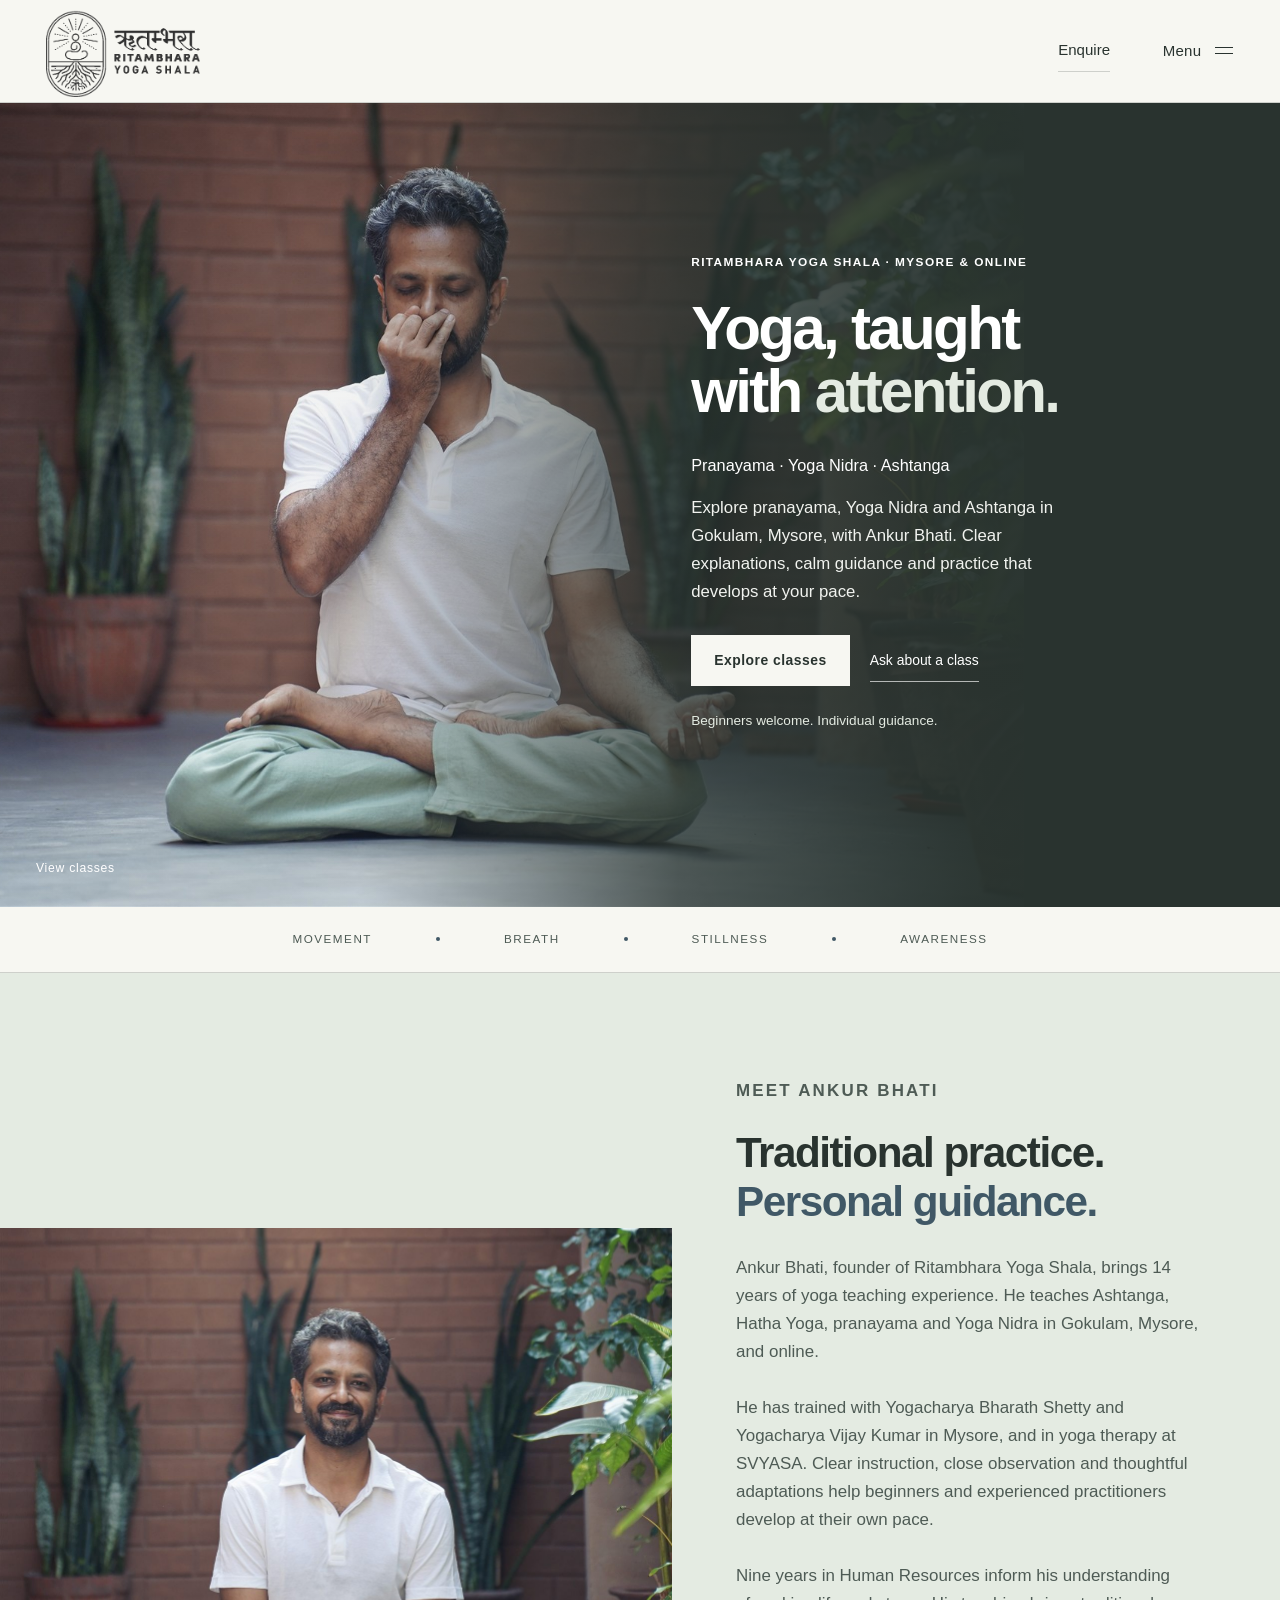
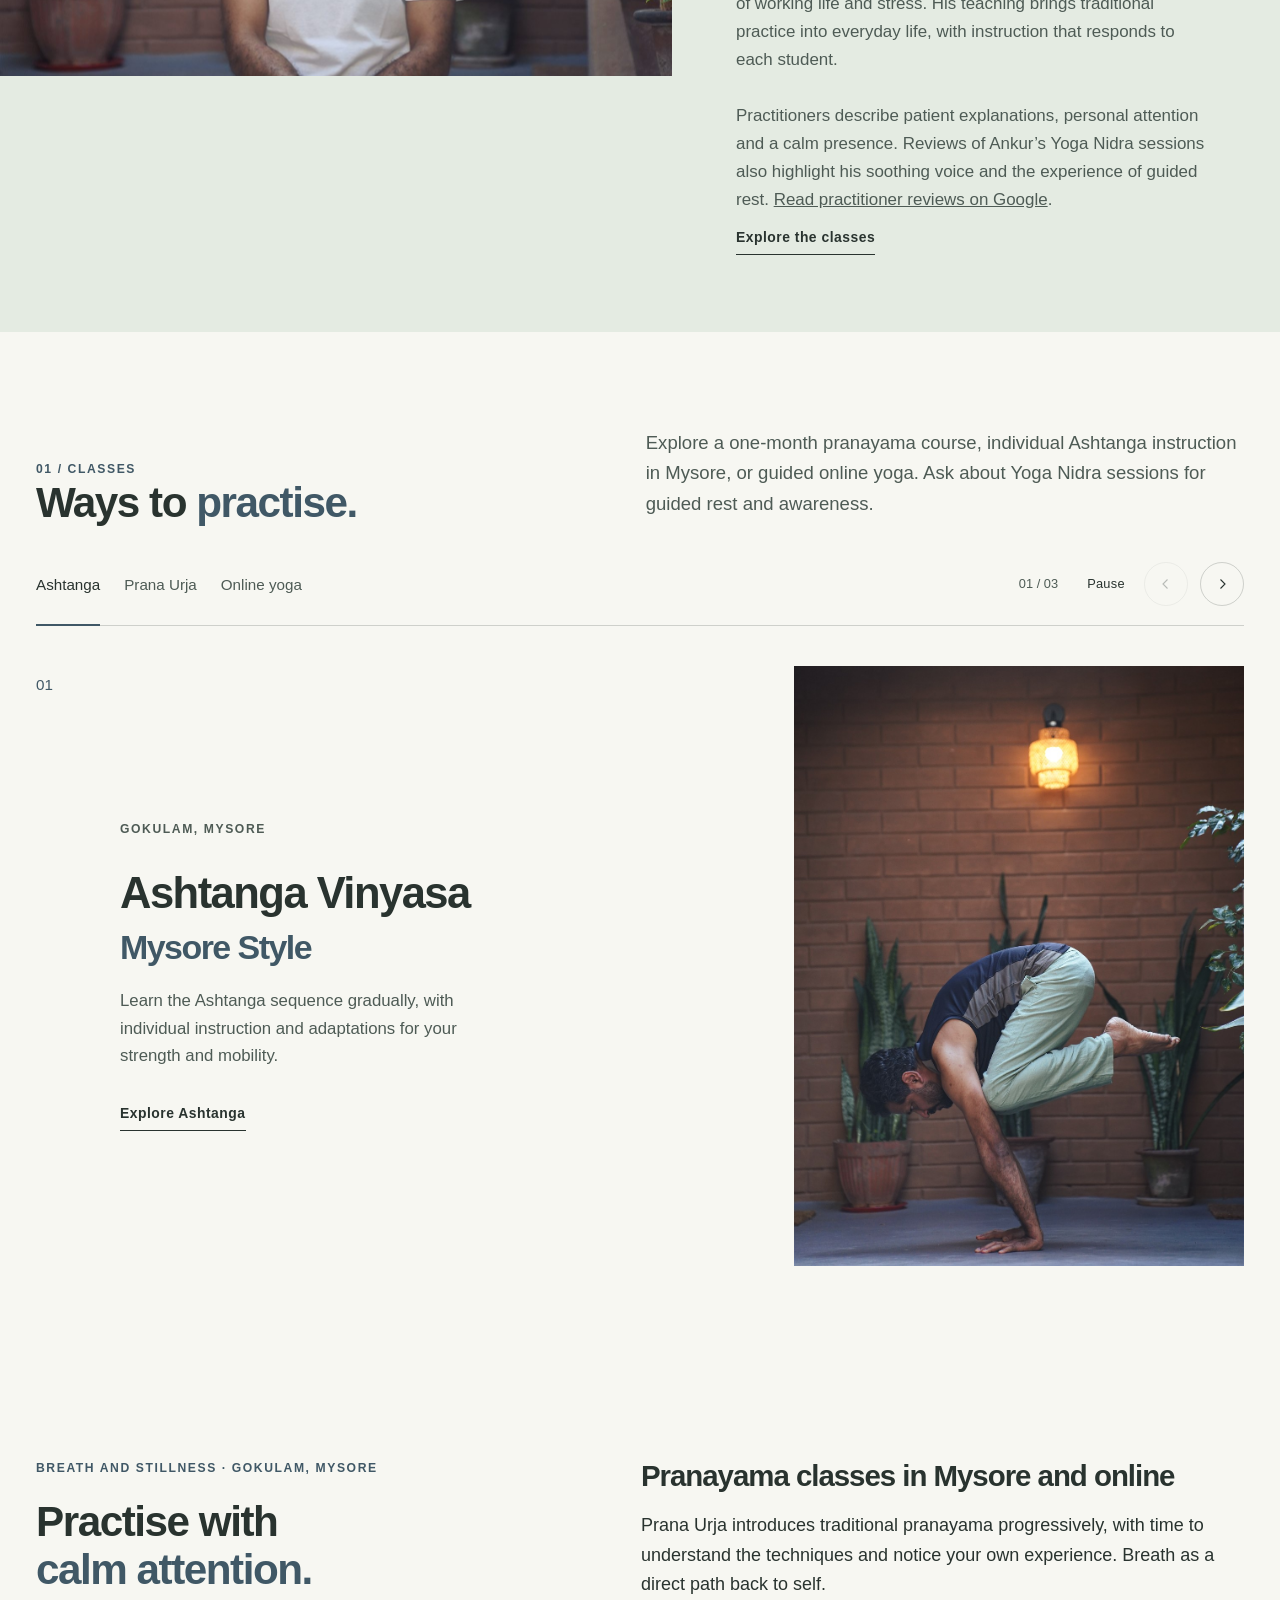
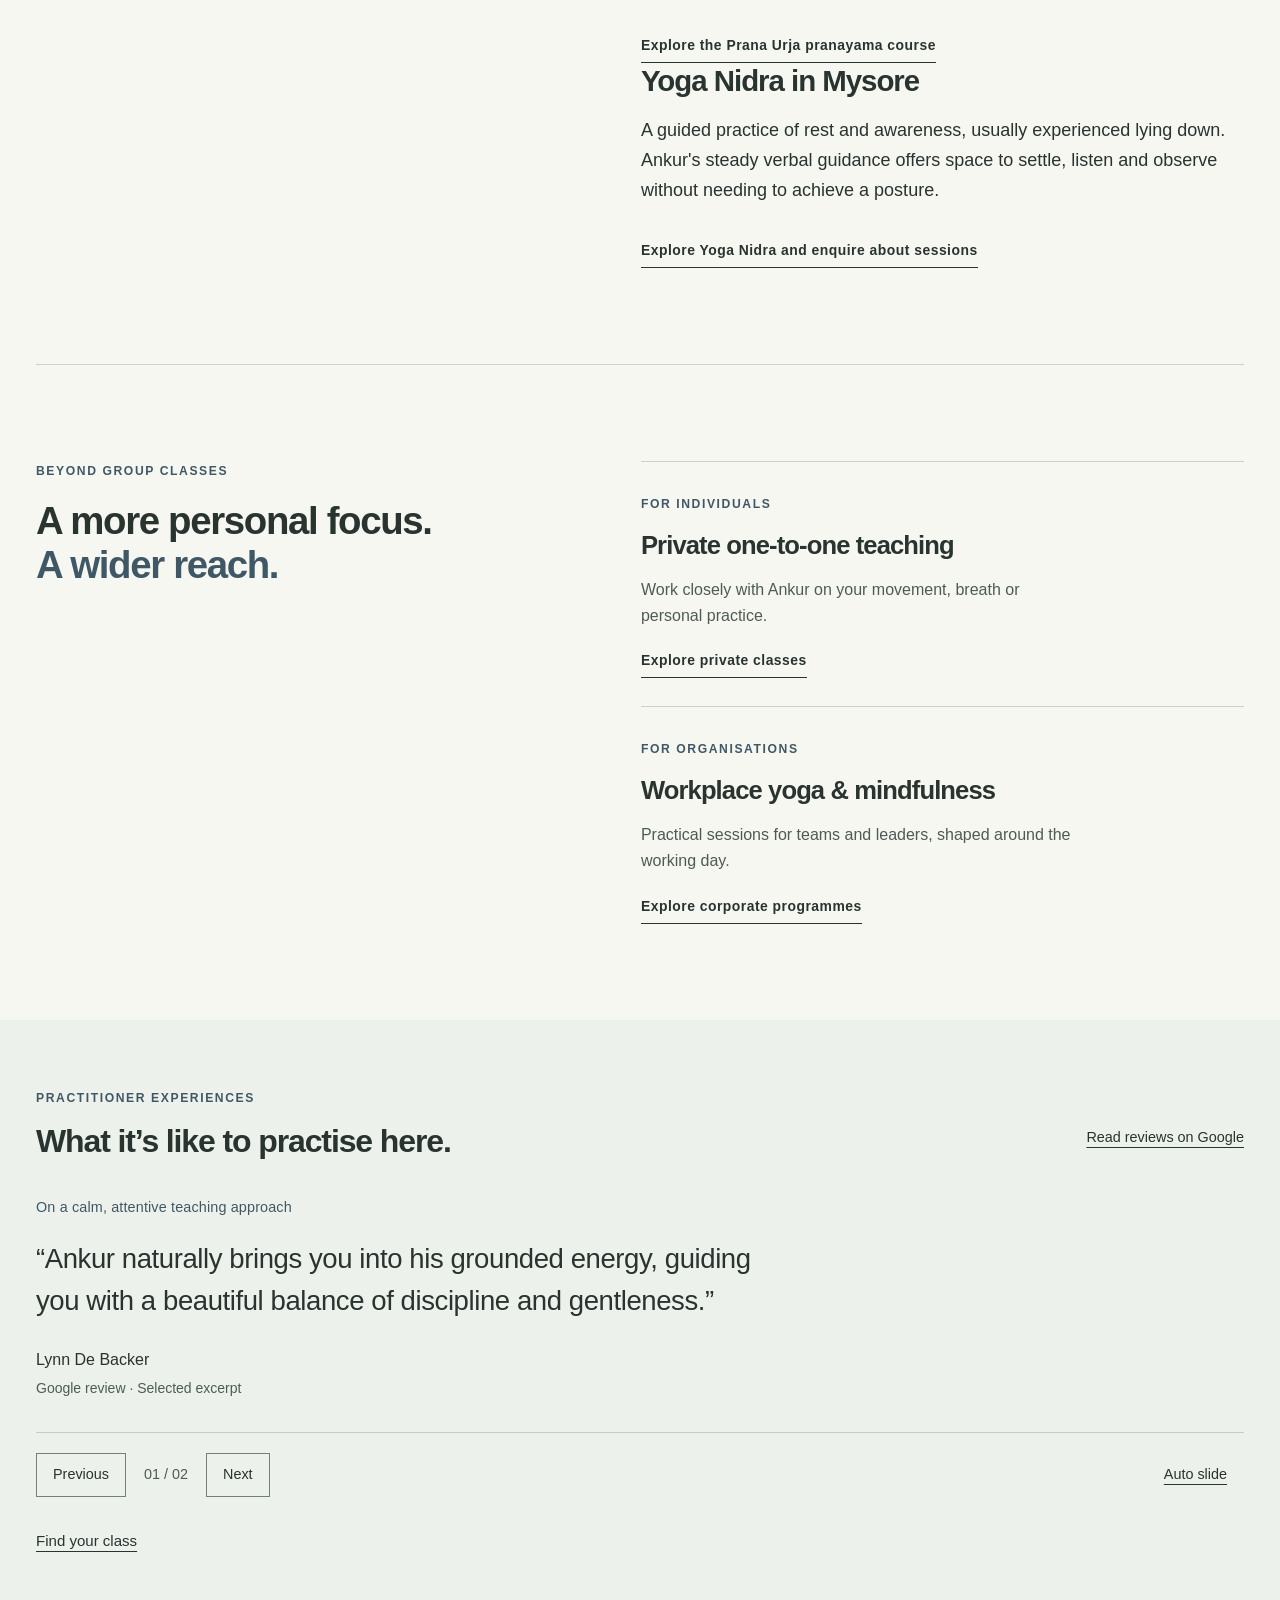
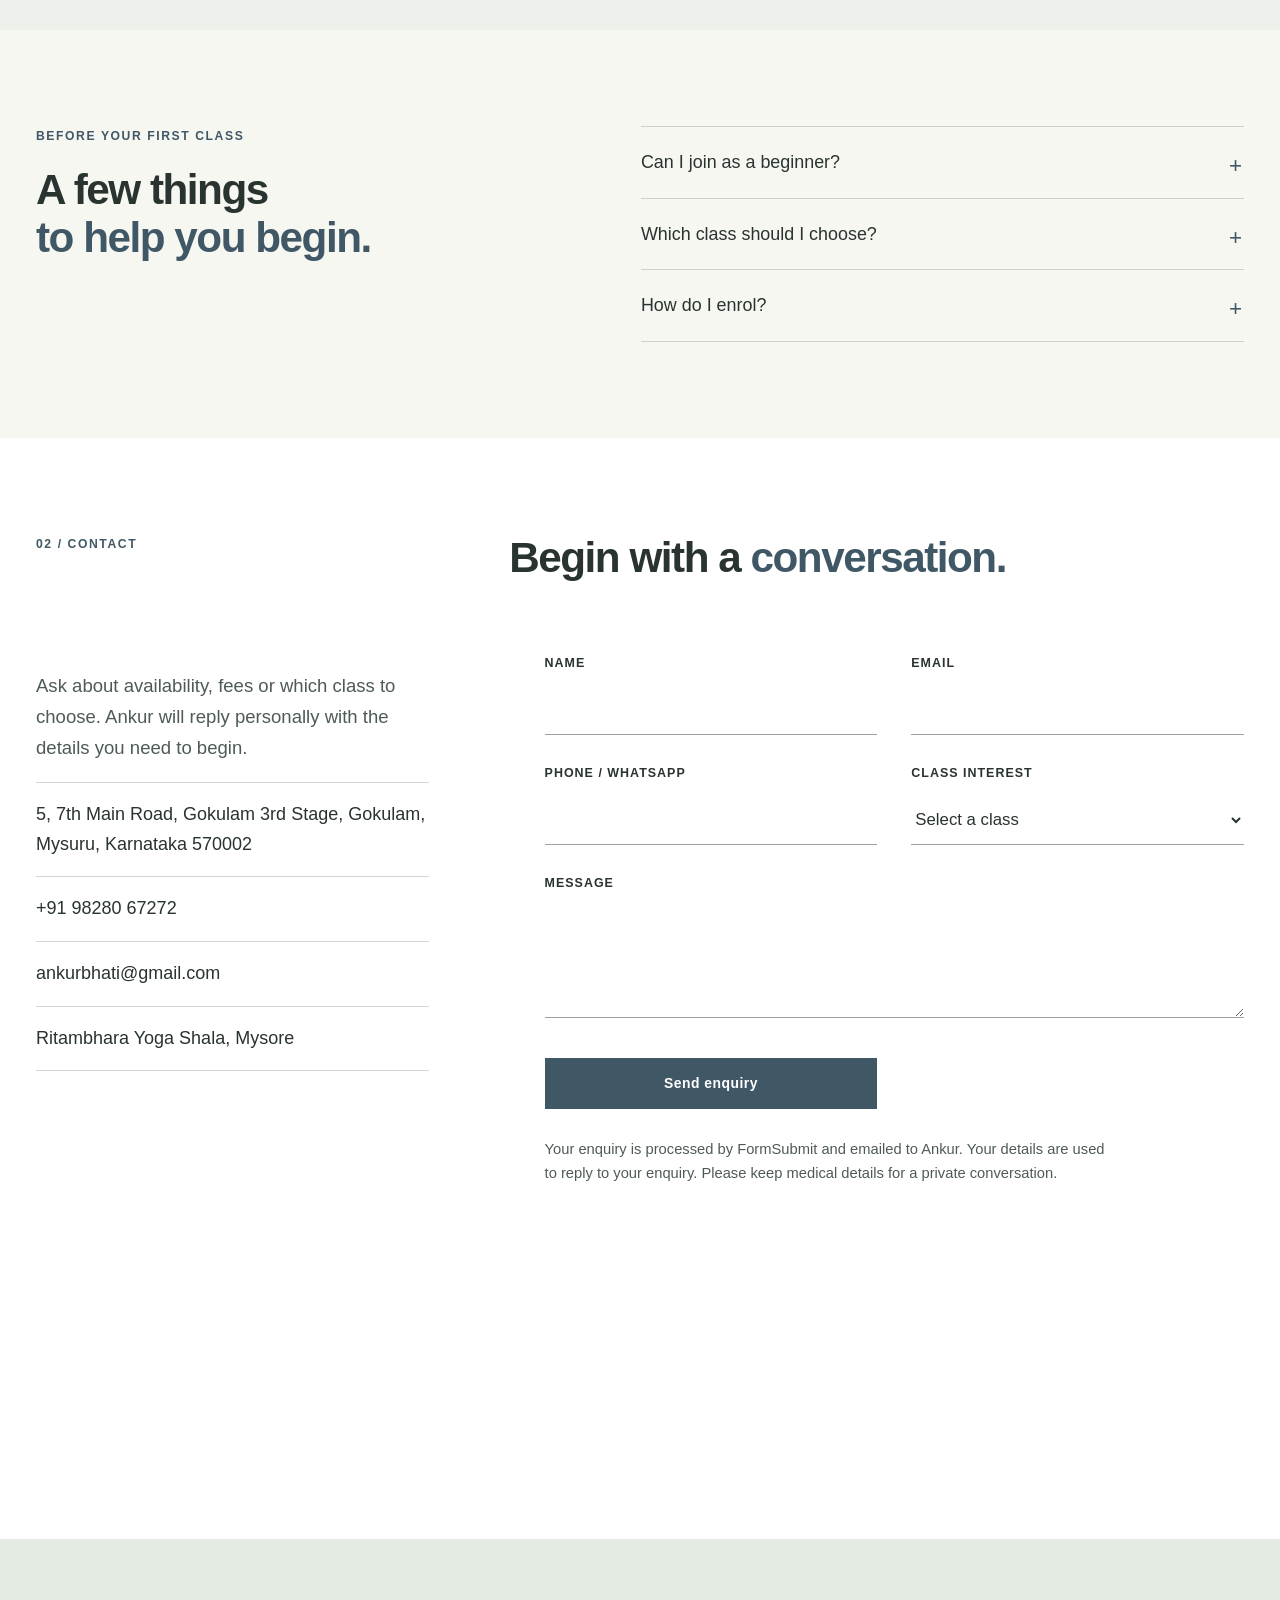
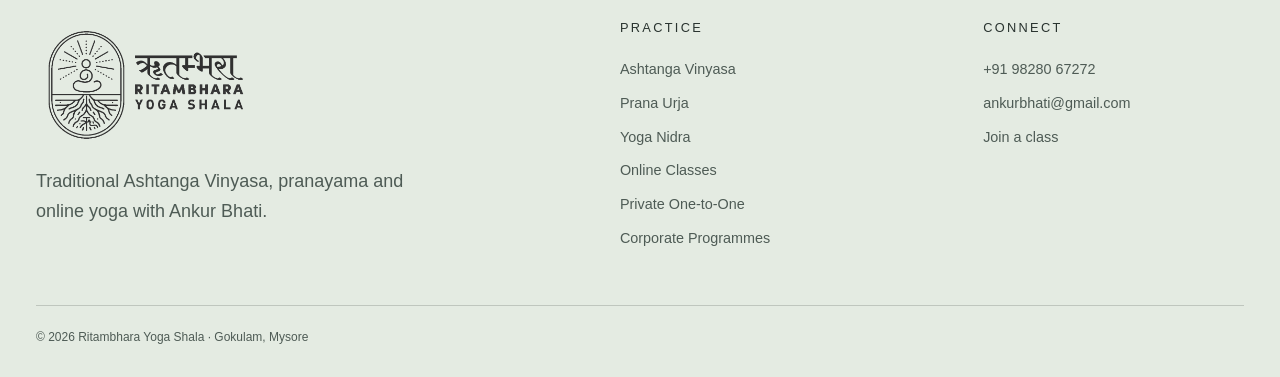
==== commit 2062e910: "Refine corporate wellness, programme enquiry and relevant practitioner review panels" ====
--- a/index.html
+++ b/index.html
@@ -18,7 +18,8 @@
   <meta name="twitter:card" content="summary_large_image">
   <link rel="icon" href="assets/favicon.jpg" type="image/jpeg">
   <link rel="stylesheet" href="styles.css?v=20261120a">
-  <link rel="stylesheet" href="refinements.css?v=20261120b">
+  <link rel="stylesheet" href="refinements.css?v=20261120c">
+  <link rel="stylesheet" href="experience.css?v=20261120d">
   <script type="application/ld+json">{"@context":"https://schema.org","@type":"ExerciseGym","@id":"https://ritambharayogashala.com/#shala","name":"Ritambhara Yoga Shala","url":"https://ritambharayogashala.com/","image":"https://ritambharayogashala.com/assets/pranayam.jpg","telephone":"+91-98280-67272","email":"ankurbhati@gmail.com","address":{"@type":"PostalAddress","streetAddress":"5, 7th Main Road, Gokulam 3rd Stage, Gokulam","addressLocality":"Mysuru","addressRegion":"Karnataka","postalCode":"570002","addressCountry":"IN"},"founder":{"@type":"Person","name":"Ankur Bhati"},"description":"Pranayama, Yoga Nidra, Ashtanga and live online yoga with calm, attentive guidance."}</script>
   <meta name="google-site-verification" content="cLzneivBTeiucFEfgPChWMV047EoPg-v-BKqGI-ej7E" />
 </head>
@@ -83,7 +84,7 @@
       </div>
     </section>
 
-    <!-- reviews:home:start --><section class="review-section" aria-labelledby="home-reviews-title"><div class="section"><div class="review-intro"><p class="eyebrow">Practitioner experiences</p><h2 id="home-reviews-title">In their own words.</h2><p>Selected excerpts from public Google reviews.</p></div><div class="review-list"><figure><p class="mini-label">On clear instruction in a group</p><blockquote><p>“He breaks down every single detail and step so perfectly that you never feel lost or unattended, even in a group.”</p></blockquote><figcaption>pooja ganguly · Google review <a href="https://www.google.com/maps/place/Ritambhara+Yoga+Shala+Mysore/data=!4m2!3m1!1s0x0:0xc29f479fd79b7db0" target="_blank" rel="noopener noreferrer">Read reviews on Google</a></figcaption></figure></div></div></section><!-- reviews:home:end -->
+    
     <section class="offerings class-carousel" id="classes" aria-roledescription="carousel" aria-label="Explore our classes">
       <div class="section">
         <div class="offerings-heading">
@@ -117,6 +118,7 @@
     </section>
 
     <section class="section personal-work" aria-labelledby="personal-work-title"><div><p class="eyebrow">Beyond group classes</p><h2 id="personal-work-title">A more personal focus.<br><em>A wider reach.</em></h2></div><div class="personal-work-links"><a href="private-classes.html"><span class="mini-label">For individuals</span><h3>Private one-to-one teaching</h3><p>Work closely with Ankur on your movement, breath or personal practice.</p><span class="text-link">Explore private classes</span></a><a href="corporate-yoga.html"><span class="mini-label">For organisations</span><h3>Workplace yoga &amp; mindfulness</h3><p>Practical sessions for teams and leaders, shaped around the working day.</p><span class="text-link">Explore corporate programmes</span></a></div></section>
+    <!-- reviews:home:start --><section class="review-section" data-review-carousel aria-roledescription="carousel" aria-labelledby="home-reviews-title"><div class="section"><div class="review-panel-head"><div><p class="eyebrow">Practitioner experiences</p><h2 id="home-reviews-title">What it’s like to practise here.</h2></div><a href="https://www.google.com/maps/place/Ritambhara+Yoga+Shala+Mysore/data=!4m2!3m1!1s0x0:0xc29f479fd79b7db0" target="_blank" rel="noopener noreferrer">Read reviews on Google</a></div><div class="review-track" id="home-review-track" tabindex="0" aria-label="Practitioner reviews; swipe or use the previous and next controls" aria-live="off"><figure class="review-slide" role="group" aria-roledescription="slide" aria-label="1 of 2"><div><p class="review-context">On a calm, attentive teaching approach</p><blockquote><p>“Ankur naturally brings you into his grounded energy, guiding you with a beautiful balance of discipline and gentleness.”</p></blockquote></div><figcaption>Lynn De Backer<span>Google review · Selected excerpt</span></figcaption></figure><figure class="review-slide" role="group" aria-roledescription="slide" aria-label="2 of 2"><div><p class="review-context">On support in asana and pranayama</p><blockquote><p>“He is very grounded, open-minded and constantly looking for the best way to support his students.”</p></blockquote></div><figcaption>Bharath Ranganathan<span>Google review · Selected excerpt</span></figcaption></figure></div><div class="review-controls" hidden><button class="review-previous" type="button" aria-label="Previous testimonial" aria-controls="home-review-track">Previous</button><span class="review-position">01 / 02</span><button class="review-next" type="button" aria-label="Next testimonial" aria-controls="home-review-track">Next</button><button class="review-play" type="button" aria-controls="home-review-track" aria-pressed="false">Auto slide</button></div><a class="review-next-step" href="register.html">Find your class</a></div></section><!-- reviews:home:end -->
     <section class="section first-visit" aria-labelledby="first-visit-title">
       <div><p class="eyebrow">Before your first class</p><h2 id="first-visit-title">A few things<br><em>to help you begin.</em></h2></div>
       <div class="first-visit-questions">
@@ -169,5 +171,6 @@
     <p class="copyright">© 2026 Ritambhara Yoga Shala · Gokulam, Mysore</p>
   </footer>
   <script src="site.js?v=20261120b"></script>
+  <script src="experience.js?v=20261120d"></script>
 </body>
 </html>
--- a/refinements.css
+++ b/refinements.css
@@ -17,7 +17,7 @@
 .nav-toggle[aria-expanded="true"] .menu-mark i:last-child { transform:translateY(-3px) rotate(-45deg); }
 .nav-backdrop { position:fixed; inset:var(--header-height) 0 0; z-index:51; background:rgba(24,36,31,.34); backdrop-filter:blur(3px); opacity:0; transition:opacity 320ms ease; }
 .nav-backdrop.is-open { opacity:1; }
-.site-header .site-nav { position:fixed; inset:var(--header-height) 0 auto; z-index:54; display:grid; grid-template-columns:minmax(0,1.2fr) minmax(240px,.8fr); column-gap:clamp(48px,10vw,160px); row-gap:24px; width:100%; height:auto; max-height:calc(100svh - var(--header-height)); overflow-y:auto; overscroll-behavior:contain; padding:32px max(36px,calc((100vw - 1120px)/2)) 42px; background:#29332f; color:#f7f7f2; border:0; border-radius:0; box-shadow:none; opacity:0; transform:translateY(-6px); transition:opacity 320ms ease,transform 420ms cubic-bezier(.22,1,.36,1); }
+.site-header .site-nav { position:fixed; inset:var(--header-height) 0 auto; z-index:54; display:grid; align-content:start; align-items:start; justify-content:stretch; justify-items:stretch; grid-template-columns:minmax(0,1.2fr) minmax(240px,.8fr); column-gap:clamp(48px,10vw,160px); row-gap:24px; width:100%; height:auto; max-height:calc(100svh - var(--header-height)); overflow-y:auto; overscroll-behavior:contain; padding:32px max(36px,calc((100vw - 1120px)/2)) 42px; background:#29332f; color:#f7f7f2; border:0; border-radius:0; box-shadow:none; opacity:0; transform:translateY(-6px); transition:opacity 320ms ease,transform 420ms cubic-bezier(.22,1,.36,1); }
 .site-header .site-nav.is-open { opacity:1; transform:translateY(0); }
 .nav-panel-heading { grid-column:1/-1; display:flex; flex-wrap:wrap; justify-content:space-between; gap:4px 16px; padding-bottom:20px; margin:0; border-bottom:1px solid rgba(247,247,242,.2); font-size:.875rem; line-height:1.5; color:#c7d2c8; }
 .nav-group { grid-column:1; grid-row:2/4; }
--- a/experience.css
+++ b/experience.css
@@ -0,0 +1,120 @@
+/* Practitioner stories and a concrete introduction to workplace practice. */
+.workplace-hero { display:grid; grid-template-columns:1.15fr .85fr; background:#e4ebe2; }
+.workplace-hero-copy { padding:clamp(48px,6vw,92px) clamp(24px,4.5vw,72px) clamp(48px,6vw,92px) max(36px,calc((100vw - 1280px)/2)); align-self:center; }
+.workplace-hero h1 { font-size:clamp(2.65rem,4.15vw,4.6rem); line-height:1.13; margin:24px 0; }
+.workplace-hero .lead { font-size:1.13rem; line-height:1.7; max-width:49ch; }
+.workplace-hero figure { margin:0; min-width:0; }
+.workplace-hero img { width:100%; height:100%; object-fit:cover; object-position:center 53%; }
+.workplace-actions { display:flex; align-items:center; flex-wrap:wrap; gap:20px 28px; margin:30px 0; }
+.workplace-credentials { font-size:.94rem; font-weight:500; padding-top:24px; border-top:1px solid var(--line); margin:0; }
+.workplace-credentials span { padding-inline:6px; }
+.workplace-intro,.workplace-audiences,.workplace-formats,.programme-finder,.breathing-layout { display:grid; grid-template-columns:.85fr 1.15fr; gap:clamp(32px,7vw,108px); }
+.workplace-intro h2,.workplace-section-head h2,.programme-finder h2,.breathing-copy h2,.workplace-formats h2 { font-size:clamp(2rem,3vw,3rem); line-height:1.18; margin:18px 0 24px; }
+.workplace-intro > div:last-child p { margin:0 0 22px; color:var(--muted); }
+.workplace-intro > div:last-child p:last-child { margin-bottom:0; }
+.workplace-practices { background:#fff; }
+.workplace-section-head > p:last-child { max-width:57ch; color:var(--muted); }
+.practice-editorial { display:grid; grid-template-columns:repeat(4,minmax(0,1fr)); gap:32px; margin-top:46px; }
+.practice-editorial article { padding-top:28px; border-top:1px solid var(--line); }
+.practice-editorial h3,.audience-rows h3,.planning-columns h3 { font-size:1.35rem; line-height:1.35; letter-spacing:-.02em; }
+.practice-editorial p,.audience-rows p,.planning-columns p { font-size:1rem; color:var(--muted); }
+.practice-editorial .practice-use { font-size:.9rem; padding-top:16px; margin-top:24px; border-top:1px solid var(--line); }
+.audience-rows article { border-top:1px solid var(--line); padding:26px 0; }
+.audience-rows article:first-child { padding-top:0; border:0; }
+.audience-rows p { margin:14px 0 0; }
+.programme-finder-wrap { background:#e4ebe2; }
+.programme-finder > div > p:last-child { max-width:39ch; color:var(--muted); }
+.finder-fields { display:grid; gap:24px; min-width:0; }
+.finder-fields label,.breath-settings label { display:block; font-size:.94rem; font-weight:500; line-height:1.5; margin-bottom:9px; }
+.finder-fields select,.breath-settings select { width:100%; min-height:48px; padding:12px 38px 12px 14px; border:1px solid #738277; border-radius:0; background-color:#f7f7f2; color:#29332f; font-size:1rem; }
+.finder-pair { display:grid; grid-template-columns:1fr 1fr; gap:20px; }
+.finder-pair > div { min-width:0; }
+.finder-result { border-block:1px solid var(--line); padding:24px 0; }
+.finder-result h3 { font-size:1.45rem; margin:0 0 12px; }
+.finder-result p { color:var(--muted); font-size:1rem; margin:0; }
+.finder-fields .button { justify-self:start; }
+.finder-fields .field-hint { max-width:56ch; }
+.programme-carried { grid-column:1/-1; background:#e4ebe2; border-left:2px solid #405866; padding:18px 22px; margin:0; font-size:1rem; }
+.breathing-experience { background:#29332f; color:#f7f7f2; }
+.breathing-copy .eyebrow { color:#c7d2c8; }
+.breathing-copy h2 em { color:#d2dfd4; }
+.breathing-copy > p { max-width:42ch; }
+.breathing-copy .breathing-note { font-size:.94rem; color:#d2dfd4; }
+.breathing-player { max-width:510px; width:100%; justify-self:end; min-width:0; }
+.breath-visual { position:relative; width:270px; height:270px; margin:0 auto 30px; display:grid; place-items:center; }
+.breath-orbit { position:absolute; width:100%; height:100%; border:1px solid #7b9183; border-radius:50%; }
+.breath-orb { position:absolute; width:100%; height:100%; border-radius:50%; background:radial-gradient(circle,rgba(208,226,207,.3),rgba(208,226,207,.05)); transform:scale(.68); will-change:transform; }
+.breath-display { z-index:1; text-align:center; }
+.breath-phase { display:block; font-size:1.2rem; font-weight:500; }
+.breath-tick { display:block; color:#d2dfd4; font-size:1rem; margin-top:10px; font-variant-numeric:tabular-nums; }
+.breath-settings { display:flex; gap:24px; justify-content:space-between; align-items:end; }
+.breath-settings > div { flex:1; }
+.breath-settings select { background:#29332f; color:#f7f7f2; border-color:#7b9183; }
+.breath-settings select:disabled { opacity:.7; }
+.breath-remaining { display:block; min-width:58px; text-align:right; padding-block:10px; font-size:1.35rem; font-variant-numeric:tabular-nums; }
+.breath-controls { display:flex; flex-wrap:wrap; align-items:center; gap:20px; margin-top:24px; }
+.breath-controls .button { background:#e4ebe2; border-color:#e4ebe2; color:#29332f; }
+.quiet-button { min-height:44px; border:0; border-bottom:1px solid currentColor; border-radius:0; background:transparent; color:inherit; padding:6px 0; font-size:.94rem; cursor:pointer; }
+.breath-status { min-height:3em; font-size:.9rem; color:#d2dfd4; margin:20px 0 0; }
+.breathing-experience :focus-visible { outline-color:#e4ebe2; }
+.workplace-formats > div p:last-child { color:var(--muted); }
+.workplace-planning { background:#e4ebe2; }
+.planning-columns { display:grid; grid-template-columns:repeat(3,minmax(0,1fr)); gap:42px; margin-top:40px; }
+.planning-columns article { border-top:1px solid var(--line); padding-top:24px; }
+.workplace-faq { border-bottom:1px solid var(--line); }
+/* Full-width, quiet proof between the programme explanation and the next step. */
+.review-section { background:#edf1eb; overflow:hidden; }
+.review-section .section { display:block; padding-block:68px; }
+.review-panel-head { display:flex; align-items:end; justify-content:space-between; gap:32px; margin-bottom:32px; }
+.review-panel-head h2 { font-size:clamp(1.7rem,2.5vw,2.5rem); line-height:1.2; margin:14px 0 0; max-width:26ch; }
+.review-panel-head > a { flex-shrink:0; font-size:.9rem; text-underline-offset:5px; padding-block:10px; }
+.review-track { display:grid; grid-auto-flow:column; grid-auto-columns:100%; gap:40px; overflow-x:auto; overscroll-behavior-x:contain; scroll-snap-type:x mandatory; scrollbar-width:thin; scrollbar-color:#7b9183 transparent; scroll-behavior:smooth; padding-bottom:18px; }
+.review-track:focus-visible { outline-offset:-2px; }
+.review-slide { scroll-snap-align:start; min-width:0; margin:0; padding:4px 0 0; display:flex; flex-direction:column; justify-content:space-between; }
+.review-slide blockquote { font-size:clamp(1.3rem,2.15vw,2rem); line-height:1.52; font-weight:400; letter-spacing:-.015em; margin:0; max-width:51ch; }
+.review-slide blockquote p { margin:0; }
+.review-slide .review-context { margin:0 0 18px; color:#405866; font-size:.9rem; font-weight:500; letter-spacing:.01em; }
+.review-slide figcaption { margin:26px 0 0; font-size:1rem; font-weight:500; }
+.review-slide figcaption span { display:block; font-size:.875rem; color:var(--muted); font-weight:400; margin-top:3px; }
+.review-controls { display:flex; align-items:center; flex-wrap:wrap; gap:12px; border-top:1px solid var(--line); padding-top:20px; margin-top:14px; }
+.review-controls button { min-height:44px; border:1px solid #738277; background:transparent; border-radius:0; color:#29332f; padding:9px 16px; cursor:pointer; font-size:.9rem; }
+.review-controls button:hover { background:#dde5da; }
+.review-controls .review-play { margin-left:auto; border-color:transparent; text-decoration:underline; text-underline-offset:5px; }
+.review-position { margin:0 6px; font-size:.9rem; color:var(--muted); font-variant-numeric:tabular-nums; }
+.review-next-step { display:inline-block; font-size:.94rem; margin-top:24px; text-underline-offset:5px; padding-block:8px; }
+@media(min-width:1000px) { .review-slide { padding-right:48px; } .review-slide blockquote { max-width:49ch; } }
+@media(max-width:1000px) { .practice-editorial { grid-template-columns:repeat(2,minmax(0,1fr)); gap:28px 36px; } .workplace-hero h1 { font-size:clamp(2.5rem,4.8vw,3.4rem); } }
+@media(max-width:820px) {
+ .workplace-hero { grid-template-columns:1fr; }
+ .workplace-hero-copy { width:var(--page); margin-inline:auto; padding:48px 0 40px; }
+ .workplace-hero figure { aspect-ratio:5/4; max-height:490px; }
+ .workplace-hero img { object-position:center 55%; }
+ .workplace-intro,.workplace-audiences,.workplace-formats,.programme-finder,.breathing-layout { grid-template-columns:1fr; gap:30px; }
+ .workplace-intro h2,.workplace-section-head h2,.programme-finder h2,.breathing-copy h2,.workplace-formats h2 { margin-top:14px; }
+ .programme-finder > div > p:last-child,.breathing-copy > p { max-width:60ch; }
+ .breathing-player { justify-self:start; max-width:510px; }
+ .planning-columns { gap:24px; }
+ .review-section .section { padding-block:48px; }
+ .review-panel-head { display:block; margin-bottom:24px; }
+ .review-panel-head > a { display:inline-block; margin-top:12px; }
+ .review-controls { gap:8px; }
+}
+@media(max-width:560px) {
+ .workplace-hero h1 { font-size:2.5rem; }
+ .workplace-hero .lead { font-size:1.0625rem; }
+ .workplace-actions { align-items:start; flex-direction:column; gap:16px; }
+ .workplace-credentials { max-width:28ch; line-height:1.7; }
+ .practice-editorial,.planning-columns,.finder-pair { grid-template-columns:1fr; }
+ .practice-editorial { margin-top:32px; }
+ .practice-editorial article { padding-top:22px; }
+ .practice-editorial .practice-use { margin-top:18px; }
+ .breath-visual { width:230px; height:230px; margin-bottom:26px; }
+ .breath-settings { gap:16px; }
+ .breath-controls { gap:16px; }
+ .review-track { gap:24px; }
+ .review-slide blockquote { font-size:1.3rem; }
+ .review-controls button { padding-inline:12px; }
+ .review-position { margin-inline:0; }
+ .review-controls .review-play { margin-left:auto; }
+}
+@media(prefers-reduced-motion:reduce) { .review-track { scroll-behavior:auto; } .breath-orb { transform:none !important; will-change:auto; } }
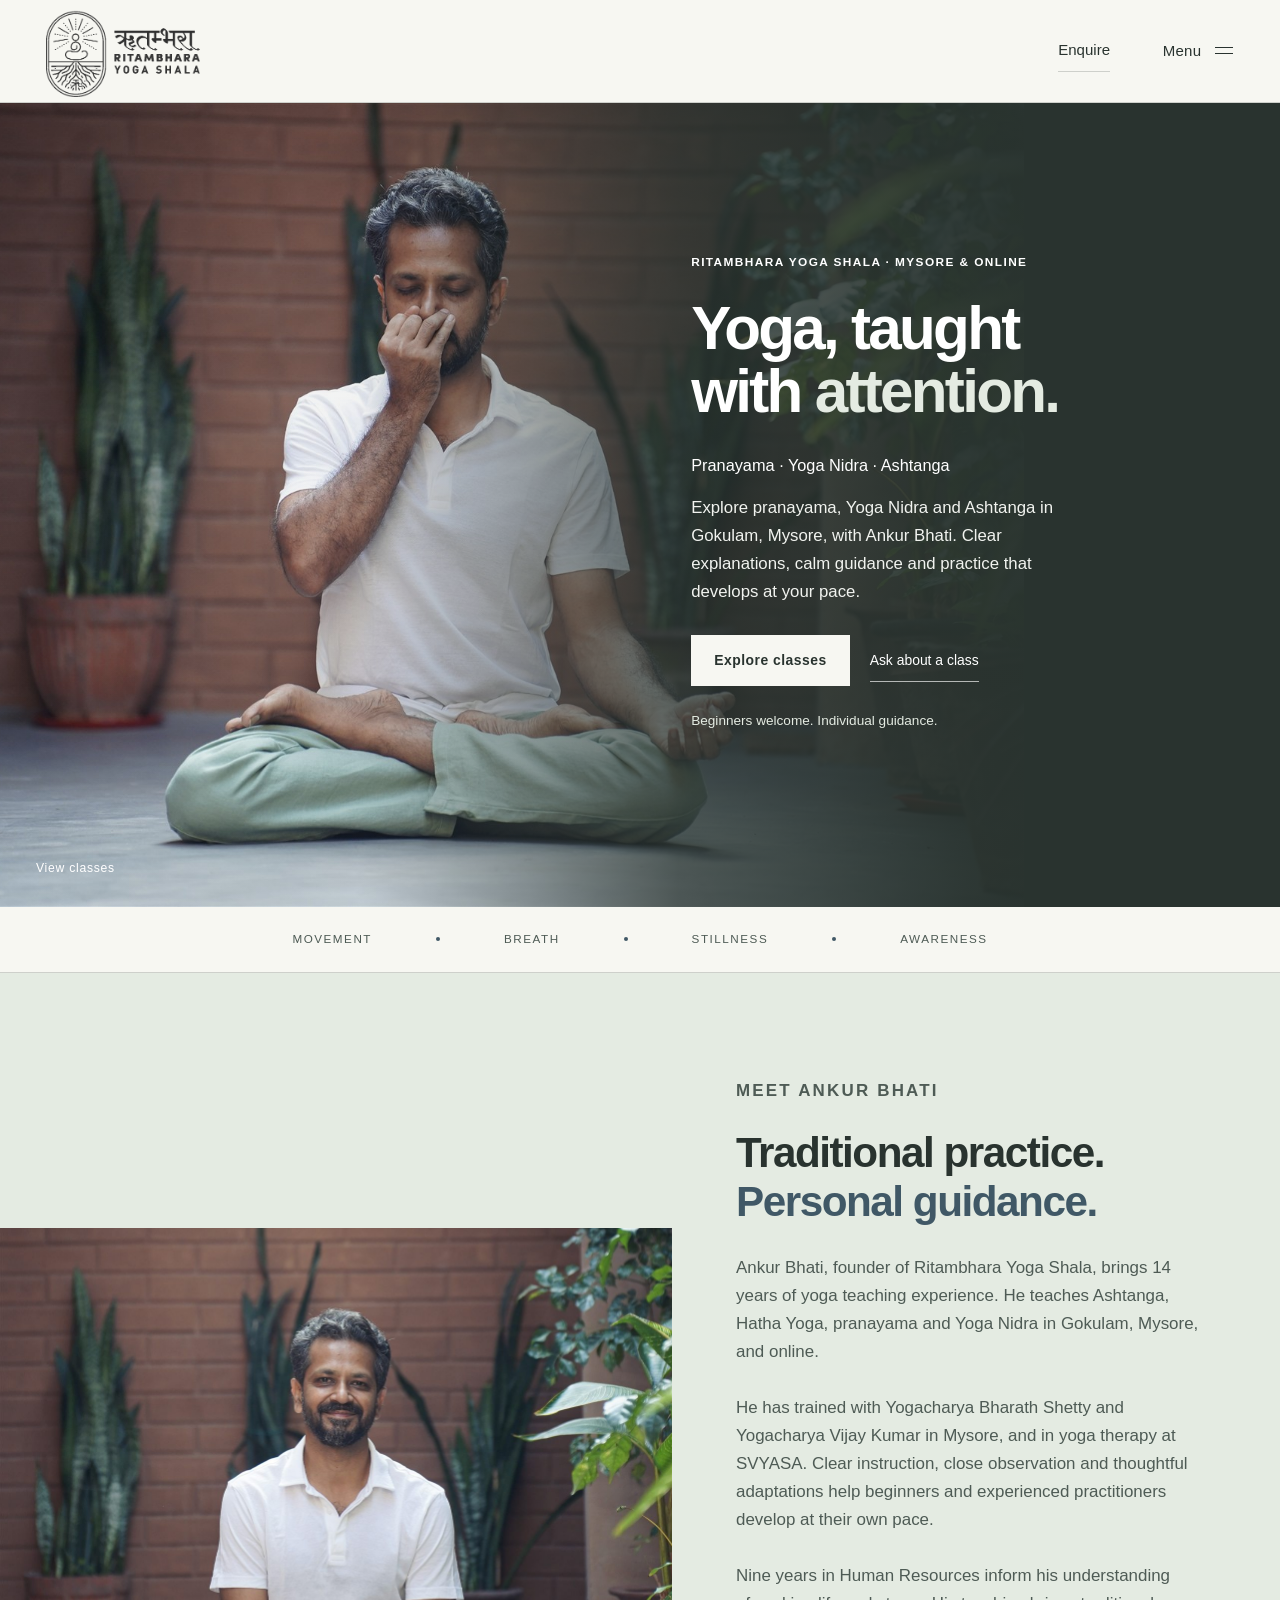
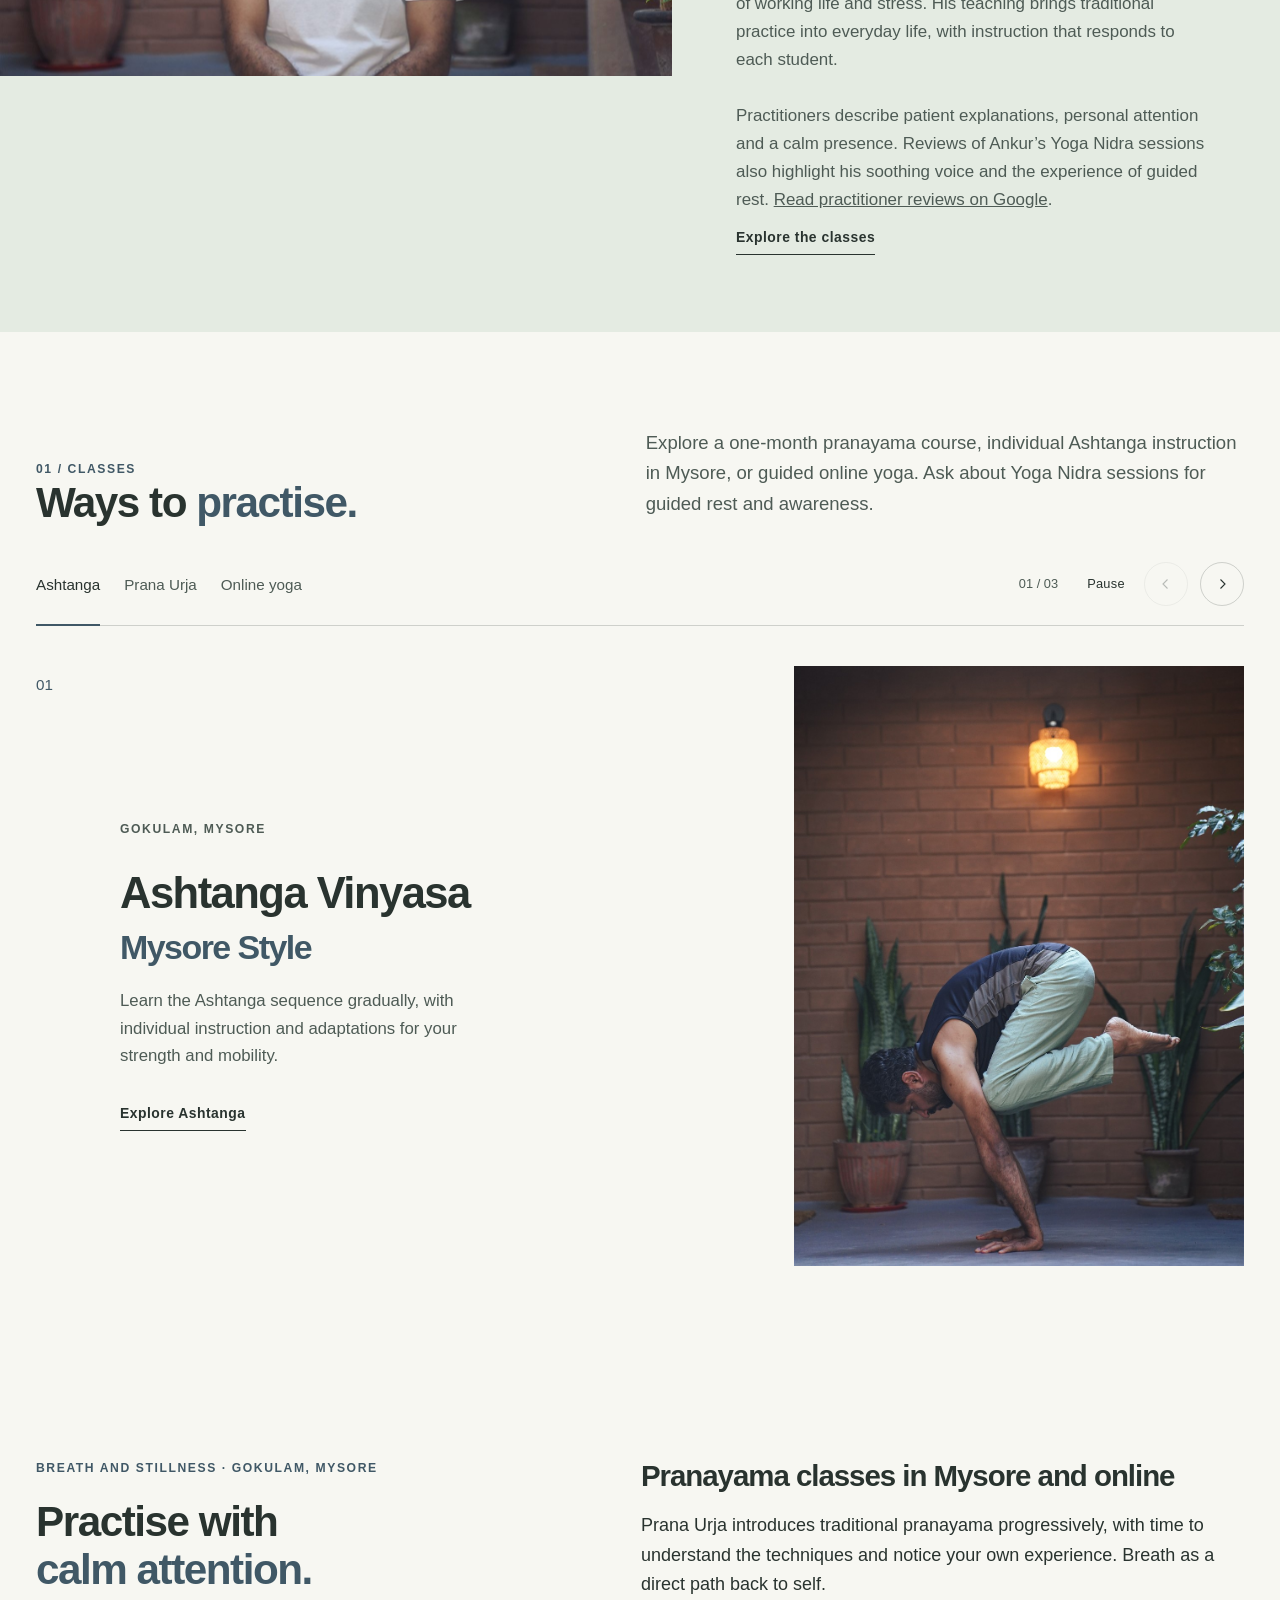
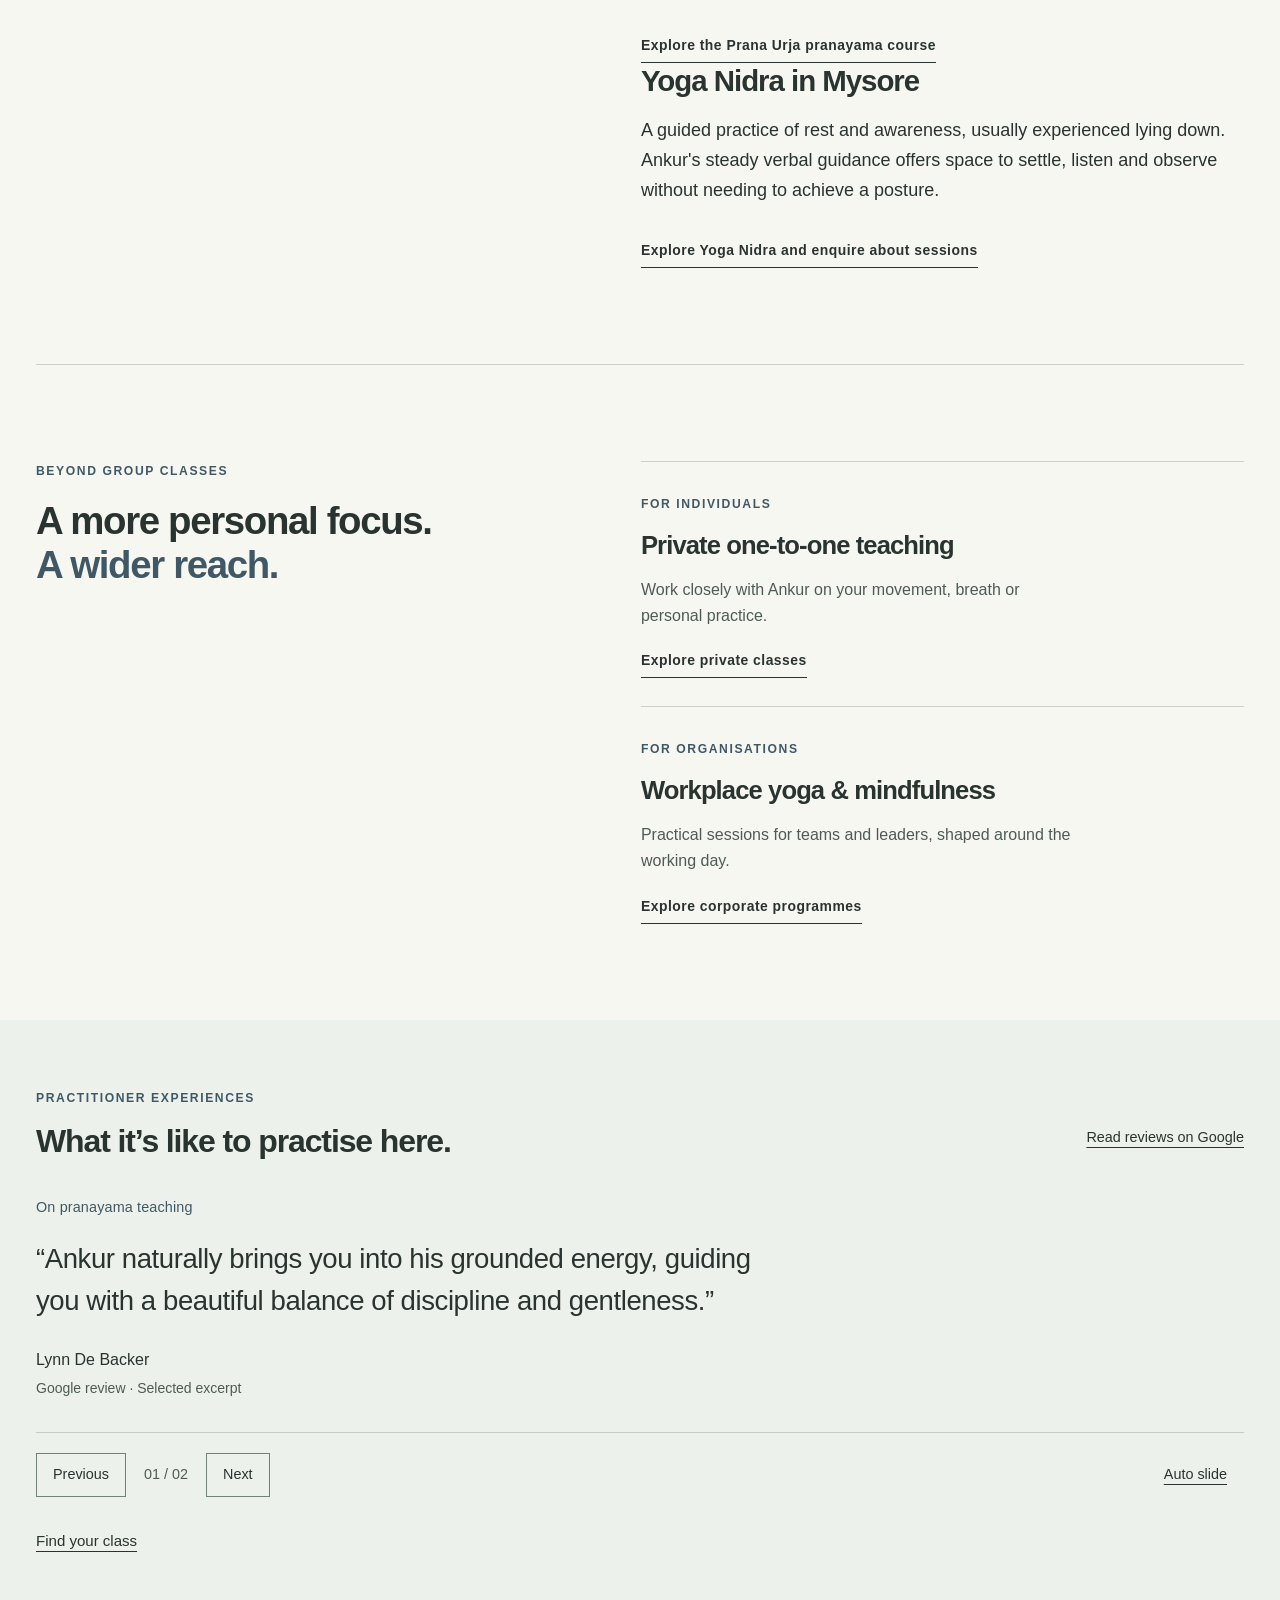
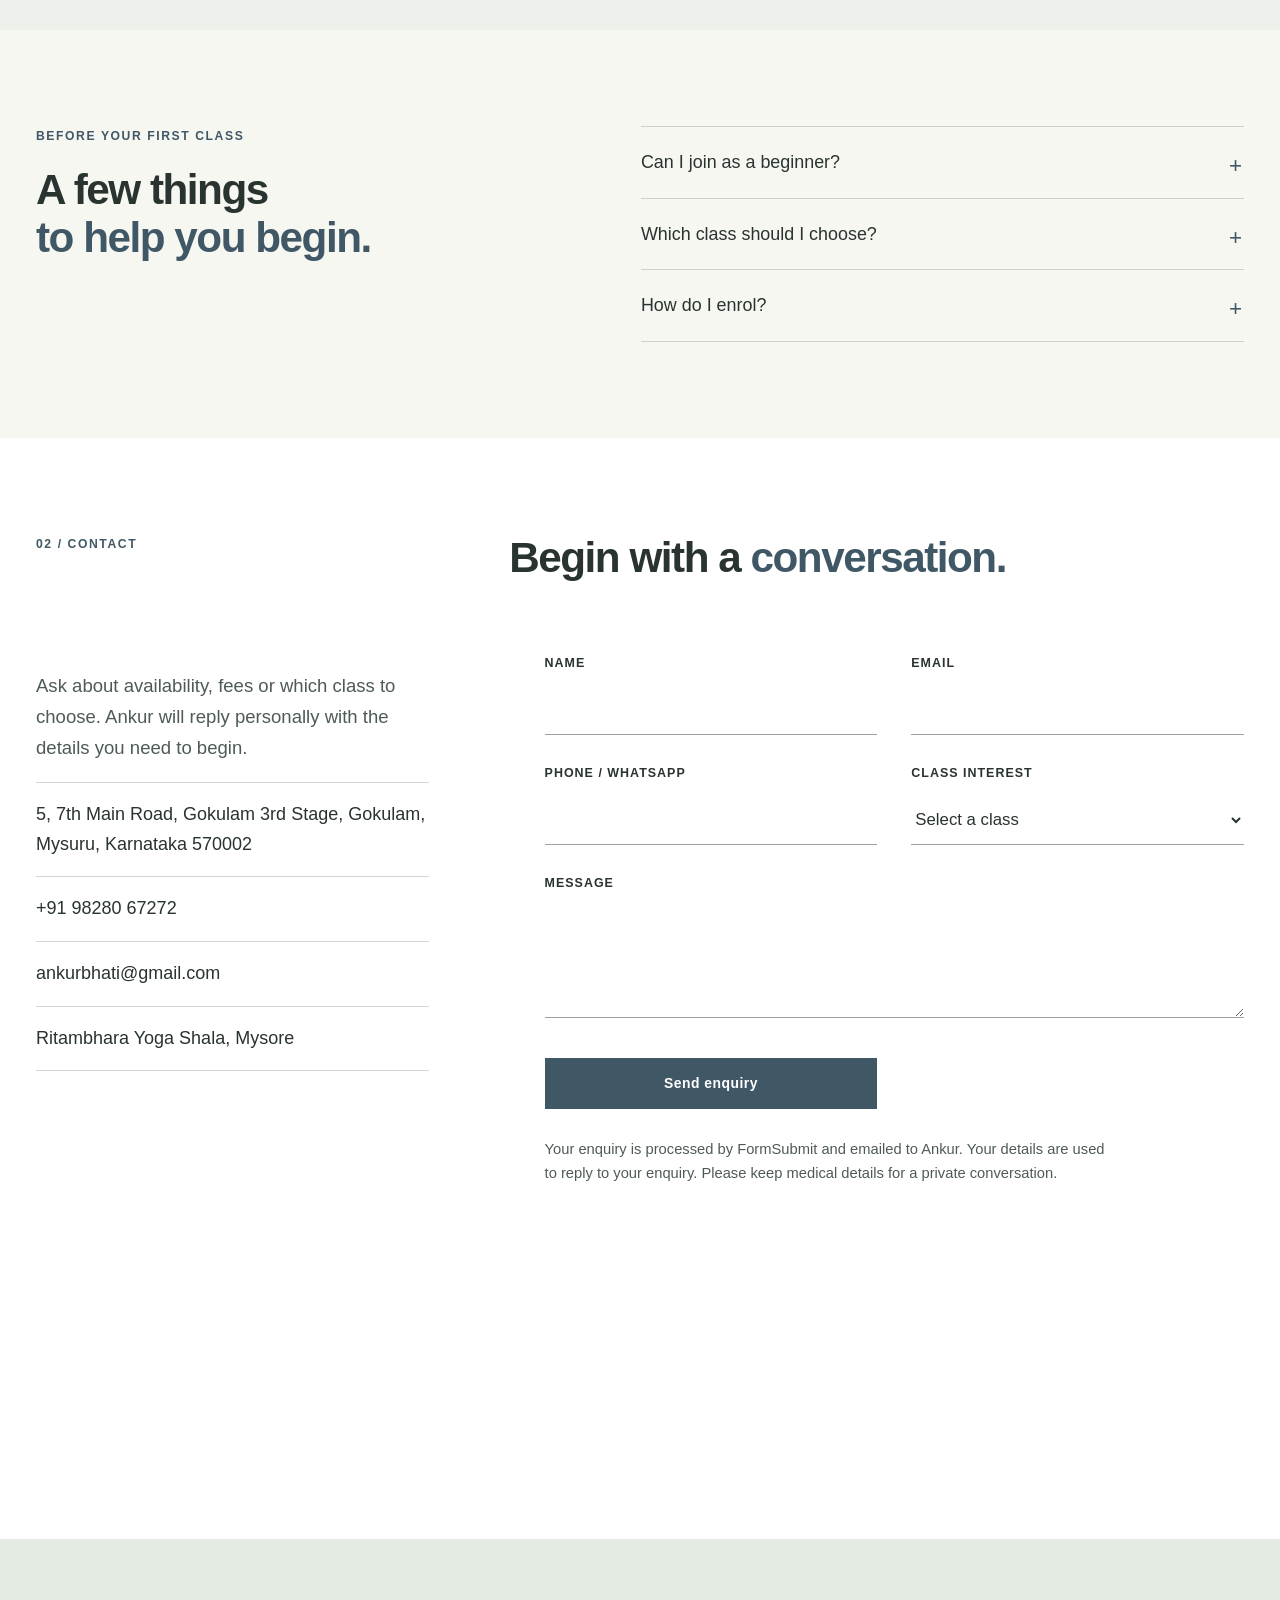
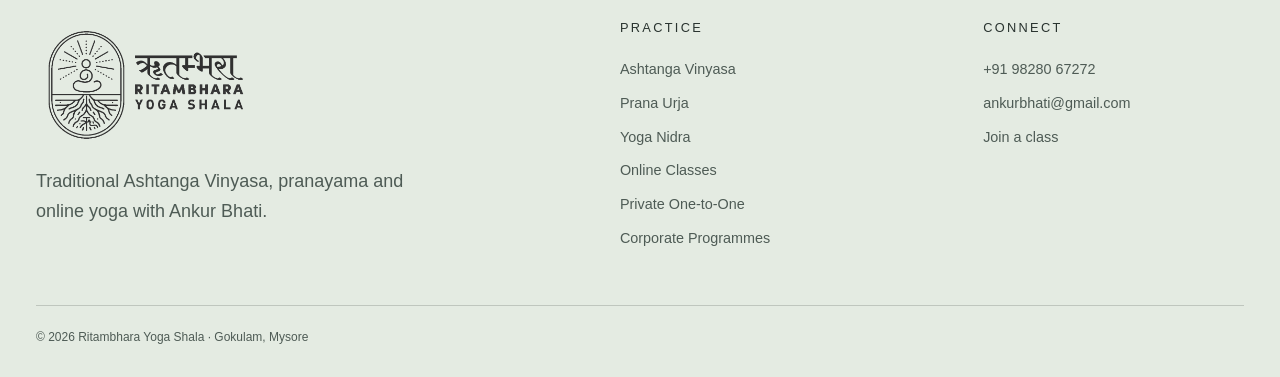
==== commit 58183d83: "Keep programme choices and enquiry summary consistent across browser form states" ====
--- a/index.html
+++ b/index.html
@@ -19,7 +19,7 @@
   <link rel="icon" href="assets/favicon.jpg" type="image/jpeg">
   <link rel="stylesheet" href="styles.css?v=20261120a">
   <link rel="stylesheet" href="refinements.css?v=20261120c">
-  <link rel="stylesheet" href="experience.css?v=20261120d">
+  <link rel="stylesheet" href="experience.css?v=20261120e">
   <script type="application/ld+json">{"@context":"https://schema.org","@type":"ExerciseGym","@id":"https://ritambharayogashala.com/#shala","name":"Ritambhara Yoga Shala","url":"https://ritambharayogashala.com/","image":"https://ritambharayogashala.com/assets/pranayam.jpg","telephone":"+91-98280-67272","email":"ankurbhati@gmail.com","address":{"@type":"PostalAddress","streetAddress":"5, 7th Main Road, Gokulam 3rd Stage, Gokulam","addressLocality":"Mysuru","addressRegion":"Karnataka","postalCode":"570002","addressCountry":"IN"},"founder":{"@type":"Person","name":"Ankur Bhati"},"description":"Pranayama, Yoga Nidra, Ashtanga and live online yoga with calm, attentive guidance."}</script>
   <meta name="google-site-verification" content="cLzneivBTeiucFEfgPChWMV047EoPg-v-BKqGI-ej7E" />
 </head>
@@ -84,7 +84,7 @@
       </div>
     </section>
 
-    
+
     <section class="offerings class-carousel" id="classes" aria-roledescription="carousel" aria-label="Explore our classes">
       <div class="section">
         <div class="offerings-heading">
@@ -118,7 +118,7 @@
     </section>
 
     <section class="section personal-work" aria-labelledby="personal-work-title"><div><p class="eyebrow">Beyond group classes</p><h2 id="personal-work-title">A more personal focus.<br><em>A wider reach.</em></h2></div><div class="personal-work-links"><a href="private-classes.html"><span class="mini-label">For individuals</span><h3>Private one-to-one teaching</h3><p>Work closely with Ankur on your movement, breath or personal practice.</p><span class="text-link">Explore private classes</span></a><a href="corporate-yoga.html"><span class="mini-label">For organisations</span><h3>Workplace yoga &amp; mindfulness</h3><p>Practical sessions for teams and leaders, shaped around the working day.</p><span class="text-link">Explore corporate programmes</span></a></div></section>
-    <!-- reviews:home:start --><section class="review-section" data-review-carousel aria-roledescription="carousel" aria-labelledby="home-reviews-title"><div class="section"><div class="review-panel-head"><div><p class="eyebrow">Practitioner experiences</p><h2 id="home-reviews-title">What it’s like to practise here.</h2></div><a href="https://www.google.com/maps/place/Ritambhara+Yoga+Shala+Mysore/data=!4m2!3m1!1s0x0:0xc29f479fd79b7db0" target="_blank" rel="noopener noreferrer">Read reviews on Google</a></div><div class="review-track" id="home-review-track" tabindex="0" aria-label="Practitioner reviews; swipe or use the previous and next controls" aria-live="off"><figure class="review-slide" role="group" aria-roledescription="slide" aria-label="1 of 2"><div><p class="review-context">On a calm, attentive teaching approach</p><blockquote><p>“Ankur naturally brings you into his grounded energy, guiding you with a beautiful balance of discipline and gentleness.”</p></blockquote></div><figcaption>Lynn De Backer<span>Google review · Selected excerpt</span></figcaption></figure><figure class="review-slide" role="group" aria-roledescription="slide" aria-label="2 of 2"><div><p class="review-context">On support in asana and pranayama</p><blockquote><p>“He is very grounded, open-minded and constantly looking for the best way to support his students.”</p></blockquote></div><figcaption>Bharath Ranganathan<span>Google review · Selected excerpt</span></figcaption></figure></div><div class="review-controls" hidden><button class="review-previous" type="button" aria-label="Previous testimonial" aria-controls="home-review-track">Previous</button><span class="review-position">01 / 02</span><button class="review-next" type="button" aria-label="Next testimonial" aria-controls="home-review-track">Next</button><button class="review-play" type="button" aria-controls="home-review-track" aria-pressed="false">Auto slide</button></div><a class="review-next-step" href="register.html">Find your class</a></div></section><!-- reviews:home:end -->
+    <!-- reviews:home:start --><section class="review-section" data-review-carousel aria-roledescription="carousel" aria-labelledby="home-reviews-title"><div class="section"><div class="review-panel-head"><div><p class="eyebrow">Practitioner experiences</p><h2 id="home-reviews-title">What it’s like to practise here.</h2></div><a href="https://www.google.com/maps/place/Ritambhara+Yoga+Shala+Mysore/data=!4m2!3m1!1s0x0:0xc29f479fd79b7db0" target="_blank" rel="noopener noreferrer">Read reviews on Google</a></div><div class="review-track" id="home-review-track" tabindex="0" aria-label="Practitioner reviews; swipe or use the previous and next controls" aria-live="off"><figure class="review-slide" role="group" aria-roledescription="slide" aria-label="1 of 2"><div><p class="review-context">On pranayama teaching</p><blockquote><p>“Ankur naturally brings you into his grounded energy, guiding you with a beautiful balance of discipline and gentleness.”</p></blockquote></div><figcaption>Lynn De Backer<span>Google review · Selected excerpt</span></figcaption></figure><figure class="review-slide" role="group" aria-roledescription="slide" aria-label="2 of 2"><div><p class="review-context">On support in asana and pranayama</p><blockquote><p>“He is very grounded, open-minded and constantly looking for the best way to support his students.”</p></blockquote></div><figcaption>Bharath Ranganathan<span>Google review · Selected excerpt</span></figcaption></figure></div><div class="review-controls" hidden><button class="review-previous" type="button" aria-label="Previous testimonial" aria-controls="home-review-track">Previous</button><span class="review-position">01 / 02</span><button class="review-next" type="button" aria-label="Next testimonial" aria-controls="home-review-track">Next</button><button class="review-play" type="button" aria-controls="home-review-track" aria-pressed="false">Auto slide</button></div><a class="review-next-step" href="register.html">Find your class</a></div></section><!-- reviews:home:end -->
     <section class="section first-visit" aria-labelledby="first-visit-title">
       <div><p class="eyebrow">Before your first class</p><h2 id="first-visit-title">A few things<br><em>to help you begin.</em></h2></div>
       <div class="first-visit-questions">
@@ -171,6 +171,6 @@
     <p class="copyright">© 2026 Ritambhara Yoga Shala · Gokulam, Mysore</p>
   </footer>
   <script src="site.js?v=20261120b"></script>
-  <script src="experience.js?v=20261120d"></script>
+  <script src="experience.js?v=20261120e"></script>
 </body>
 </html>
--- a/experience.css
+++ b/experience.css
@@ -27,6 +27,7 @@
 .finder-fields { display:grid; gap:24px; min-width:0; }
 .finder-fields label,.breath-settings label { display:block; font-size:.94rem; font-weight:500; line-height:1.5; margin-bottom:9px; }
 .finder-fields select,.breath-settings select { width:100%; min-height:48px; padding:12px 38px 12px 14px; border:1px solid #738277; border-radius:0; background-color:#f7f7f2; color:#29332f; font-size:1rem; }
+.finder-fields select,.breath-settings select { appearance:none; background-image:linear-gradient(45deg,transparent 50%,currentColor 50%),linear-gradient(135deg,currentColor 50%,transparent 50%); background-position:calc(100% - 20px) 50%,calc(100% - 15px) 50%; background-size:5px 5px; background-repeat:no-repeat; }
 .finder-pair { display:grid; grid-template-columns:1fr 1fr; gap:20px; }
 .finder-pair > div { min-width:0; }
 .finder-result { border-block:1px solid var(--line); padding:24px 0; }
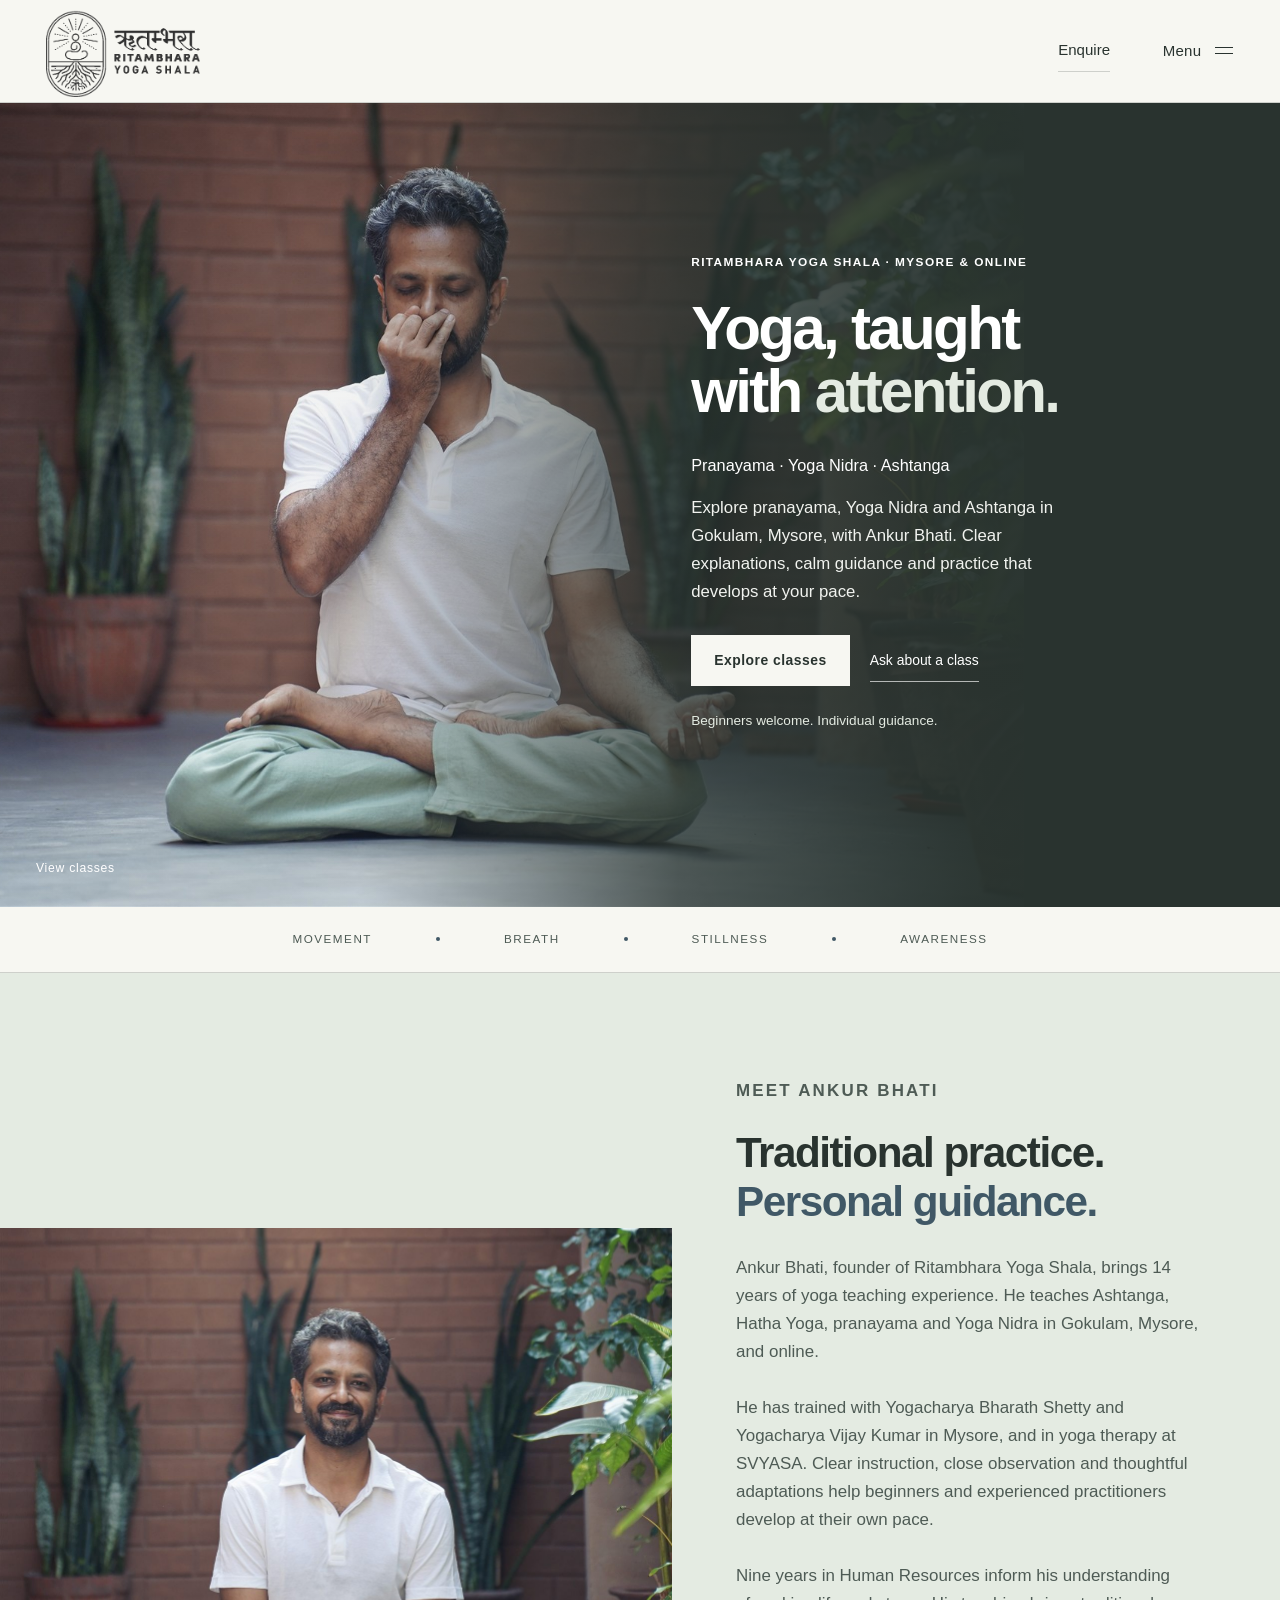
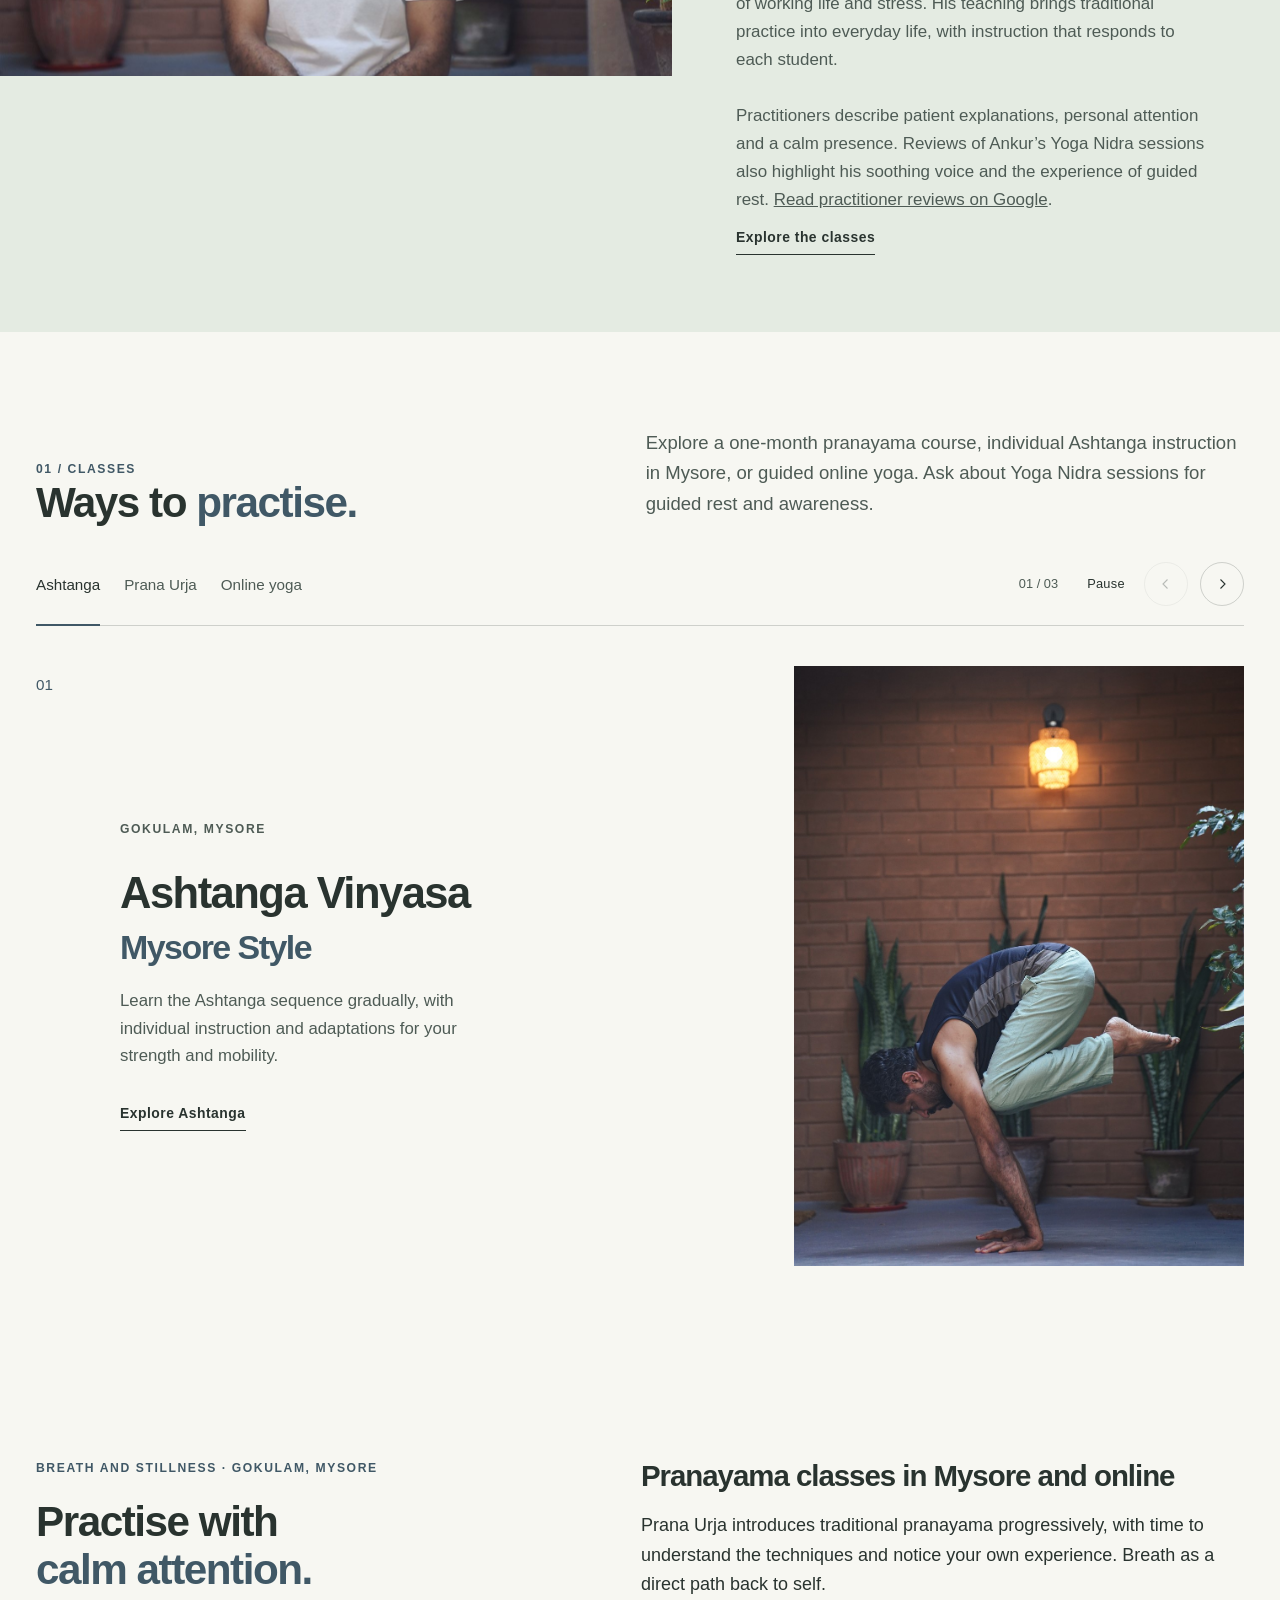
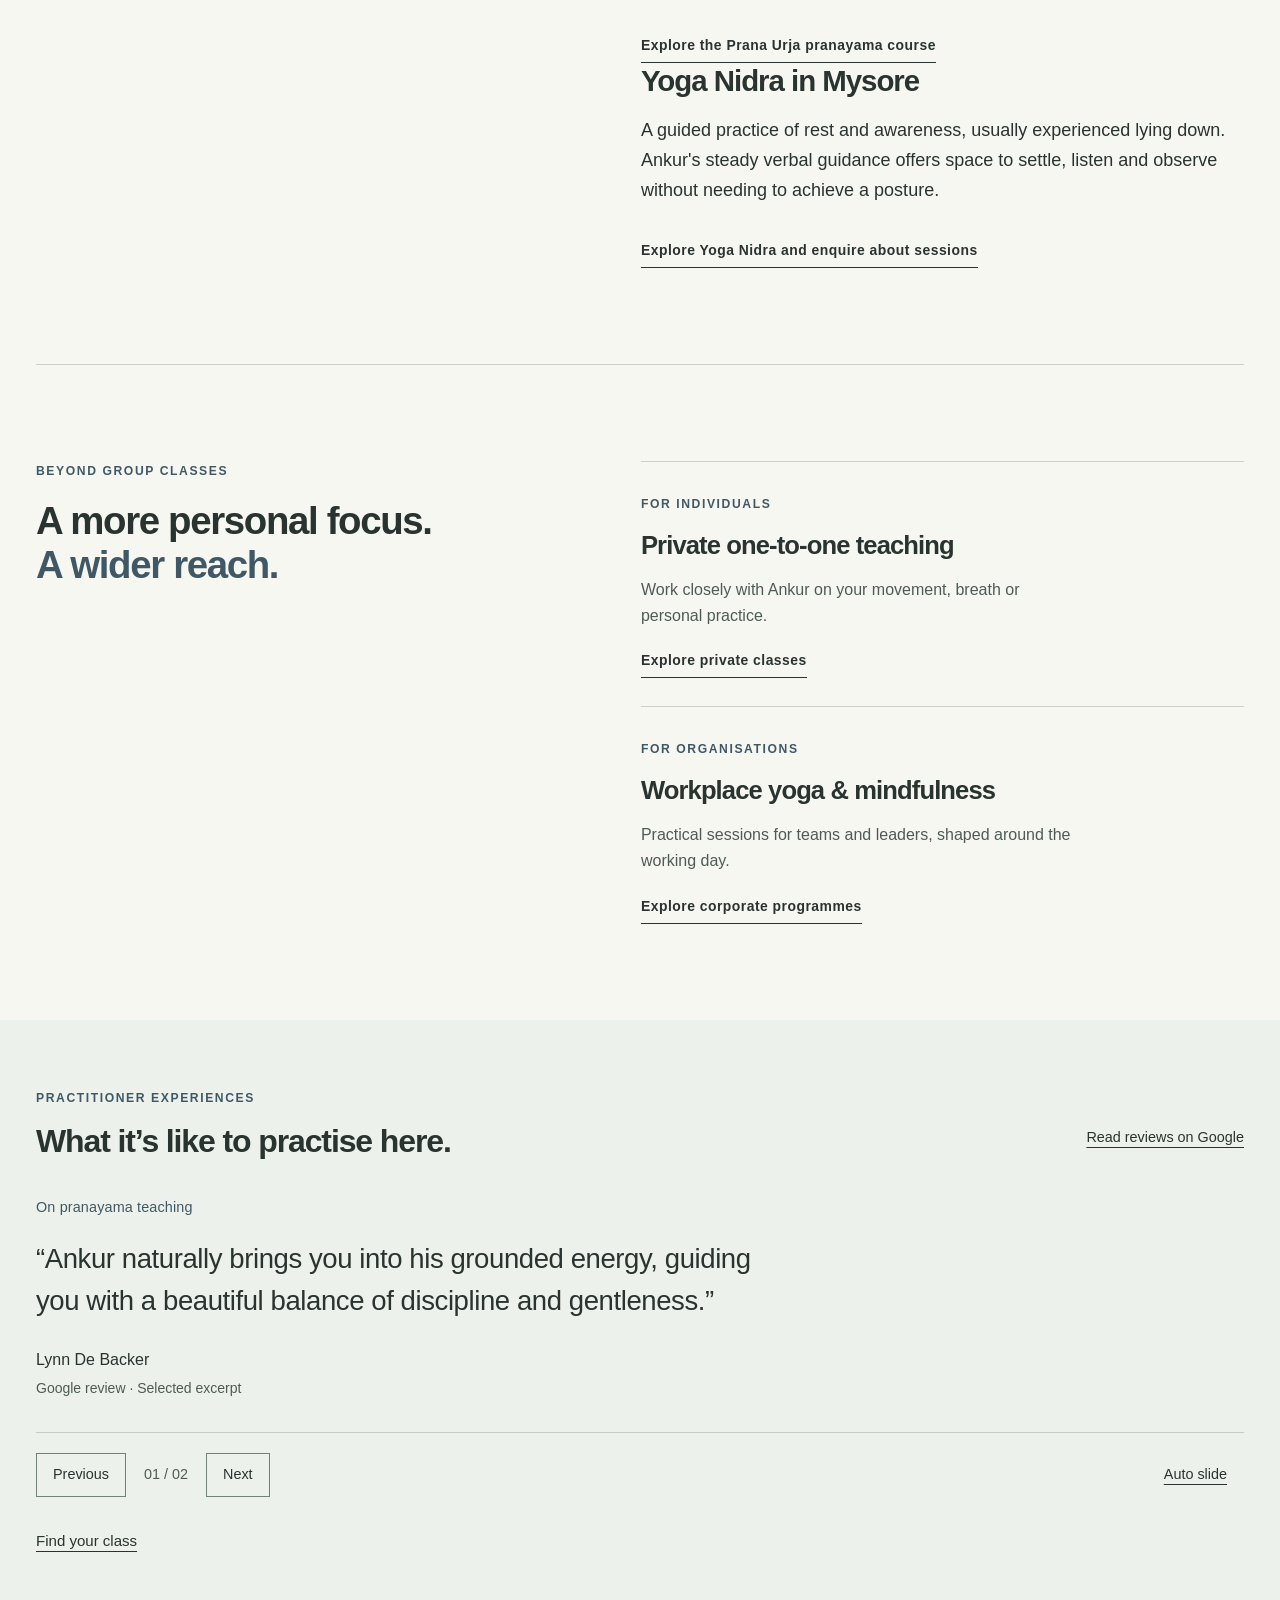
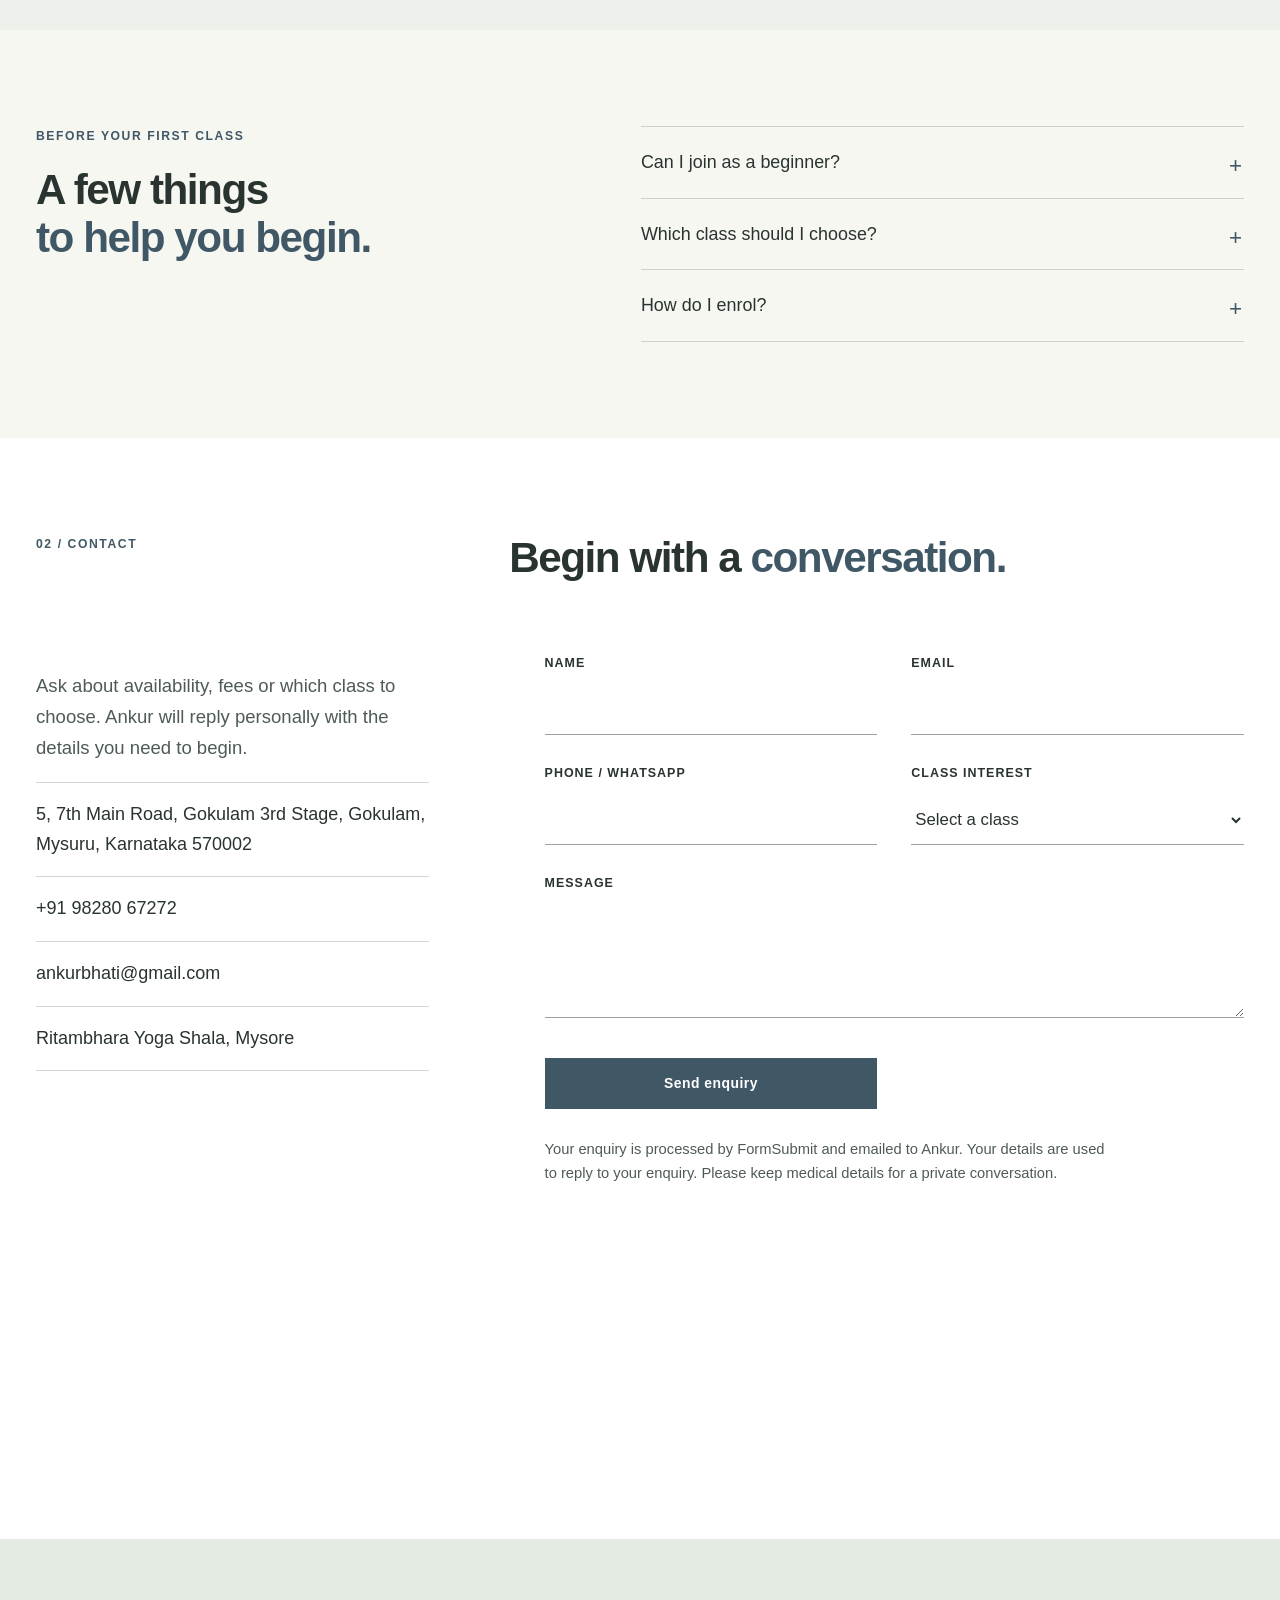
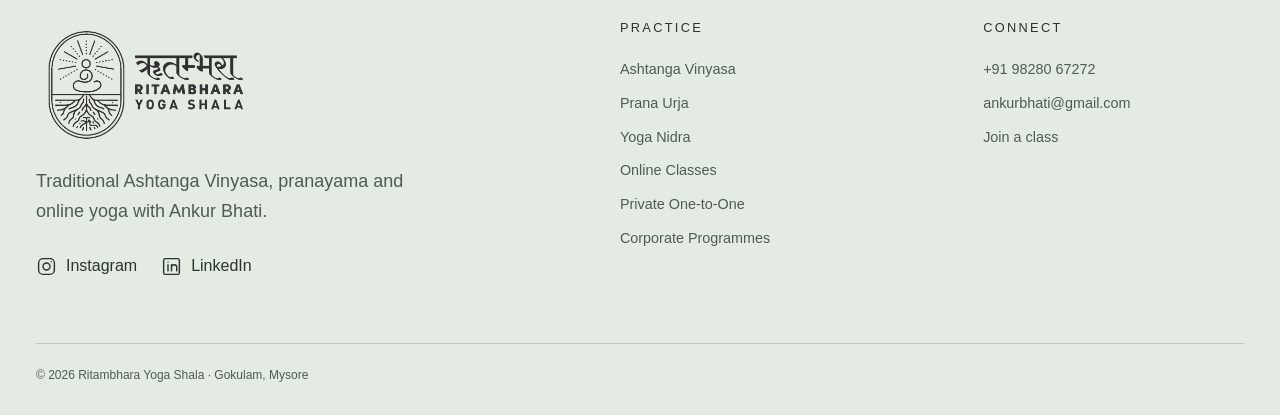
==== commit 2cbd50f9: "Add Instagram and LinkedIn profile icons to shared navigation and footers" ====
--- a/index.html
+++ b/index.html
@@ -22,6 +22,7 @@
   <link rel="stylesheet" href="experience.css?v=20261120e">
   <script type="application/ld+json">{"@context":"https://schema.org","@type":"ExerciseGym","@id":"https://ritambharayogashala.com/#shala","name":"Ritambhara Yoga Shala","url":"https://ritambharayogashala.com/","image":"https://ritambharayogashala.com/assets/pranayam.jpg","telephone":"+91-98280-67272","email":"ankurbhati@gmail.com","address":{"@type":"PostalAddress","streetAddress":"5, 7th Main Road, Gokulam 3rd Stage, Gokulam","addressLocality":"Mysuru","addressRegion":"Karnataka","postalCode":"570002","addressCountry":"IN"},"founder":{"@type":"Person","name":"Ankur Bhati"},"description":"Pranayama, Yoga Nidra, Ashtanga and live online yoga with calm, attentive guidance."}</script>
   <meta name="google-site-verification" content="cLzneivBTeiucFEfgPChWMV047EoPg-v-BKqGI-ej7E" />
+  <link rel="stylesheet" href="social.css?v=20261120a">
 </head>
 <body>
   <a class="skip-link" href="#main">Skip to content</a>
@@ -40,7 +41,7 @@
 <a href="private-classes.html">Private one-to-one</a>
 <a href="corporate-yoga.html">Corporate Wellness</a></div>
         <div class="nav-secondary"><a href="index.html#teacher-title">Meet Ankur</a><a href="index.html#contact">Contact &amp; location</a><a class="nav-register" href="register.html">Ask about a class</a></div>
-        <div class="nav-contact"><a href="tel:+919828067272">+91 98280 67272</a><span>Personal guidance. A considered practice.</span></div>
+        <div class="nav-contact"><a href="tel:+919828067272">+91 98280 67272</a><span>Personal guidance. A considered practice.</span><div class="social-links"><a href="https://www.instagram.com/ankurbhati/" target="_blank" rel="noopener noreferrer" aria-label="Ankur Bhati on Instagram (opens in a new tab)"><svg viewBox="0 0 24 24" aria-hidden="true" focusable="false" fill="none" stroke="currentColor" stroke-width="1.6" stroke-linecap="round" stroke-linejoin="round"><rect x="3" y="3" width="18" height="18" rx="5"></rect><circle cx="12" cy="12" r="4"></circle><circle cx="17.5" cy="6.5" r=".8" fill="currentColor" stroke="none"></circle></svg><span>Instagram</span></a><a href="https://www.linkedin.com/in/ankurbhati/" target="_blank" rel="noopener noreferrer" aria-label="Ankur Bhati on LinkedIn (opens in a new tab)"><svg viewBox="0 0 24 24" aria-hidden="true" focusable="false" fill="none" stroke="currentColor" stroke-width="1.6" stroke-linecap="round" stroke-linejoin="round"><rect x="3" y="3" width="18" height="18" rx="2"></rect><path d="M8 10v7M8 7v.01M12 17v-7m0 3a3 3 0 0 1 6 0v4"></path></svg><span>LinkedIn</span></a></div></div>
       </nav>
     </div>
   </header>
@@ -164,7 +165,7 @@
 
   <footer class="site-footer">
     <div class="footer-inner">
-      <div class="footer-intro"><img class="footer-brand" src="assets/logo-horizontal.png" alt="Ritambhara Yoga Shala"><p>Traditional Ashtanga Vinyasa, pranayama and online yoga with Ankur Bhati.</p></div>
+      <div class="footer-intro"><img class="footer-brand" src="assets/logo-horizontal.png" alt="Ritambhara Yoga Shala"><p>Traditional Ashtanga Vinyasa, pranayama and online yoga with Ankur Bhati.</p><div class="social-links"><a href="https://www.instagram.com/ankurbhati/" target="_blank" rel="noopener noreferrer" aria-label="Ankur Bhati on Instagram (opens in a new tab)"><svg viewBox="0 0 24 24" aria-hidden="true" focusable="false" fill="none" stroke="currentColor" stroke-width="1.6" stroke-linecap="round" stroke-linejoin="round"><rect x="3" y="3" width="18" height="18" rx="5"></rect><circle cx="12" cy="12" r="4"></circle><circle cx="17.5" cy="6.5" r=".8" fill="currentColor" stroke="none"></circle></svg><span>Instagram</span></a><a href="https://www.linkedin.com/in/ankurbhati/" target="_blank" rel="noopener noreferrer" aria-label="Ankur Bhati on LinkedIn (opens in a new tab)"><svg viewBox="0 0 24 24" aria-hidden="true" focusable="false" fill="none" stroke="currentColor" stroke-width="1.6" stroke-linecap="round" stroke-linejoin="round"><rect x="3" y="3" width="18" height="18" rx="2"></rect><path d="M8 10v7M8 7v.01M12 17v-7m0 3a3 3 0 0 1 6 0v4"></path></svg><span>LinkedIn</span></a></div></div>
       <div class="footer-links"><strong>Practice</strong><a href="ashtanga-vinyasa.html">Ashtanga Vinyasa</a><a href="prana-urja.html">Prana Urja</a><a href="yoga-nidra.html">Yoga Nidra</a><a href="online-classes.html">Online Classes</a><a href="private-classes.html">Private One-to-One</a><a href="corporate-yoga.html">Corporate Programmes</a></div>
       <div class="footer-links"><strong>Connect</strong><a href="tel:+919828067272">+91 98280 67272</a><a href="mailto:ankurbhati@gmail.com">ankurbhati@gmail.com</a><a href="register.html">Join a class</a></div>
     </div>
--- a/social.css
+++ b/social.css
@@ -0,0 +1,10 @@
+/* Quiet social links, with visible labels and accessible touch targets. */
+.social-links { display:flex; flex-wrap:wrap; align-items:center; gap:8px 24px; margin:16px 0 0; }
+.social-links svg { display:block; width:21px; height:21px; flex:0 0 21px; }
+.site-footer .social-links a { display:inline-flex; align-items:center; gap:9px; min-height:44px; width:fit-content; color:var(--ink); font-size:1rem; font-weight:400; line-height:1.4; letter-spacing:0; text-decoration:none; padding:6px 0; }
+.site-footer .social-links a:hover { color:var(--saffron); text-decoration:underline; text-underline-offset:5px; }
+.site-header .site-nav .social-links { margin-top:10px; gap:8px 24px; }
+.site-header .site-nav .social-links a { display:inline-flex; align-items:center; gap:9px; min-height:44px; padding:6px 0; color:#f7f7f2; font-size:.94rem; font-weight:400; line-height:1.4; letter-spacing:0; }
+.site-header .site-nav .social-links a span { display:inline; margin:0; color:inherit; font-size:inherit; }
+.site-header .site-nav .social-links a:hover { color:#d2dfd4; }
+.site-header .site-nav .social-links a:focus-visible { outline-color:#e4ebe2; outline-offset:4px; }
